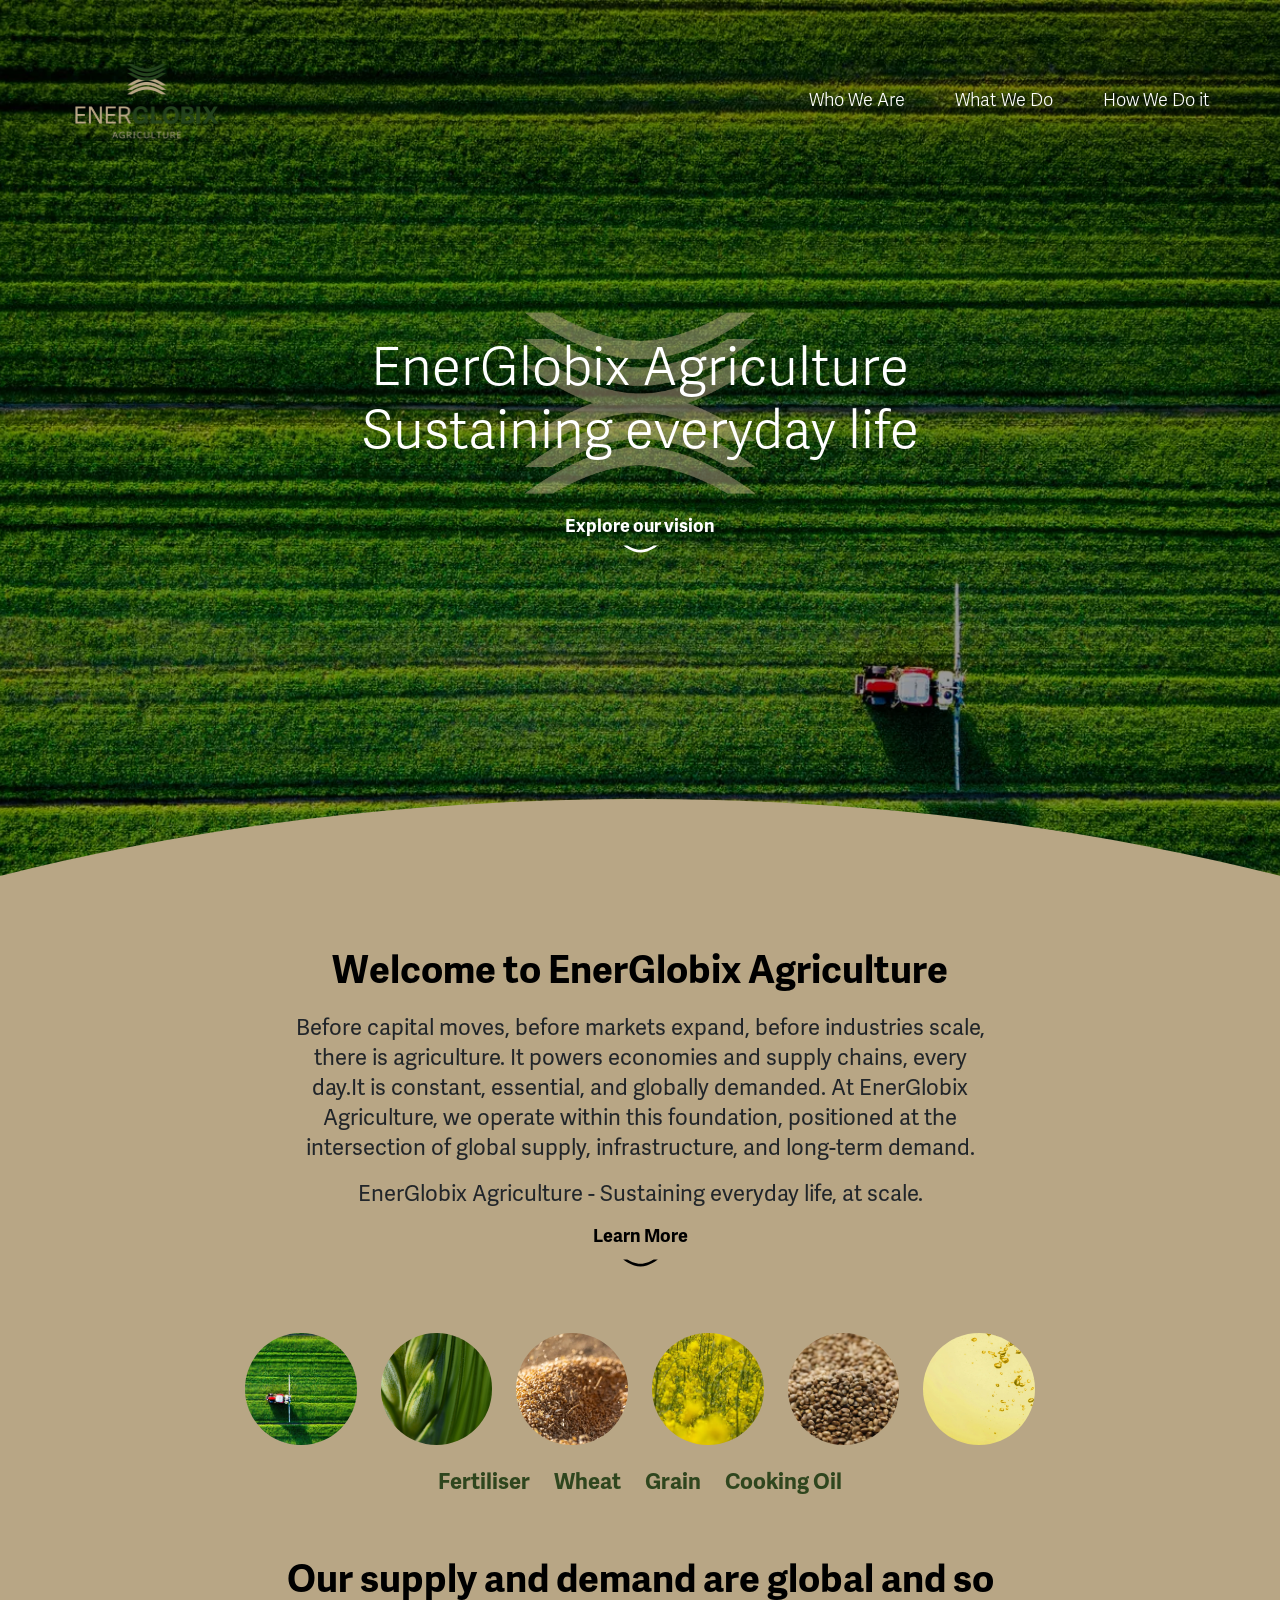
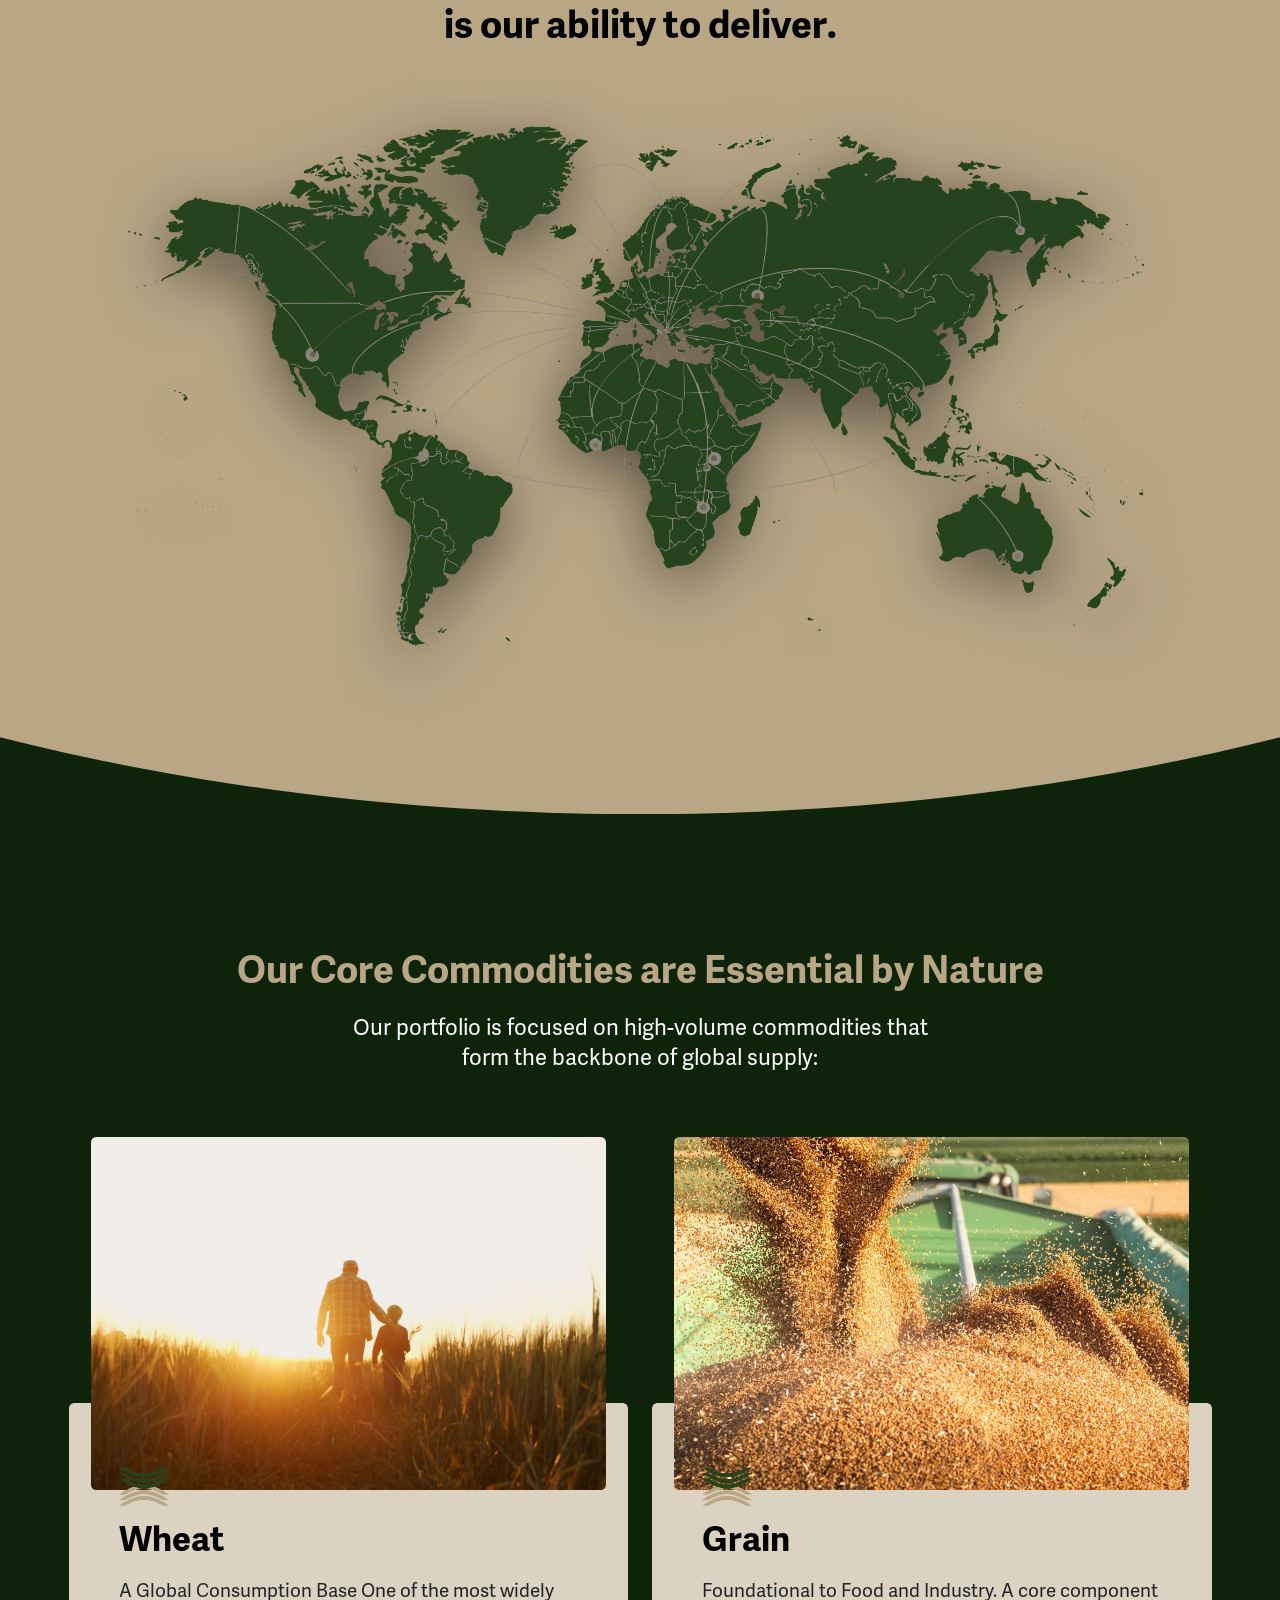
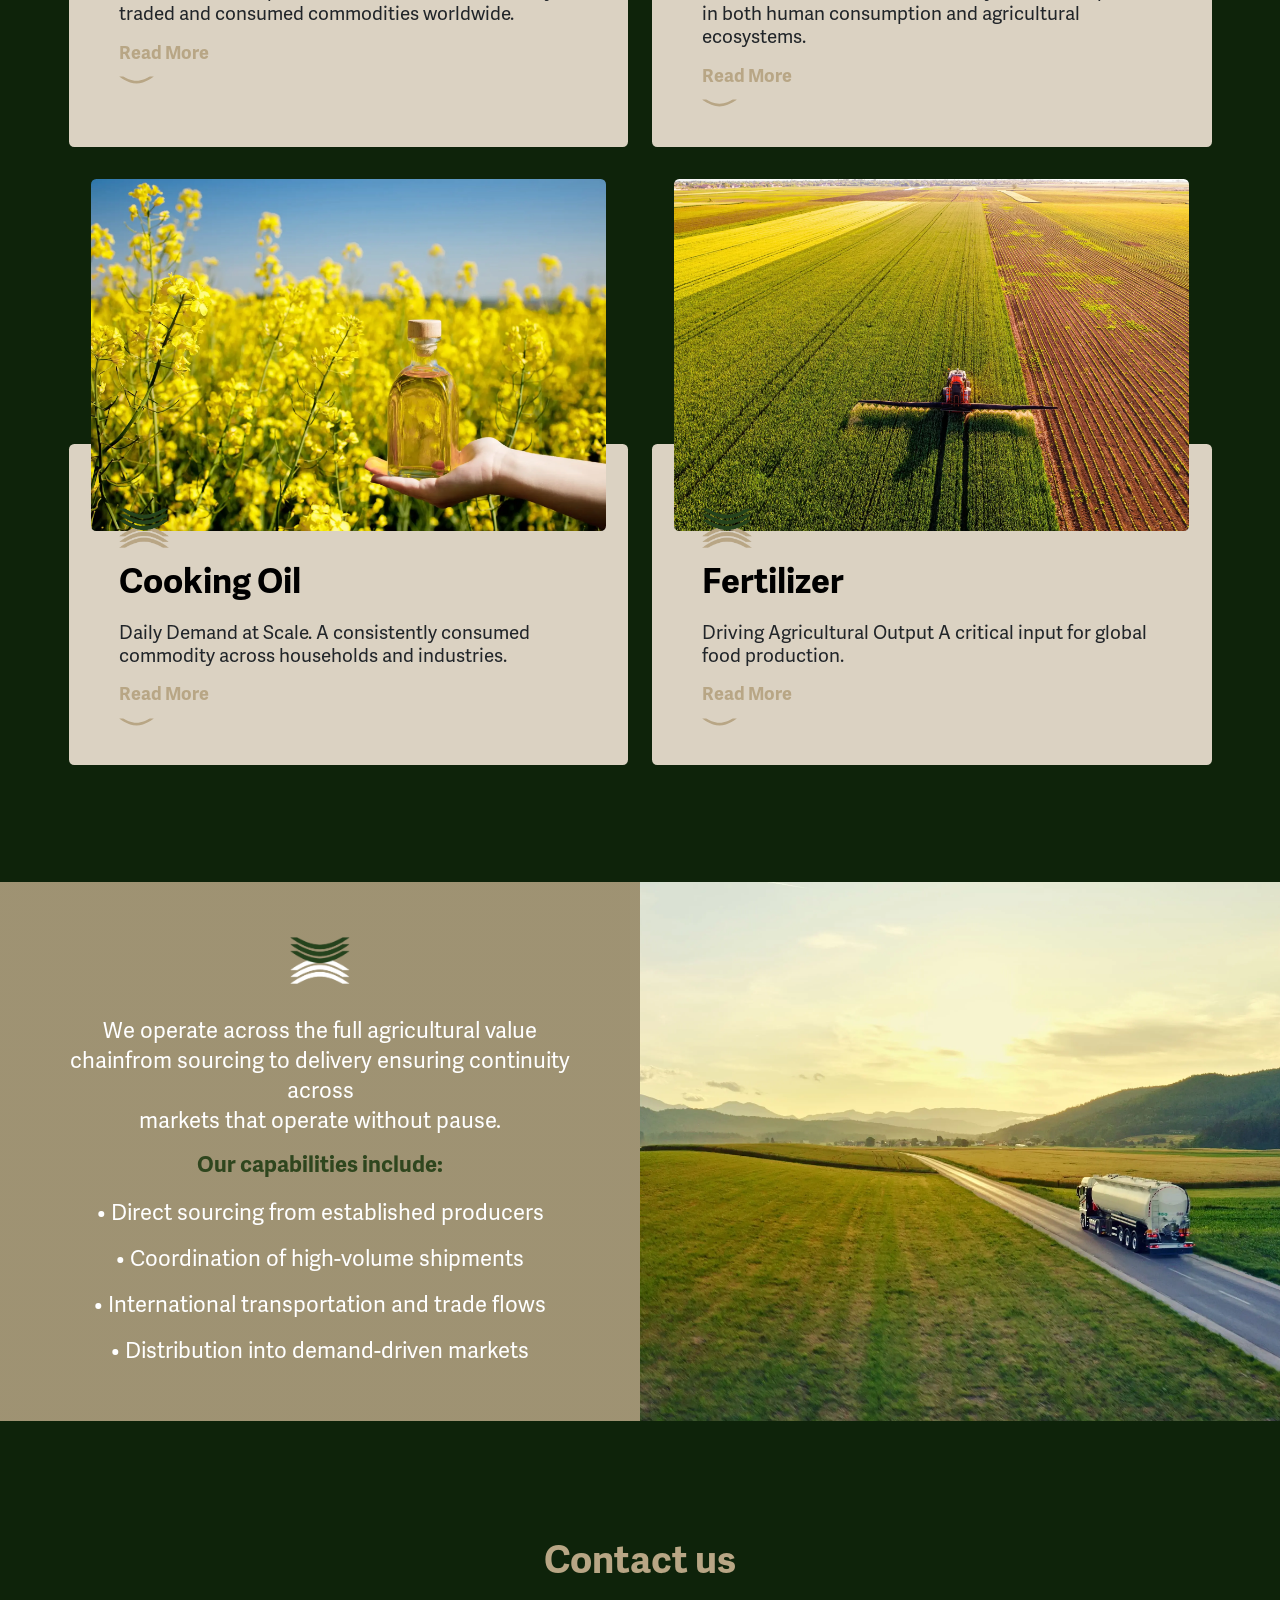
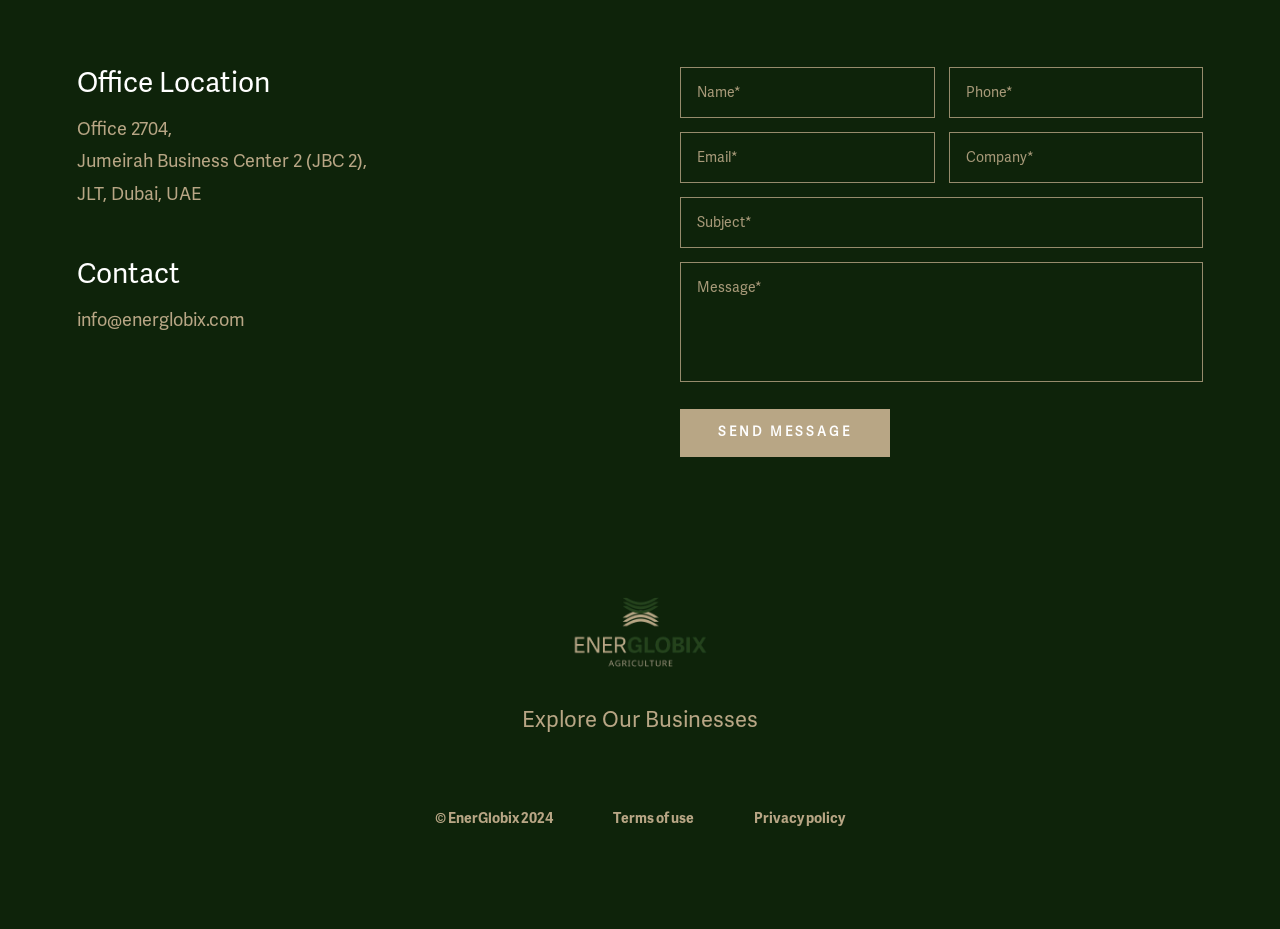
==== index.html @ ef3e8cbc "before adding the svg optimization" ====
<!DOCTYPE html>
<html lang="en">
  <head>
    <meta charset="UTF-8" />
    <meta name="viewport" content="width=device-width, initial-scale=1.0" />
    <title>EnerGlobix :: Home</title>

    <!-- Bootstrap -->
    <link
      href="https://cdn.jsdelivr.net/npm/bootstrap@5.3.3/dist/css/bootstrap.min.css"
      rel="stylesheet"
      integrity="sha384-QWTKZyjpPEjISv5WaRU9OFeRpok6YctnYmDr5pNlyT2bRjXh0JMhjY6hW+ALEwIH"
      crossorigin="anonymous"
    />

    <!-- Fontawesome -->
    <link
      rel="stylesheet"
      href="https://cdnjs.cloudflare.com/ajax/libs/font-awesome/6.0.0-beta3/css/all.min.css"
    />

    <!-- CSS -->
    <link rel="stylesheet" href="style/local.css" />
  </head>

  <body>
    <!-- Loader -->
    <div id="loader" style="height: 100vh;">
      <div class="d-flex justify-content-center align-items-center h-100">
        <div class="spinner-border" role="status">
          <span class="sr-only"></span>
        </div>
      </div>
    </div>

    <div id="main-content" style="display: none;">
      <div class="navbar-container">
        <div class="energlobix__navbar">
          <a href="index.html">
            <img src="assets/Links/logo.png" alt="" class="logo" />
          </a>
          <button
            class="nav-toggle"
            onclick="toggleMobileMenu()"
            aria-label="Toggle navigation"
          >
            &#9776;
          </button>

          <div class="navlinks">
            <ul>
              <a href="who-we-are.html"><li>Who We Are</li></a>
              <a href="what-we-do.html"><li>What We Do</li></a>
              <a href="how-we-do-it.html"><li>How We Do it</li></a>
            </ul>
          </div>

          <div class="navlinks-mobile">
            <ul>
              <li>
                <a href="who-we-are.html" style="text-decoration: none;">
                  <div class="link-header text-white">
                    Who We Are
                  </div>
                </a>
              </li>
              <li>
                <a href="what-we-do.html" style="text-decoration: none;">
                  <div class="link-header text-white">
                    What We Do
                  </div>
                </a>
              </li>
              <li>
                <a href="how-we-do-it.html" style="text-decoration: none;">
                  <div class="link-header text-white">
                    How We Do it
                  </div>
                </a>
              </li>
            </ul>
          </div>
        </div>
      </div>

      <div class="hero-slider-section">
        <div
          class="slide active"
          style="
            background-image: url('assets/Links/compressed-img/agri-hero.webp');
            background-size: cover;
            background-repeat: no-repeat;
            background-position: bottom;
          "
        >
          <div
            style="
              position: absolute;
              top: 0;
              left: 0;
              width: 100%;
              height: 100%;
              background-color: rgba(0, 0, 0, 0.4);
              z-index: 1;
            "
          ></div>
          <div
            class="hero-content-wrapper"
            style="position: relative; z-index: 2;"
          >
            <div class="hero-mid-section">
              <img
                class="single-logo-transparent"
                src="assets/Links/single-logo-transparent.png"
                alt=""
              />
              <div class="hero-mid-section-content">
                <div class="hero-title font-adelle-sans-light">
                  EnerGlobix Agriculture
                </div>
                <div class="hero-title font-adelle-sans-light">
                  Sustaining everyday life
                </div>
              </div>
            </div>

            <div class="hero-lower-section">
              <div class="">
                <a class="energlobix__links" href="#about-us">
                  <div class="energlobix__links">Explore our vision</div>
                  <img src="assets/Links/arrow.svg" alt="" />
                </a>
              </div>
            </div>
          </div>
        </div>
      </div>

      <!-- About Section -->
      <div class="about-section" style="background-position: top;">
        <div id="about-us" class="oval-container">
          <div
            class="energlobix__title font-adelle-sans-bold text-center text-black"
          >
            Welcome to EnerGlobix Agriculture
          </div>

          <div
            class="container energlobix__text font-adelle-sans-regular mt-3 text-center text-[--black-color]"
          >
            Before capital moves, before markets expand, before industries
            scale,

            <br class="hide-on-mobile" />
            there is agriculture. It powers economies and supply chains, every

            <br class="hide-on-mobile" />
            day.It is constant, essential, and globally demanded. At EnerGlobix
            <br class="hide-on-mobile" />
            Agriculture, we operate within this foundation, positioned at the
            <br class="hide-on-mobile" />
            intersection of global supply, infrastructure, and long-term demand.
          </div>

          <div
            class="container energlobix__text font-adelle-sans-regular mt-3 text-center text-[--black-color]"
          >
            EnerGlobix Agriculture - Sustaining everyday life, at scale.
          </div>

          <div class="mt-3">
            <a
              class="energlobix__links font-adelle-sans-bold text-black"
              href="whoweare.html"
              >Learn More</a
            >
          </div>

          <a href="whoweare.html"
            ><img class="mt-1" src="assets/Links/arrow-black.svg" alt=""
          /></a>

          <div class="container mt-5" style="margin-top: 3.8rem !important;">
            <div
              class="d-flex justify-content-center align-items-center flex-wrap gap-2 gap-md-3 gap-lg-4"
            >
              <div class="circle-placeholder circle-1"></div>
              <div class="circle-placeholder circle-2"></div>
              <div class="circle-placeholder circle-3"></div>
              <div class="circle-placeholder circle-4"></div>
              <div class="circle-placeholder circle-5"></div>
              <div class="circle-placeholder circle-6"></div>
            </div>

            <div
              class="container energlobix__text font-adelle-sans-bold text-center text-light-green d-flex justify-content-center flex-wrap gap-3 gap-md-4 mt-4"
            >
              <span>Fertiliser</span>
              <span>Wheat</span>
              <span>Grain</span>
              <span>Cooking Oil</span>
            </div>

            <div
              class="energlobix__title font-adelle-sans-bold text-center text-black my-5"
              style="margin-top: 3.8rem !important; margin-bottom: 3.8rem !important;"
            >
              Our supply and demand are global and so
              <br class="hide-on-mobile" />
              is our ability to deliver.
            </div>

            <div class="map-container-align mx-auto" style="max-width: 1150px !important; width: 92% !important;">
              <img  
                class="w-100 img-fluid"
                src="assets/Links/compressed-img/Agriculture Map.png"
                alt=""
                style="filter: drop-shadow(0px 15px 30px rgba(0, 0, 0, 0.5));"
              />
            </div>
          </div>
        </div>
      </div>

      <!-- How we do it Section -->
      <div class="green-section">
        <div id="commodities" class="commodities-section">
          <div
            class="energlobix__title font-adelle-sans-bold text-center text-gold"
          >
            Our Core Commodities are Essential by Nature
          </div>

          <div
            class="container energlobix__text font-adelle-sans-regular mt-3 text-center text-white"
          >
            Our portfolio is focused on high-volume commodities that
            <br class="hide-on-mobile" />
            form the backbone of global supply:
          </div>

          <div class="row mt-5">
            <div
              id="Purpose-and-Values"
              class="col-lg-6 col-md-6 col-sm-12 mt-3"
            >
              <div class="about-us-card">
                <div class="card-image-container text-center">
                  <img
                    class="card-image-2"
                    src="assets/Links/compressed-img/agri-card-1.webp"
                    alt=""
                  />
                </div>
                <div class="card-content-2 bg-card-gold">
                  <div class="w-100 inner-pad">
                    <div class="divider-logo-container">
                    <img
                      class="divider-logo"
                      src="assets/Links/logo-mini-agri.png"
                      alt=""
                    />
                  </div>
                  <div
                    class="energlobix__card-title font-adelle-sans-bold text-black mt-3"
                  >
                    Wheat
                  </div>
                  <div
                    class="energlobix__card-text font-adelle-sans-regular text-[--black-color] mt-3"
                  >
                    A Global Consumption Base One of the most widely traded and
                    consumed commodities worldwide.
                  </div>
                  <div class="mt-3">
                    <a
                      class="energlobix__links font-adelle-sans-bold text-gold"
                      href="whatwedo.html#TC1-Aviation-Fuel"
                      >Read More</a
                    >
                  </div>
                  <img
                    src="assets/Links/arrow-gold.svg"
                    class="read-more-arrow2 mt-1"
                  />
                  </div>
                </div>
              </div>
            </div>

            <div
              id="Vision-and-Mission"
              class="col-lg-6 col-md-6 col-sm-12 mt-3"
            >
              <div class="about-us-card">
                <div class="card-image-container text-center">
                  <img
                    class="card-image-2"
                    src="assets/Links/compressed-img/agri-card-2.webp"
                    alt=""
                  />
                </div>
                <div class="card-content-2 bg-card-gold">
                  <div class="w-100 inner-pad">
                    <div class="divider-logo-container">
                      <img
                        class="divider-logo"
                        src="assets/Links/logo-mini-agri.png"
                        alt=""
                      />
                    </div>
                    <div
                      class="energlobix__card-title font-adelle-sans-bold text-black mt-3"
                    >
                      Grain
                    </div>
                    <div
                      class="energlobix__card-text font-adelle-sans-regular text-[--black-color] mt-3"
                    >
                      Foundational to Food and Industry. A core component in both
                      human consumption and agricultural ecosystems.
                    </div>
                    <div class="mt-3">
                      <a
                        class="energlobix__links font-adelle-sans-bold text-gold"
                        href="whatwedo.html#TC1-Aviation-Fuel"
                        >Read More</a
                      >
                    </div>
                    <img
                      src="assets/Links/arrow-gold.svg"
                      class="read-more-arrow2 mt-1"
                    />
                  </div>
                </div>
              </div>
            </div>
          </div>

          <div class="row mt-3">
            <div
              id="Purpose-and-Values"
              class="col-lg-6 col-md-6 col-sm-12 mt-3"
            >
              <div class="about-us-card">
                <div class="card-image-container text-center">
                  <img
                    class="card-image-2"
                    src="assets/Links/compressed-img/agri-card-3.webp"
                    alt=""
                  />
                </div>
                <div class="card-content-2 bg-card-gold">
                  <div class="w-100 inner-pad">
                    <div class="divider-logo-container">
                      <img
                        class="divider-logo"
                        src="assets/Links/logo-mini-agri.png"
                        alt=""
                      />
                    </div>
                    <div
                      class="energlobix__card-title font-adelle-sans-bold text-black mt-3"
                    >
                      Cooking Oil
                    </div>
                    <div
                      class="energlobix__card-text font-adelle-sans-regular text-[--black-color] mt-3"
                    >
                      Daily Demand at Scale. A consistently consumed commodity
                      across households and industries.
                    </div>
                    <div class="mt-3">
                      <a
                        class="energlobix__links font-adelle-sans-bold text-gold"
                        href="whatwedo.html#TC1-Aviation-Fuel"
                        >Read More</a
                      >
                    </div>
                    <img
                      src="assets/Links/arrow-gold.svg"
                      class="read-more-arrow2 mt-1"
                    />
                  </div>
                </div>
              </div>
            </div>

            <div
              id="Vision-and-Mission"
              class="col-lg-6 col-md-6 col-sm-12 mt-3"
            >
              <div class="about-us-card">
                <div class="card-image-container text-center">
                  <img
                    class="card-image-2"
                    src="assets/Links/compressed-img/agri-card-4.webp"
                    alt=""
                  />
                </div>
                <div class="card-content-2 bg-card-gold">
                  <div class="w-100 inner-pad">
                    <div class="divider-logo-container">
                      <img
                        class="divider-logo"
                        src="assets/Links/logo-mini-agri.png"
                        alt=""
                      />
                    </div>
                    <div
                      class="energlobix__card-title font-adelle-sans-bold text-black mt-3"
                    >
                      Fertilizer
                    </div>
                    <div
                      class="energlobix__card-text font-adelle-sans-regular text-[--black-color] mt-3"
                    >
                      Driving Agricultural Output A critical input for global food
                      production.
                    </div>
                    <div class="mt-3">
                      <a
                        class="energlobix__links font-adelle-sans-bold text-gold"
                        href="whatwedo.html#TC1-Aviation-Fuel"
                        >Read More</a
                      >
                    </div>
                    <img
                      src="assets/Links/arrow-gold.svg"
                      class="read-more-arrow2 mt-1"
                    />
                  </div>
                </div>
              </div>
            </div>
          </div>
        </div>

        <div class="row mt-5">
          <!-- Row 1 -->

          <div
            id="Employees"
            class="col-lg-6 col-sm-12 insights-box"
            style="
              background: linear-gradient(
                  rgba(184, 166, 133, 0.85),
                  rgba(184, 166, 133, 0.85)
                ),
                url('assets/Links/compressed-img/split-right-cropped.png');
              background-size: cover;
              background-position: top;
              background-repeat: no-repeat;
            "
          >
            <div class="text-center mb-3">
              <img
                src="assets/Links/logo-mini-agri2.png"
                alt=""
                class="default-logo-size"
              />
            </div>

            <div
              class="energlobix__text font-adelle-sans-regular text-white text-center mt-3"
            >
              We operate across the full agricultural value
              <br class="hide-on-mobile" />
              chainfrom sourcing to delivery ensuring continuity across
              <br class="hide-on-mobile" />
              markets that operate without pause.
            </div>

            <div
              class="energlobix__text font-adelle-sans-bold text-light-green text-center mt-3"
            >
              Our capabilities include:
            </div>
            <ul
              class="energlobix__text font-adelle-sans-regular text-white mt-3 list-unstyled"
              style="
                text-align: center;
                padding-left: 0;
                list-style: none !important;
                margin-bottom: 0 !important;
              "
            >
              <li class="mb-3">• Direct sourcing from established producers</li>
              <li class="mb-3">• Coordination of high-volume shipments</li>
              <li class="mb-3">
                • International transportation and trade flows
              </li>

              <li>
                • Distribution into demand-driven markets
              </li>
            </ul>
          </div>

          <div
            class="col-lg-6 col-sm-12 insights-box d-none d-lg-block d-xl-block"
            style="
              background-image: url('assets/Links/compressed-img/agri-right-img\ 1.png');
              background-size: cover;
            "
          ></div>

          <div
            class="col-lg-6 col-sm-12 insights-box d-block d-lg-none"
            style="
              background-image: url('assets/Links/compressed-img/agri-right-img\ 1.png');
              background-size: cover;
            "
          ></div>
        </div>
      </div>

      <section
        id="section-contact"
        class="bg-dark-green"
        style="padding-top: 120px; padding-bottom: 100px; min-height: 100vh;"
      >
        <div class="container contact-container">
          <!-- Heading -->
          <h1
            class="energlobix__title font-adelle-sans-bold text-center text-gold"
            style="font-weight: bold;"
          >
            Contact us
          </h1>

          <!-- Main Row -->
          <div class="contact-layout">
            <!-- LEFT -->
            <div class="contact-info">
              <div class="mb-5">
                <h2 class="contact-side-title">
                  Office Location
                </h2>

                <p class="contact-side-text">
                  Office 2704,<br />
                  Jumeirah Business Center 2 (JBC 2),<br />
                  JLT, Dubai, UAE
                </p>
              </div>

              <div>
                <h2 class="contact-side-title">
                  Contact
                </h2>

                <p class="contact-side-text">
                  info@energlobix.com
                </p>
              </div>
            </div>

            <!-- RIGHT -->
            <div class="contact-form-wrapper">
              <div class="form-grid">
                <input type="text" placeholder="Name*" class="custom-input" />

                <input type="text" placeholder="Phone*" class="custom-input" />

                <input type="email" placeholder="Email*" class="custom-input" />

                <input
                  type="text"
                  placeholder="Company*"
                  class="custom-input"
                />
              </div>

              <input
                type="text"
                placeholder="Subject*"
                class="custom-input subject-input"
              />

              <textarea
                placeholder="Message*"
                class="custom-input custom-textarea"
              ></textarea>

              <button type="submit" class="contact-btn">
                SEND MESSAGE
              </button>
            </div>
          </div>

          <!-- Footer -->
          <div class="contact-footer">
            <img src="./assets/Links/logo.png" class="footer-logo" alt="" />

            <h3 class="footer-subtitle">
              Explore Our Businesses
            </h3>

            <div class="footer-links-wrapper">
              <h4 class="footer-link-text">
                © EnerGlobix 2024
              </h4>

              <h4 class="footer-link-text footer-link-hover">
                Terms of use
              </h4>

              <h4 class="footer-link-text footer-link-hover">
                Privacy policy
              </h4>
            </div>
          </div>
        </div>
      </section>
    </div>

    <button id="backToTopBtn"><i class="fas fa-arrow-up"></i></button>

    <!-- Boostrap JS -->
    <script
      src="https://cdn.jsdelivr.net/npm/bootstrap@5.3.3/dist/js/bootstrap.bundle.min.js"
      integrity="sha384-YvpcrYf0tY3lHB60NNkmXc5s9fDVZLESaAA55NDzOxhy9GkcIdslK1eN7N6jIeHz"
      crossorigin="anonymous"
    ></script>

    <!-- Javascript -->
    <script src="assets/js/script.js"></script>

    <script>
      // Wait until the entire page is loaded
      window.addEventListener("load", function () {
        // Hide the loader
        document.getElementById("loader").style.display = "none";
        // Show the main content
        document.getElementById("main-content").style.display = "block";
        // Show message in console
        console.log("Content is loaded");
      });

      // Accordion Functionality
      function toggleAccordion(item) {
        const content = item.querySelector(".approach-accordion-body");
        const isOpen = item.getAttribute("data-open") === "true";

        // Close other items
        document
          .querySelectorAll(".approach-accordion-item")
          .forEach((other) => {
            if (other !== item) {
              other.setAttribute("data-open", "false");
              const otherBody = other.querySelector(".approach-accordion-body");
              if (otherBody) {
                otherBody.style.maxHeight = "0";
                otherBody.style.opacity = "0";
              }
              const otherIcon = other.querySelector(".approach-accordion-icon");
              if (otherIcon) {
                otherIcon.style.transform = "rotate(0deg)";
              }
            }
          });

        const icon = item.querySelector(".approach-accordion-icon");
        if (isOpen) {
          item.setAttribute("data-open", "false");
          if (content) {
            content.style.maxHeight = "0";
            content.style.opacity = "0";
          }
          if (icon) {
            icon.style.transform = "rotate(0deg)";
          }
        } else {
          item.setAttribute("data-open", "true");
          if (content) {
            content.style.maxHeight = content.scrollHeight + "px";
            content.style.opacity = "1";
          }
          if (icon) {
            icon.style.transform = "rotate(90deg)";
          }
        }
      }

      // Mobile Menu Toggle
      function toggleMobileMenu() {
        const menu = document.querySelector(".navlinks-mobile");
        menu.classList.toggle("active");
      }

      // Dynamic padding logic for accordion div
      document.addEventListener("DOMContentLoaded", () => {
        const approachAccordion = document.getElementById("approach-accordion");
        const sectionApproachInner = document.getElementById(
          "section-approach-inner"
        );
        const sectionSignature = document.getElementById("section-signature");

        if (approachAccordion && sectionApproachInner && sectionSignature) {
          const adjustOverlapPadding = () => {
            const isMobile = window.innerWidth < 1024;
            const gap = 112; // 28 in tailwind unit
            const topOffset = isMobile ? 100 : 140; // matches -mt-[100px] and -mt-[140px]

            // We don't add halfHeight because the accordion is not absolute
            sectionApproachInner.style.paddingBottom = `${gap}px`;
            sectionSignature.style.paddingTop = `${topOffset + gap}px`;
          };

          const resizeObserver = new ResizeObserver(() => {
            adjustOverlapPadding();
          });

          resizeObserver.observe(approachAccordion);
          window.addEventListener("resize", adjustOverlapPadding);

          // Initial calculation
          setTimeout(adjustOverlapPadding, 100);
        }
      });
    </script>
  </body>
</html>
---- style/local.css ----
@font-face {
  font-family: "MinionPro-Regular";
  src: url("../fonts/MinionPro-Regular.otf");
  /* IE9 Compat Modes */
  font-weight: normal;
  font-style: normal;
}

@font-face {
  font-family: "Adelle-Sans-Bold";
  src: url("../assets/fonts/Adelle-Sans-Bold.otf");
  /* IE9 Compat Modes */
  font-weight: normal;
  font-style: normal;
}

@font-face {
  font-family: "Adelle-Sans-Light";
  src: url("../assets/fonts/Adelle-Sans-Light.otf");
  /* IE9 Compat Modes */
  font-weight: normal;
  font-style: normal;
}

@font-face {
  font-family: "Adelle-Sans-Regular";
  src: url("../assets/fonts/fonnts.com-Adelle_Sans_ARA_Regular.otf");
  /* IE9 Compat Modes */
  font-weight: 400;
  font-style: normal;
}

.font-minion-pro {
  font-family: "MinionPro-Regular", serif !important;
}

.font-adelle-sans-bold {
  font-family: "Adelle-Sans-Bold", sans-serif !important;
}

.font-adelle-sans-light {
  font-family: "Adelle-Sans-Light", sans-serif !important;
}

.font-adelle-sans-regular {
  font-family: "Adelle-Sans-Regular", sans-serif !important;
}

:root {
  --color-gold-card: #dbd2c2;
  --gold-color: rgb(184, 166, 133);
  --black-color: rgb(3, 12, 21);
  --dark-blue-color: rgb(25, 45, 80);
  --dark-blue-color-2: rgb(20, 39, 62);
  --light-blue-color: rgb(113, 152, 188);
  --dark-green-color: #0e230a;
  --light-green-color: rgb(47, 70, 30);
  --color-orange: #e38b1a;
}

.bg-card-gold {
  background-color: var(--color-gold-card) !important;
}

.bg-light-green {
  background-color: var(--light-green-color);
}

.bg-dark-green {
  background-color: var(--dark-green-color);
}

.bg-dark-blue {
  background-color: var(--dark-blue-color);
}

.bg-dark-blue-2 {
  background-color: var(--dark-blue-color-2);
}

.bg-light-blue {
  background-color: var(--light-blue-color);
}

.bg-gold-color {
  background-color: var(--gold-color);
}

@media (max-width: 576px) {
  .hide-on-mobile {
    display: none;
  }

  .container {
    padding-left: 35px;
    padding-right: 35px;
  }
}

a:link {
  text-decoration: none;
}

a:visited {
  text-decoration: none;
}

a:hover {
  text-decoration: none;
}

a:active {
  text-decoration: none;
}

.row {
  margin-left: 0 !important;
  margin-right: 0 !important;
}

.hero-and-about {
  height: max-content;
}

/* Type Faces */
/* Base styles */
.energlobix__title {
  font-family: "Adelle-Sans-Bold", sans-serif;
  font-size: 38px;
  line-height: 46px;
}

/* .energlobix__text {
    font-family: 'Adelle-Sans-Light', sans-serif;
    font-size: 28px;
    line-height: 36px;
} */

.energlobix__text {
  /* font-family: 'Adelle-Sans-Light', sans-serif; */
  font-family: "Adelle-Sans-Regular", sans-serif;
  font-size: 22px;
  line-height: 30px;
}

.energlobix__text_2 {
  /* font-family: 'Adelle-Sans-Light', sans-serif; */
  font-family: "Adelle-Sans-Regular", sans-serif;
  font-size: 22px;
  line-height: 32px;
}

.energlobix__text__reduce_by_1 {
  font-family: "Adelle-Sans-Light", sans-serif;
  font-size: 27px !important;
  line-height: 35px !important;
}

.energlobix__text__reduce_by_2 {
  font-family: "Adelle-Sans-Light", sans-serif;
  font-size: 26px !important;
  line-height: 34px !important;
}

.energlobix__text__subtitle {
  /* font-family: 'Adelle-Sans-Light', sans-serif;
    font-size: 22px;
    line-height: 36px; */

  font-family: "Adelle-Sans-Regular", sans-serif;
  font-size: 22px;
  line-height: 30px;
}

@media (max-width: 576px) {
  .energlobix__text__subtitle {
    font-family: "Adelle-Sans-Regular", sans-serif;
    font-size: 22px;
    line-height: 36px;

    /* font-family: 'Adelle-Sans-Regular', sans-serif;
        font-size: 26px;
        line-height: 34px; */
  }
}

.energlobix__point {
  font-family: "Adelle-Sans-Light", sans-serif;
  font-size: 17px;
  line-height: 20.6px;
}

.energlobix__links {
  font-family: "Adelle-Sans-Bold", sans-serif;
  font-size: 18px !important;
  line-height: 21.6px !important;
  text-decoration: none;
}

.read-more-arrow2 {
  width: 35px;
}

.energlobix__card-title {
  font-family: "Adelle-Sans-Bold", sans-serif;
  font-size: 34.575px;
  line-height: 41.89px;
}

.energlobix__card-title-2 {
  font-family: "Adelle-Sans-Bold", sans-serif;
  font-size: 27px;
  line-height: 32.4px;
}

.energlobix__card-text {
  font-family: "Adelle-Sans-Regular", sans-serif;
  font-size: 18.81px;
  line-height: 22.81px;
}

/* Styles for iPads (75% of the original size) */
@media (max-width: 1024px) {
  .energlobix__title {
    font-size: calc(38px * 0.75);
    line-height: calc(46px * 0.75);
  }

  .energlobix__text {
    font-size: calc(28px * 0.75);
    line-height: calc(36px * 0.75);
  }

  .energlobix__text_2 {
    font-size: calc(22px * 1);
    line-height: calc(32px * 1);
  }

  .energlobix__links {
    font-size: calc(18px * 0.75) !important;
    line-height: calc(21.6px * 0.75) !important;
  }

  .energlobix__card-title {
    font-size: calc(34.575px * 0.75);
    line-height: calc(41.89px * 0.75);
  }

  .energlobix__card-text {
    font-size: calc(28px * 0.75);
    line-height: calc(36px * 0.75);
  }
}

/* Styles for mobiles (50% of the original size) */
@media (max-width: 576px) {
  .energlobix__title {
    /* font-size: calc(38px * 0.60);
        line-height: calc(46px * 0.60); */

    font-size: calc(34.575px * 0.75);
    line-height: calc(41.89px * 0.75);
  }

  .energlobix__text {
    font-size: calc(28px * 0.6);
    line-height: calc(36px * 0.6);
  }

  .energlobix__text_2 {
    font-size: calc(22px * 0.75);
    line-height: calc(32px * 0.75);
  }

  .energlobix__links {
    font-size: calc(18px * 0.75);
    line-height: calc(21.6px * 0.75);
  }

  .energlobix__card-title {
    font-size: calc(34.575px * 0.75);
    line-height: calc(41.89px * 0.75);
  }

  .energlobix__card-text {
    font-size: calc(28px * 0.6);
    line-height: calc(36px * 0.6);
  }
}

/* 3 Text colors */
.text-gold {
  color: var(--gold-color);
}

.text-light-green {
  color: var(--light-green-color);
}

.text-dark-green {
  color: var(--dark-green-color);
}

.text-orange {
  color: var(--color-orange);
}

.text-blue {
  color: var(--dark-blue-color);
}

.text-light-blue {
  color: var(--light-blue-color);
}

html {
  scroll-behavior: smooth;
}

body {
  font-family: "MinionPro-Regular", sans-serif;
  margin: 0;
}

.color-test {
  color: var(--gold-color);
}

@media (min-width: 576px) {
  .navbar-container {
    max-width: 540px;
    width: 100%;
    margin: 0 auto;
    padding: 0 15px;
    position: relative;
    display: flex;
    justify-content: center;
  }
}

@media (min-width: 768px) {
  .navbar-container {
    max-width: 720px;
    width: 100%;
    margin: 0 auto;
    position: relative;
    display: flex;
    justify-content: center;
  }

  .curve-overlay {
    width: 250% !important;
  }
}

@media (min-width: 992px) {
  .navbar-container {
    max-width: 960px;
    width: 100%;
    margin: 0 auto;
    position: relative;
    display: flex;
    justify-content: center;
  }
}

@media (min-width: 1200px) {
  .navbar-container {
    max-width: 1140px;
    width: 100%;
    margin: 0 auto;
    position: relative;
    display: flex;
    justify-content: center;
  }
}

@media (min-width: 1400px) {
  .navbar-container {
    background: #000 !important;
    max-width: 1120px;
    width: 100%;
    margin: 0 auto;
    padding: 0 15px;
    position: relative;
    display: flex;
    justify-content: center;
    /* Center the content horizontally */
  }
}

@media (min-width: 1441px) {
  .navbar-container {
    max-width: 1320px;
    width: 100%;
  }
}

/* Base styles for the navbar */
.energlobix__navbar {
  height: 202.937px;
  display: flex;
  justify-content: space-between;
  align-items: center;
  align-items: center;
  padding: 1rem 0;
  width: 100%;
  max-width: 1320px;
  position: absolute;
  top: 0;
  left: 0;
  right: 0;
  z-index: 999;
}

.energlobix__navbar .logo {
  max-height: 76.058px;
  /* Adjust as needed */
}

.navlinks {
  display: flex;
  align-items: center;
}

.energlobix__navbar ul {
  list-style: none;
  display: flex;
  margin: 0;
  padding: 0;
  gap: 50px;
  font-family: "Adelle-Sans-Light", sans-serif;
  font-weight: 400;
  font-size: 18px;
  line-height: 21.8px;
}

.energlobix__navbar ul li {
  cursor: pointer;
  /* color: var(--gold-color); */
  /* color: rgb(184, 166, 133, 0.95); */
  color: white;
  text-decoration: none;
}

.energlobix__navbar .navlinks ul li.active {
  color: white;
  border-bottom: 0.5px solid #fff;
  padding-bottom: 3px;
}

.energlobix__navbar ul li:hover {
  color: #fff;
}

.navlinks-mobile {
  display: flex;
  align-items: center;
}

.navlinks-mobile {
  display: none;
}

.energlobix__navbar .navlinks-mobile ul {
  list-style: none;
  display: flex;
  margin: 0;
  padding: 0;
  gap: 10px;
  font-family: "Adelle-Sans-Light", sans-serif;
  font-weight: 400;
  font-size: 18px;
  line-height: 21.8px;
}

.energlobix__navbar .navlinks-mobile ul li {
  cursor: pointer;
  /* color: var(--gold-color); */
  /* color: rgb(184, 166, 133, 0.95); */
  color: white;
  text-decoration: none;
}

.energlobix__navbar .navlinks-mobile ul li ul {
  max-height: 0;
  overflow: hidden;
  transition: max-height 0.5s ease-out, opacity 0.5s ease-out;
  opacity: 0;
  visibility: hidden;
}

.energlobix__navbar .navlinks-mobile ul li ul.show {
  max-height: 500px; /* Adjust this value based on the height of your submenu */
  opacity: 1;
  visibility: visible;
}

.link-header {
  cursor: pointer;
}

.energlobix__navbar .navlinks-mobile .link-header {
  font-size: 26px;
  font-family: "Adelle-Sans-Regular", sans-serif;
  margin-top: 10px;
  margin-bottom: 10px;
}

.energlobix__navbar .navlinks-mobile .link-header img {
  height: 20px;
  padding-bottom: 5px;
  margin-left: 5px;
}

.energlobix__navbar .navlinks-mobile ul li.active {
  color: white;
  /* border-bottom: 0.5px solid #fff; */
  padding-bottom: 3px;
}

.energlobix__navbar .navlinks-mobile ul li:hover {
  color: #fff;
}

.nav-toggle {
  display: none;
  background: none;
  border: none;
  font-size: 2rem;
  cursor: pointer;
  color: white;
}

/* Responsive styles for smaller screens */
@media (max-width: 768px) {
  .energlobix__navbar {
    height: auto;
    padding: 1rem 2rem;
  }

  .energlobix__navbar .logo {
    max-height: 57.0435px;
    /* Adjust as needed */
  }

  .nav-toggle {
    display: block;
  }

  .navlinks {
    display: none;
    width: 100%;
  }

  .navlinks.active {
    z-index: 999;
    display: flex;
    flex-direction: column;
    align-items: center;
    position: absolute;
    top: 100%;
    left: 0;
    background-color: #2b2e34;
    /* Adjust as needed */
    padding: 1rem 0;
  }

  .energlobix__navbar ul {
    flex-direction: column;
    width: 100%;
    gap: 0;
  }

  .energlobix__navbar ul li {
    width: 100%;
    text-align: center;
    padding: 0.5rem 0;
    margin: 0;
  }

  /*  */
  .navlinks-mobile {
    display: none;
    width: 100%;
  }

  .navlinks-mobile.active {
    z-index: 999;
    display: flex;
    flex-direction: column;
    align-items: center;
    position: absolute;
    top: 100%;
    left: 0;
    /* background-color: #2b2e34; */
    background-color: var(--light-green-color);
    /* Adjust as needed */
    padding: 1rem 0;
    border: none;
  }

  .energlobix__navbar .navlinks-mobile ul {
    flex-direction: column;
    width: 100%;
    gap: 0;
  }

  .energlobix__navbar .navlinks-mobile ul li {
    width: 100%;
    text-align: center;
    padding: 0.5rem 0;
    margin: 0;
  }
}

/* Optional: additional styles for very small screens */
@media (max-width: 576px) {
  .energlobix__navbar {
    padding: 2rem 2rem;
  }

  .curve-overlay {
    width: 400% !important;
  }

  .energlobix__navbar .navlinks-mobile ul li {
    padding: 5px 0;
    color: var(--gold-color);
  }
}

.hero-slider-section {
  position: relative;
  width: 100%;
  min-height: 1134px;
  overflow: hidden;
  z-index: 1;
}

.slide {
  position: absolute;
  /* padding-top: 202.937px; */
  height: 100%;
  top: 0;
  left: 0;
  width: 100%;
  background-size: cover;
  background-position: center;
  opacity: 0;
  transition: opacity 1s ease-in-out;
}

.video-bg {
  position: absolute;
  top: 50%;
  left: 50%;
  min-height: 100%;
  min-width: 100%;
  transform: translate(-50%, -50%);
  z-index: -10;
}

@media (max-width: 576px) {
  .slide {
    background-size: 380% auto;
    background-repeat: no-repeat;
    background-position: top;
  }

  .video-bg {
    width: auto;
    height: 100%;
    z-index: -10;
    position: absolute;
    top: 0;
    top: 50%;
    left: 50%;
    transform: translate(-50%, -50%);
  }
}

.slide.active {
  opacity: 1;
}

.hero-section {
  background-size: cover;
  background-position: 0px -50px;
  background-repeat: no-repeat;
  min-height: 1134px;
  display: flex;
  flex-direction: column;
  background-attachment: fixed;
}

.fade-in {
  animation: fadeIn 2s ease-in-out;
}

@keyframes fadeIn {
  0% {
    opacity: 0.9;
  }

  100% {
    opacity: 1;
  }
}

.hero-content-wrapper {
  /* position: absolute;
  top: 0;
  left: 0; */
  width: 100%;
  height: 100vh;
  display: flex;
  flex-direction: column;
  justify-content: center;
  align-items: center;
}

.green-map-bg {
  background-image: url("../assets/Links/compressed-img/worldmap-empty-light.png");
  background-size: 150%;
  background-position: 50% 50%;
  background-repeat: no-repeat;
}

.gold-map-bg {
  background-image: url("../assets/Links/compressed-img/worldmap-empty-cream.png");
  background-size: 140%;
  background-position: 50% 50%;
  background-repeat: no-repeat;
}

@media (max-width: 992px) {
  .hero-content-wrapper {
    height: 100svh;
  }
}

.hero-mid-section {
  position: relative;
  display: flex;
  flex-direction: column;
  align-items: center;
  justify-content: center;
  text-align: center;
  color: #fff;
  font-family: "Adelle-Sans-Light", sans-serif;
  width: 100%;
}

@media (max-width: 576px) {
  /* margin-top removed to let flexbox do the centering */
}

.single-logo-transparent {
  position: absolute;
  max-width: 230px;
  top: 50%;
  left: 50%;
  transform: translate(-50%, -50%);
  z-index: 1;
  /* Ensures the image is behind the content */
}

.hero-mid-section-content {
  position: relative;
  z-index: 2;
  padding: 0 2rem;
  width: 100%;
  /* Ensures the content is above the image */
}

.hero-title {
  /* font-size: 54.74px; */
  /* line-height: 65.688px; */
  font-size: 52.74px;
  line-height: 63.688px;
}

.hero-subtitle {
  font-size: 36px;
  line-height: 61px;
}

.hero-lower-section {
  margin-top: 50px;
  /* font-size: 23px; */
  /* line-height: 27.8px; */
  font-size: 15px;
  line-height: 17px;
  display: flex;
  justify-content: center;
}

.explore-link-container {
  /* border: 1px solid var(--gold-color); */
  background-color: var(--gold-color);
  border-radius: 5px;
  padding: 10px 40px;
  padding-bottom: 6px;
}

.explore-link-container img {
  width: 35px;
  /* margin-top: -5px; */
}

.default-logo-size {
  width: 60px;
}

.hero-lower-section,
.hero-lower-section a {
  text-decoration: none;
  font-family: "Adelle-Sans-Bold", sans-serif;
  color: #fff;
  text-align: center;
}

@media (max-width: 576px) {
  .hero-section {
    background-position: center;
  }

  .hero-title {
    font-size: 30px;
    line-height: 1.3;
    /* font-size: 25.37px; */

    /* line-height: 32.844px;
        font-size: 27.37px; */
  }

  .hero-subtitle {
    font-size: 27px;
    line-height: 45.75px;

    /* font-size: 20px;
        line-height: 30.5px; */
  }

  .hero-lower-section {
    /* margin-top: 115px; */
    margin-top: 30px;
    /* font-size: 17.25px;
        line-height: 20.85px; */
    font-size: 15px;
    line-height: 17px;
  }

  .single-logo-transparent {
    max-width: 182.5px;
  }
}

.about-section {
  position: relative;
  overflow: hidden;
  margin-top: -335px;
  /* background: red; */
  background-image: url("../assets/Links/compressed-img/bg-images/circle-index.svg");
  background-size: cover;
  background-position: top center;
  z-index: 2;
  background-repeat: no-repeat;
}

.index-bg {
  background-image: url("../../assets/Links/compressed-img/circle-img-1.webp");
  background-size: cover;
  background-position: 50% 50%;
  background-repeat: no-repeat;
}

.font-bold {
  font-weight: bold;
}

.curve-overlay {
  width: 170%;
  height: 100%;
  border-radius: 100%;
  z-index: 1;
}

.who-we-are-about-section {
  position: relative;
  margin-top: -335px;
  background-image: url("../assets/Links/compressed-img/bg-images/circle-who-new.svg");
  background-size: cover;
  background-position: 50% 50%;
  background-repeat: no-repeat;
  z-index: 2;
}

.bg-who-we-are {
  background-image: url("../assets/Links/compressed-img/agriculture-img/agriculture-img6.webp");
  background-size: cover;
  background-position: 50% 85%;
  background-repeat: no-repeat;
  background-attachment: fixed;
}

.what-we-do-about-section {
  position: relative;
  margin-top: -335px;
  background-image: url("../assets/Links/compressed-img/bg-images/map-what.svg"), url("../assets/Links/compressed-img/bg-images/circle-what.svg");
  background-size: cover, cover;
  background-position: 50% 50%, 50% 50%;
  background-repeat: no-repeat, no-repeat;
  z-index: 2;
}

.how-we-do-it-about-section {
  position: relative;
  margin-top: -335px;
  background-image: url("../assets/Links/compressed-img/bg-images/map-how.svg"), url("../assets/Links/compressed-img/bg-images/circle-how.svg");
  background-size: cover, cover;
  background-position: 50% 50%, 50% 50%;
  background-repeat: no-repeat, no-repeat;
  z-index: 2;
}

.insights-about-section {
  position: relative;
  margin-top: -335px;
  background-image: url("/Energlobix/assets/images/insights-about-section-bg.png");
  background-size: cover;
  background-position: 50% 50%;
  background-repeat: no-repeat;
}

.contact-container {
  max-width: 1150px;
}

/* Heading */
.contact-heading {
  color: var(--gold-color);
  font-size: 58px;
  font-weight: 700;
  font-family: "Adelle-Sans-Bold", sans-serif;
}

/* Left Side */
.contact-side-title {
  color: white;
  font-size: 28px;
  margin-bottom: 12px;
  font-family: "Adelle-Sans-Regular", sans-serif !important;
}

.contact-side-text {
  color: var(--gold-color);
  font-size: 18px;
  line-height: 1.8;
  font-family: "Adelle-Sans-Regular", sans-serif;
}

/* Inputs */

.contact-layout {
  display: flex;
  justify-content: space-between;
  align-items: flex-start;

  gap: 80px;

  margin-top: 80px;
}

/* LEFT */
.contact-info {
  width: 48%;
}

/* RIGHT */
.contact-form-wrapper {
  width: 48%;
}

.form-grid {
  display: grid;
  grid-template-columns: 1fr 1fr;
  gap: 14px;
  margin-bottom: 14px;
}

/* INPUTS */
.custom-input {
  width: 100%;

  background: transparent;
  border: 1px solid rgba(184, 166, 133, 0.8);

  color: white;

  padding: 14px 16px;

  font-size: 14px;
  font-family: "Adelle-Sans-Regular", sans-serif;

  outline: none;
  border-radius: 0;

  box-sizing: border-box;
}

.custom-input::placeholder {
  color: var(--gold-color);
  opacity: 0.9;
}

.custom-input:focus {
  border-color: var(--gold-color);
}

/* SUBJECT */
.subject-input {
  margin-bottom: 14px;
}

/* TEXTAREA */
.custom-textarea {
  min-height: 120px;
  resize: none;
  margin-bottom: 20px;
}

/* BUTTON */
.contact-btn {
  background-color: #b8a685;
  font-family: "Adelle-Sans-Regular", sans-serif;
  color: white;

  border: none;

  padding: 14px 38px;

  font-size: 13px;
  letter-spacing: 3px;
  font-weight: 600;

  cursor: pointer;

  transition: all 0.3s ease;
}

.contact-btn:hover {
  background-color: white;
  color: black;
}

/* MOBILE */
@media (max-width: 768px) {
  .form-grid {
    grid-template-columns: 1fr;
  }
}

/* Footer */
.contact-footer {
  margin-top: 140px;

  display: flex;
  flex-direction: column;
  align-items: center;
}

.footer-logo {
  width: 140px;
}

.footer-subtitle {
  margin-top: 40px;
  color: var(--gold-color);
  font-size: 22px;
  font-family: "Adelle-Sans-Regular", sans-serif;
}

.footer-links-wrapper {
  margin-top: 70px;

  display: flex;
  align-items: center;
  gap: 60px;
  flex-wrap: wrap;
  justify-content: center;
}

.footer-link-text {
  color: var(--gold-color);
  font-size: 13px;
  font-weight: 700;
  margin: 0;
}

.footer-link-hover {
  cursor: pointer;
}

.footer-link-hover:hover {
  text-decoration: underline;
}

/* Mobile */
@media (max-width: 768px) {
  #section-contact {
    padding-top: 80px !important;
    padding-bottom: 80px !important;
  }

  .contact-heading {
    font-size: 42px;
  }

  .contact-side-title {
    font-size: 24px;
  }

  .contact-side-text {
    font-size: 16px;
  }

  .footer-links-wrapper {
    gap: 20px;
  }

  .contact-footer {
    margin-top: 100px;
  }
}

@media (max-width: 576px) {
  .about-section {
    background-image: url("../assets/Links/compressed-img/bg-images/circle-index-mob.svg");
  }

  .who-we-are-about-section {
    background-image: url("../assets/Links/compressed-img/bg-images/circle-who-new-mob.svg");
  }

  .what-we-do-about-section {
    background-image: url("../assets/Links/compressed-img/bg-images/map-what-who.svg"), url("../assets/Links/compressed-img/bg-images/circle-what-who.svg");
  }

  .how-we-do-it-about-section {
    background-image: url("../assets/Links/compressed-img/bg-images/map-how-mob.svg"), url("../assets/Links/compressed-img/bg-images/circle-how-mob.svg");
  }

  .insights-about-section {
    background-image: url("/Energlobix/assets/images/insights-about-section-bg-mobile.png");
  }
}

.oval-container {
  width: 100%;
  /* height: 1871.5px; */

  display: flex;
  flex-direction: column;
  align-items: center;
  padding-top: 151.597px;
  padding-bottom: 151.597px;
  position: relative;
  z-index: 10;
}

.oval-container-2 {
  width: 100%;
  /* height: 1871.5px; */
  display: flex;
  flex-direction: column;
  align-items: center;
  padding-top: 183.38px;
  padding-bottom: 151.597px;
  position: relative;
  z-index: 10;
}

.oval-container-3 {
  width: 100%;
  /* height: 1871.5px; */
  display: flex;
  flex-direction: column;
  align-items: center;
  padding-top: 183.38px;
  padding-bottom: 300px;
}

.circle-placeholder {
  width: 10%;
  max-width: 150px;
  aspect-ratio: 1;
  background: red;
  border-radius: 50%;
  position: relative;
  z-index: 10;
}

@media (max-width: 992px) {
  .circle-placeholder {
    width: 15%;
  }
}

@media (max-width: 768px) {
  .circle-placeholder {
    width: 25%;
    margin-bottom: 20px;
  }
}

@media (max-width: 576px) {
  .circle-placeholder {
    width: 40%;
    margin-bottom: 20px;
  }
}

@media (max-width: 576px) {
  .about-section,
  .who-we-are-about-section,
  .what-we-do-about-section,
  .how-we-do-it-about-section {
    margin-top: -535px;
    /* border-top-left-radius: 100% 140px; */
    /* border-top-right-radius: 100% 140px;      */
    /* background-image: none; */
    /* background-color: var(--gold-color); */
  }

  .oval-container {
    padding-top: 80px;
    padding-bottom: 80px;
    padding-left: 16px;
    padding-right: 16px;
  }

  .oval-container-2 {
    padding-top: 80px;
    padding-bottom: 80px;
    padding-left: 16px;
    padding-right: 16px;
  }

  .oval-container-3 {
    padding-top: 80px;
    padding-bottom: 80px;
    padding-left: 16px;
    padding-right: 16px;
  }
}

.energlobix__title a {
  text-decoration: none;
}

.energlobix__text-dark {
  color: var(--dark-blue-color);
}

.learn-more {
  font-family: "Adelle-Sans-Bold", sans-serif;
  font-size: 18px;
  line-height: 21.6px;
}

.learn-more a,
.learn-more a:visited {
  color: #000;
  text-decoration: none;
}

.about-us {
  margin-top: 60px;
}

.about-us-card {
  display: flex;
  height: 100%;
  flex-direction: column;
  justify-content: center;
}

.card-image-container {
  z-index: 1;
}

.card-image {
  border-radius: 5.225px;
  max-width: 406.505px;
  width: 100%;
  aspect-ratio: 1.46;
  object-fit: cover;
  z-index: 1;
}

.card-image-2 {
  border-radius: 5.225px;
  max-width: 515px;
  width: 100%;
  aspect-ratio: 1.46;
  object-fit: cover;
  z-index: 1;
}

.video-ratio-image {
  aspect-ratio: 16 / 9 !important;
}

@media (max-width: 1199px) {
  .card-image {
    width: 90%;
    margin: 0 auto;
  }

  .card-image-2 {
    width: 90%;
    margin: 0 auto;
  }

  .about-us-card {
    margin-bottom: 20px;
    align-items: center;
  }

  .card-content,
  .card-content-2 {
    width: 100%;
  }
}

.divider-logo-container {
  position: relative;
  z-index: 9 !important;
}

.divider-logo {
  width: 50px;
  height: auto;
}

.card-content {
  position: relative;
  max-width: 423.748px;
  border-radius: 5.225px;
  height: 100%;
  /* border: 0.523px solid var(--gold-color); */
  background: #f8f6f3;
  padding: 34px 50px;
  margin-top: -57px;
}

@media (max-width: 576px) {
  .card-content {
    padding-bottom: 10px;
  }
}

.card-content-2 {
  position: relative;
  max-width: 559.5px;
  height: 100%;
  border-radius: 5.225px;
  /* border: 0.523px solid var(--gold-color); */
  background: #f8f6f3;
  padding: 34px 30px;
  padding-top: 64px;
  margin-top: -87px;

  display: flex;
  flex-direction: column;
}

.inner-pad{
  padding: 0px 20px;
}

@media (max-width:576px){
  .inner-pad{
    padding: 0px 15px;
  }
}

.divider-container {
  margin-top: auto;
  /* Pushes the divider-container to the bottom */
}

.black-section {
  z-index: -1;
  margin-top: -280px;
  padding-top: 300px;
  background-color: #000;
}

.green-section {
  z-index: -1;
  margin-top: -280px;
  padding-top: 300px;
  background-color: var(--dark-green-color);
}

.how-we-do-it-section {
  display: flex;
  flex-direction: column;
  align-items: center;
  padding-bottom: 100px;
  padding-top: 100px;
}

.how-box-bg1 {
  background-image: url("/Energlobix/assets/images/shutterstock_1936256839.jpg");
  background-size: cover;
  background-position: center;
  min-width: 100%;
  min-height: 100%;
}

.how-box-bg2 {
  background-image: url("/Energlobix/assets/images/shutterstock_1945399948.jpg");
  background-size: cover;
  background-position: center;
  min-width: 100%;
  min-height: 100%;
}

.how-box-bg3 {
  background-image: url("/Energlobix/assets/images/shutterstock_2346258639.jpg");
  background-size: cover;
  background-position: center;
  min-width: 100%;
  min-height: 100%;
}

@media (max-width: 576px) {
  .how-box-bg1,
  .how-box-bg2,
  .how-box-bg3 {
    min-height: 100vw !important;
  }
}

.how-section-links {
  cursor: pointer;
  width: 265px;
  padding: 10px;
  display: block;
}

.how-section-links:hover {
  background-color: var(--gold-color);
  border: none !important;
}

.commodities-section {
  padding: 0px 10px;
  margin-top: 117px;
  margin-bottom: 117px;
  display: flex;
  flex-direction: column;
  align-items: center;
}

@media (max-width: 576px) {
  .commodities-section {
    padding-left: 16px;
    padding-right: 16px;
  }
}

.latest-news-section {
  padding: 50px;
  display: flex;
  justify-content: center;
  gap: 73px;
  border: 2px solid var(--dark-green-color);
}

.latest-news {
  padding: 25px 0px;
  flex: 1;
  width: 100%;
  display: flex;
  flex-direction: column;
  align-items: center;
}

.news-title {
  display: flex;
  align-items: center;
  justify-content: center;
  gap: 20px;
}

.feed-image {
  width: 26.25px;
}

.vertical-divider {
  width: 1px;
  background-color: var(--dark-green-color);
}

.description-link {
  background-color: var(--gold-color);
  transition: all 0.3s ease;
  font-family: "Adelle-Sans-Regular", sans-serif;
  font-weight: 400;
}

.description-link:hover {
  background-color: #fff;
  color: #000 !important;
}

@media (max-width: 576px) {
  .latest-news-section {
    display: flex;
    flex-direction: column;
    justify-content: center;
    gap: 73px;
    padding: 30px;
  }

  .latest-news {
    padding: 15px 0px;
  }

  .vertical-divider {
    width: 100%;
    height: 1px;
    background-color: var(--gold-color);
  }
}

.price-advisory {
  margin-top: 60px;
}

.insights,
.career {
  padding-top: 97.303px;
  padding-bottom: 126.573px;
}

.achievements,
.commitment {
  padding-top: 97.303px;
  padding-bottom: 126.573px;
  display: flex;
  flex-direction: column;
  justify-content: center;
  align-items: center;
}

@media (max-width: 576px) {
  .insights,
  .career {
    padding-top: 48.6515px;
    padding-bottom: 63.2865px;
  }
}

.insights {
  background-image: url("/Energlobix/assets/images/insights-bg.png");
  background-repeat: no-repeat;
  background-size: cover;
}

.career {
  background-image: url("/Energlobix/assets/images/careers-bg.png");
  background-repeat: no-repeat;
  background-size: cover;
}

.contact-us-section {
  padding-top: 124.4px;
  padding-bottom: 124.4px;
}

.contact-details {
  margin-top: 79.4px;
}

@media (max-width: 992px) {
  .contact-layout {
    flex-direction: column;
    gap: 50px;

    padding-left: 24px;
    padding-right: 24px;
  }

  .contact-info {
    width: 100%;
  }

  .contact-form-wrapper {
    width: 100%;
  }

  .form-grid {
    grid-template-columns: 1fr;
    gap: 12px;
  }

  .contact-heading {
    font-size: 42px;
    text-align: center;
  }

  .contact-side-title {
    font-size: 20px;
  }

  .contact-side-text {
    font-size: 15px;
  }

  .custom-input {
    font-size: 14px;
    padding: 12px 14px;
  }

  .custom-textarea {
    min-height: 120px;
  }

  .contact-btn {
    width: 100%;
    text-align: center;
  }
}

@media (max-width: 576px) {
  .contact-information {
    margin-bottom: 50px;
  }

  .contact-details {
    margin-top: 40.4px;
  }
}

.contact-form input,
.contact-form textarea {
  width: 100%;
  border: 0px;
  border-bottom: 1px solid var(--gold-color);
  /* border-radius: 2px; */
  color: var(--gold-color);
  font-family: "Adelle-Sans-Regular", sans-serif;
  font-weight: 400;
  padding: 10px;
  background: none;
  margin-bottom: 20px;
}

.contact-form input:focus,
.contact-form textarea:focus {
  outline: none;
}

.contact-form input::placeholder,
.contact-form textarea::placeholder {
  color: var(--gold-color);
}

.contact-form button {
  background-color: var(--dark-blue-color);
  color: var(--gold-color);
  margin-top: 0;
  font-family: "Adelle-Sans-Regular", sans-serif;
  font-weight: 400;
  border-radius: 2px;
  padding: 10px 30px;
}

.contact-form button:hover {
  background-color: var(--gold-color);
}

.footer-logo img {
  width: 212.805px;
}

@media (max-width: 576px) {
  .footer-logo img {
    width: 106.4025px;
  }
}

.footer-links {
  display: flex;
  flex-direction: row;
  justify-content: center;
  gap: 40px;
  padding-bottom: 130px;
}

.footer-links a,
.footer-links a:visited {
  color: var(--gold-color);
  text-decoration: none;
}

.footer-link-text {
  font-family: "Adelle-Sans-Bold", sans-serif;
  font-size: 14px;
  line-height: 17.6px;
}

@media (max-width: 576px) {
  .footer-links {
    display: flex;
    flex-direction: column;
    justify-content: center;
    gap: 5px;
    padding-bottom: 65px;
  }

  .footer-link-text {
    font-size: calc(14 * 0.75) px;
    line-height: calc(17.6 * 0.75) px;
    text-align: center;
  }
}

.how-we-do-it-box {
  padding-top: 109px;
  padding-bottom: 109px;
  padding-left: 157.073px;
  padding-right: 157.073px;
  display: flex;
  flex-direction: column;
  align-items: center;
  justify-content: center;
}

@media (max-width: 1550px) {
  .how-we-do-it-box {
    padding-left: 80px;
    padding-right: 80px;
    display: flex;
    flex-direction: column;
    align-items: center;
    justify-content: center;
  }
}

@media (max-width: 1440px) {
  .how-we-do-it-box {
    padding-left: 80px;
    padding-right: 80px;
    display: flex;
    flex-direction: column;
    align-items: center;
    justify-content: center;
  }
}

.title-gold-border {
  border: 1px solid var(--gold-color);
  border-radius: 5px;
  padding: 10px 40px;
  padding-bottom: 8px;
}

.title-blue-border {
  border: 1px solid var(--dark-blue-color);
  border-radius: 5px;
  padding: 10px 40px;
  padding-bottom: 8px;
}

.insights-box {
  padding-top: 55px;
  padding-bottom: 55px;
  padding-left: 60px;
  padding-right: 60px;
  display: flex;
  flex-direction: column;
  align-items: center;
  justify-content: center;
  min-height: 450px;
}

.contact-us-maps {
  width: 667.084px;
  height: 381.192px;
  margin-top: 128.735px;
}

.circle-1 {
  background-image: url("../assets/Links/compressed-img/agri-circle-1.png");
  background-size: cover;
  background-position: 75% 50%;
  background-repeat: no-repeat;
}

.circle-2 {
  background-image: url("../assets/Links/compressed-img/agri-circle-2.webp");
  background-size: 170%;
  background-position: 30% 50%;
  background-repeat: no-repeat;
}

.circle-3 {
  background-image: url("../assets/Links/compressed-img/agri-circle-3.webp");
  background-size: 260%;
  background-position: 30% top;
  background-repeat: no-repeat;
}

.circle-4 {
  background-image: url("../assets/Links/compressed-img/agri-circle-4.webp");
  background-size: 350%;
  background-position: 75% bottom;
  background-repeat: no-repeat;
}

.circle-5 {
  background-image: url("../assets/Links/compressed-img/agri-circle-5.webp");
  background-size: 200%;
  background-position: center;
  background-repeat: no-repeat;
}

.circle-6 {
  background-image: url("../assets/Links/compressed-img/agri-circle-6.webp");
  background-size: 350%;
  background-position: 20% bottom;
  background-repeat: no-repeat;
}

@media (max-width: 576px) {
  .how-we-do-it-box {
    width: 100%;
    height: 100vw;
    padding: 34px 72px;
  }

  .insights-box {
    width: 100%;
    min-height: 100vw;
    padding: 34px 72px;
  }

  .contact-us-maps {
    width: 100%;
  }
}

.top-oval {
  background-color: #192d50;
  height: 200px;
  border-radius: 100%;
}

.bottom-oval {
  background-color: #192d50;
  height: 200px;
  border-radius: 100%;
  margin-top: -100px;
}

@media (max-width: 557px) {
  .top-oval {
    background-color: #192d50;
    height: 200px;
    border-radius: 35%;
  }

  .bottom-oval {
    background-color: #192d50;
    height: 200px;
    border-radius: 50%;
    margin-top: -100px;
  }
}

#backToTopBtn {
  position: fixed;
  bottom: 20px;
  right: 20px;
  background-color: var(--gold-color);
  color: white;
  border: none;
  outline: none;
  width: 40px;
  height: 40px;
  padding-top: 5px;
  display: flex;
  justify-content: center;
  align-items: center;
  border-radius: 50%;
  cursor: pointer;
  z-index: 1000;
  font-size: 16px;
  opacity: 0;
  pointer-events: none;
  transition: opacity 0.3s ease-in-out;
}

#backToTopBtn.show-btn {
  opacity: 1;
  pointer-events: auto;
}

#backToTopBtn:hover {
  background-color: var(--gold-color); /* Darker background on hover */
}

.grid-container {
  display: grid;
  grid-template-columns: repeat(auto-fit, minmax(100px, 1fr));
  width: 100%;
}

.grid-item {
  position: relative;
  padding-bottom: 100%; /* This ensures the height equals the width */
  overflow: hidden;
}

.grid-item .content {
  position: absolute;
  top: 0;
  left: 0;
  width: 100%;
  height: 100%;
  display: flex;
  align-items: center;
  justify-content: center;
  text-align: center;
}

@media (max-width: 557px) {
  .grid-container {
    display: none;
  }
}

/* Custom Accordion CSS */
.approach-accordion-card {
  background-color: #000000;
  border-radius: 5.225px;
  padding: 24px;
  width: 100%;
  margin: 0 auto;
  margin-top: 56px;
  display: flex;
  flex-direction: column;
  align-items: center;
}

@media (min-width: 992px) {
  .approach-accordion-card {
    padding: 40px;
    max-width: 1143px; /* Exactly matches and aligns with the combined width of the cards above */
  }
}

/* For who-we-are.html, the accordion card has a border and is absolute-positioned */
.approach-accordion-card.has-border {
  border: 1px solid rgba(194, 177, 143, 0.3) !important;
}

.approach-accordion-card .energlobix__title {
  color: var(--gold-color) !important;
  font-weight: 700;
  text-align: center;
  width: 100%;
}

.approach-accordion-list {
  width: 100%;
  margin-top: 24px;
}

@media (min-width: 992px) {
  .approach-accordion-list {
    max-width: 70%;
    margin-top: 8px;
  }
}

.approach-accordion-item {
  padding-top: 16px;
  padding-bottom: 16px;
  cursor: pointer;
  width: 100%;
}

.approach-accordion-item.has-border-top {
  border-top: 1px solid rgba(194, 177, 143, 0.3); /* border-[--gold-color]/30 */
}

.approach-accordion-header {
  display: flex;
  align-items: center;
  gap: 24px;
  padding-left: 8px;
}

@media (min-width: 992px) {
  .approach-accordion-header {
    gap: 80px;
    padding-left: 24px;
  }
}

.approach-accordion-icon {
  color: var(--gold-color);
  display: inline-block;
  transition: transform 0.3s ease-in-out;
}

.approach-accordion-item-title {
  color: #ffffff;
  margin: 0;
  font-family: inherit;
}

.approach-accordion-body {
  overflow: hidden;
  max-height: 0;
  opacity: 0;
  transition: max-height 0.5s ease-in-out, opacity 0.5s ease-in-out;
}

.approach-accordion-text {
  color: #9ca3af; /* text-gray-400 */
  margin-top: 16px;
  margin-bottom: 0;
  margin-left: 40px;
  line-height: 1.6;
}

@media (min-width: 992px) {
  .approach-accordion-text {
    margin-left: 56px;
  }
}

.map-container-align {
  width: 100%;
}
@media (min-width: 992px) {
  .map-container-align {
    width: calc(72% + 7.5rem);
    max-width: 1020px;
  }
}

.vision-mission-card {
  position: relative;
  display: flex;
  flex-direction: column;
  height: 100%;
  margin-bottom: 20px;
  align-items: center;
}

.vision-image-container {
  position: relative;
  z-index: 2;
  text-align: center;
  width: 100%;
}

.vision-card-image {
  width: 92%;
  max-width: 515px;
  margin: 0 auto;
  aspect-ratio: 16 / 9;
  object-fit: cover;
  border-radius: 4px;
  box-shadow: 0 10px 20px rgba(0, 0, 0, 0.3);
}

.vision-card-content {
  position: relative;
  z-index: 1;
  padding: 2rem;
  margin-top: -100px;
  padding-top: 125px;
  flex-grow: 1;
  width: 100%;
  max-width: 559.5px;
  border-radius: 5.225px;
}

.empty-green-map-section {
  z-index: -1;
  margin-top: -280px;
  padding-top: 300px;
  background-color: var(--dark-green-color);
  background-image: url("../assets/Links/compressed-img/worldmap-empty-light.png");
  background-size: min(1300px, 115%);
  background-position: center calc(50% + 140px);
  background-repeat: no-repeat;
  min-height: calc(100vh + 280px);
  display: flex;
  flex-direction: column;
  justify-content: center;
  align-items: center;
}

.empty-green-map-section .approach-accordion-card {
  background-color: rgba(255, 255, 255, 0.05);
  box-shadow: none;
  margin-top: 0;
}

.ship-agri-slide {
  background-size: cover !important;
  background-position: center bottom !important;
}

@media (max-width: 768px) {
  .empty-green-map-section {
    min-height: fit-content;
    padding-bottom: 80px;
    padding-top: 360px;
  }
}
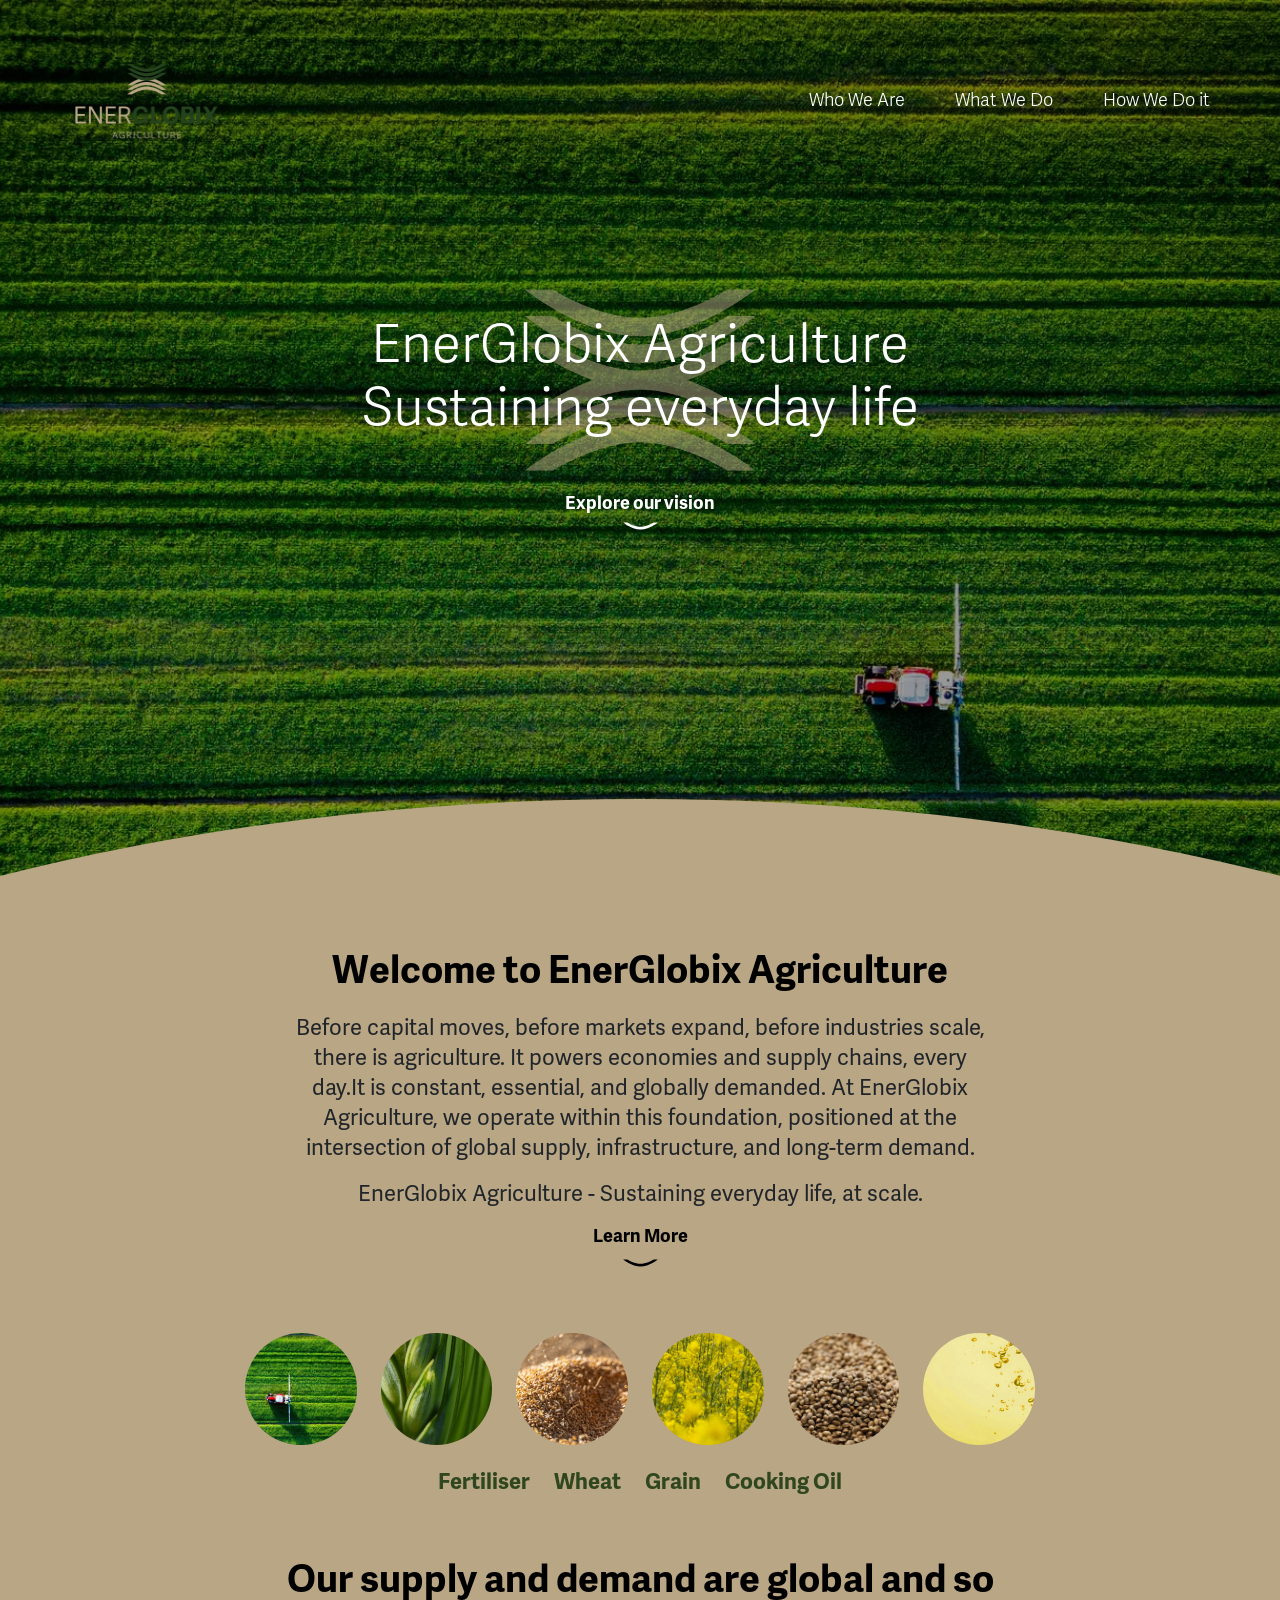
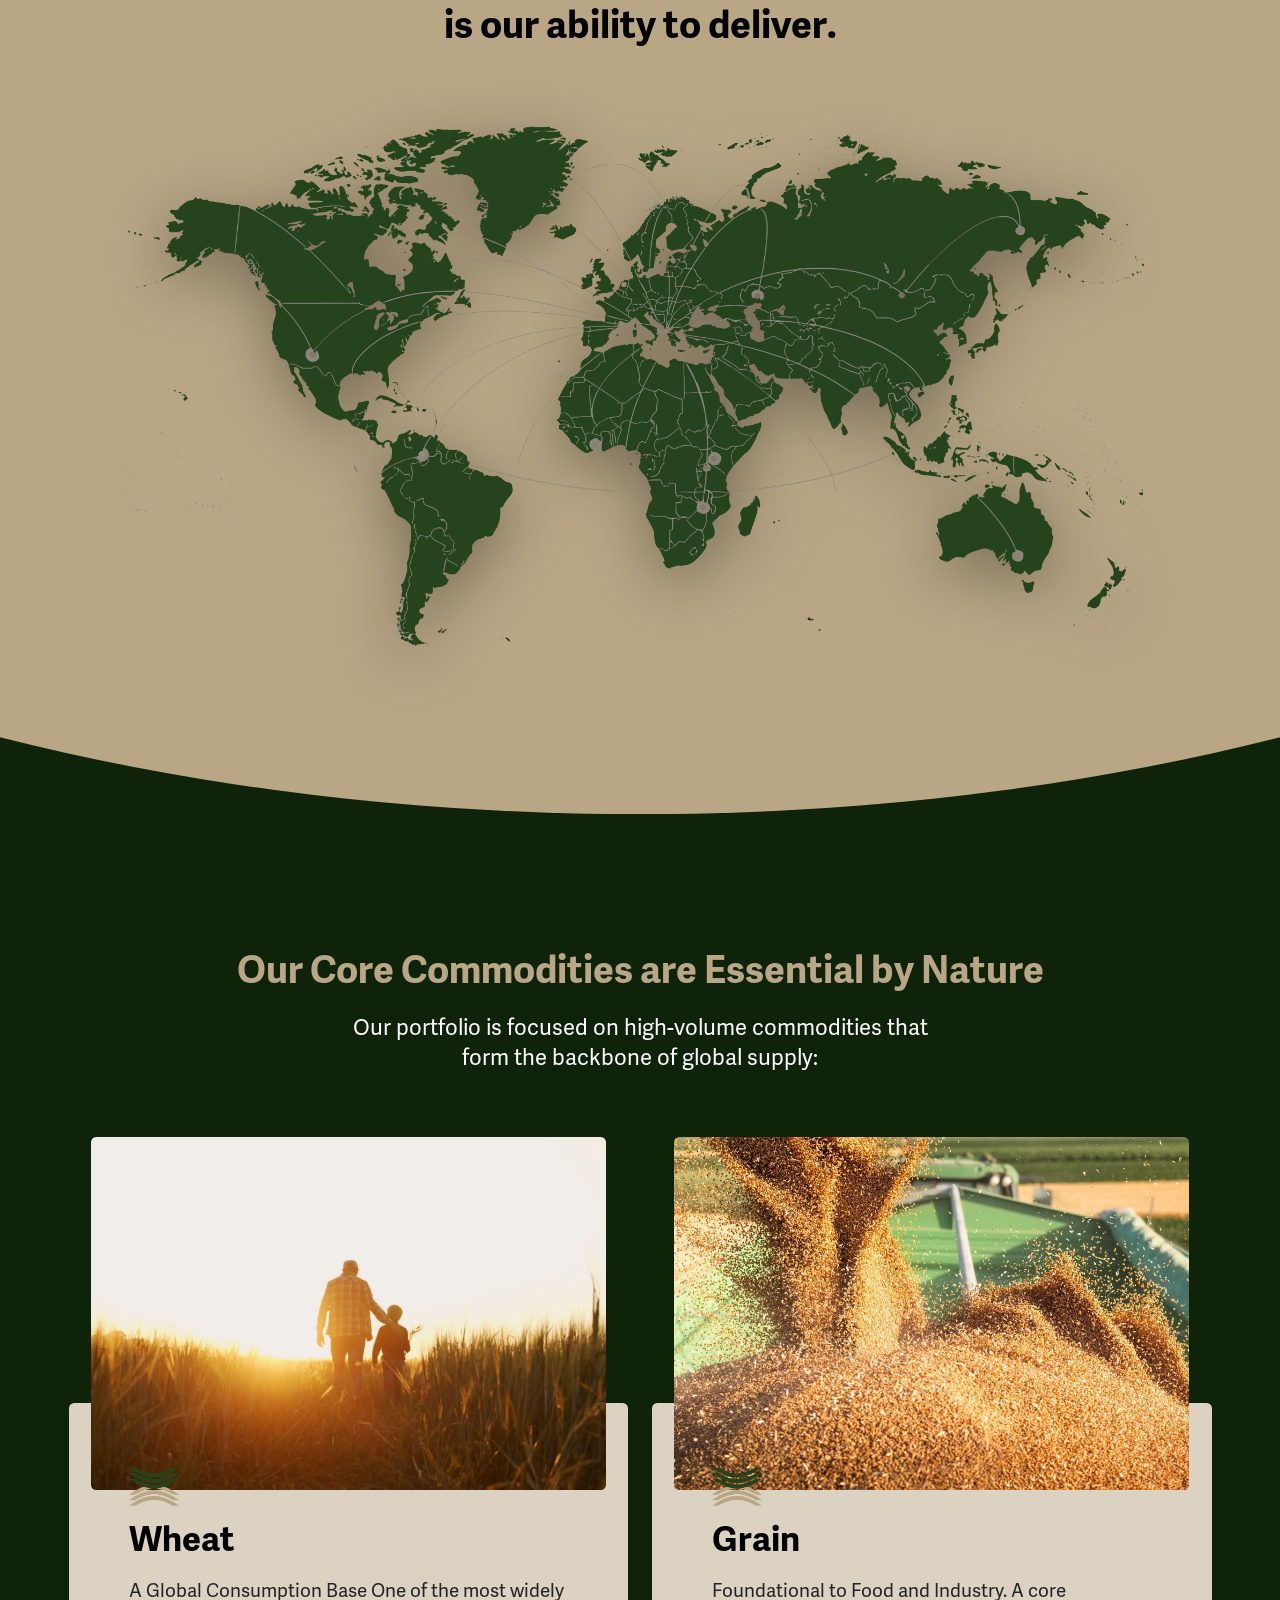
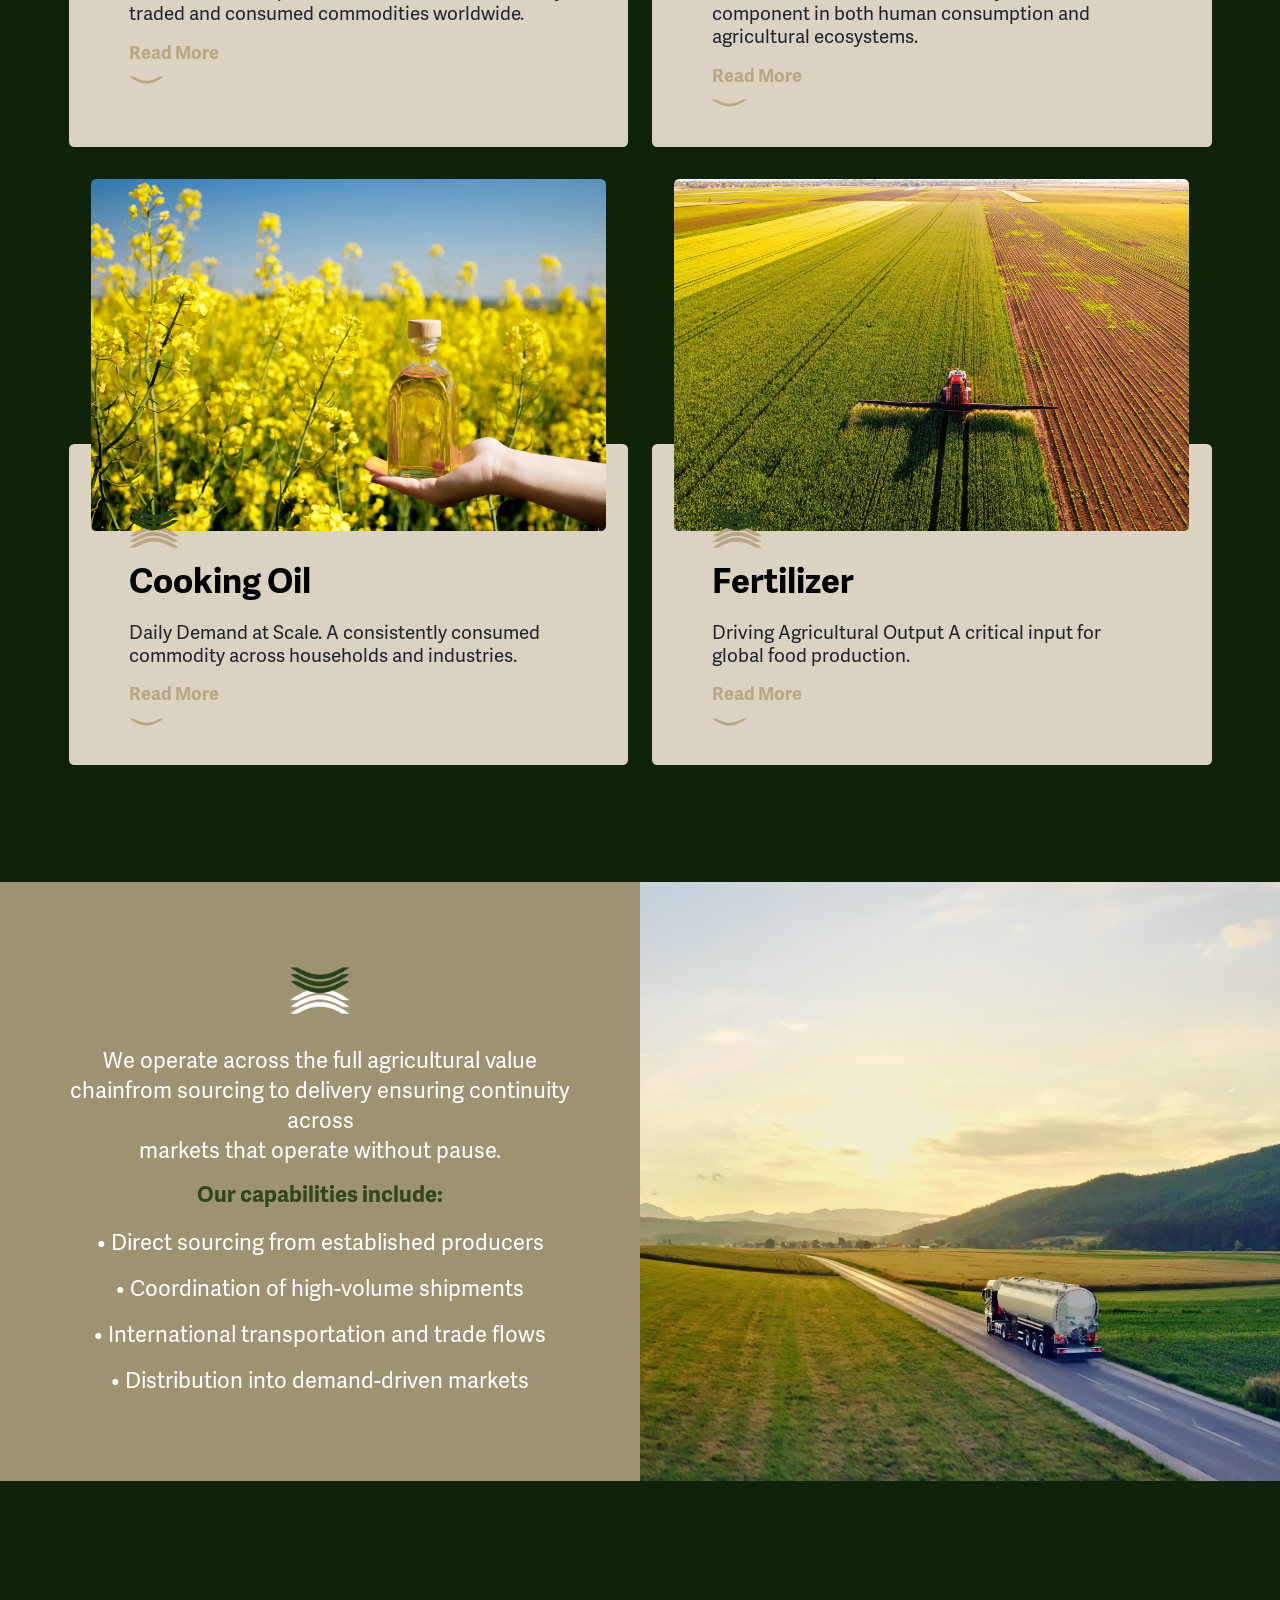
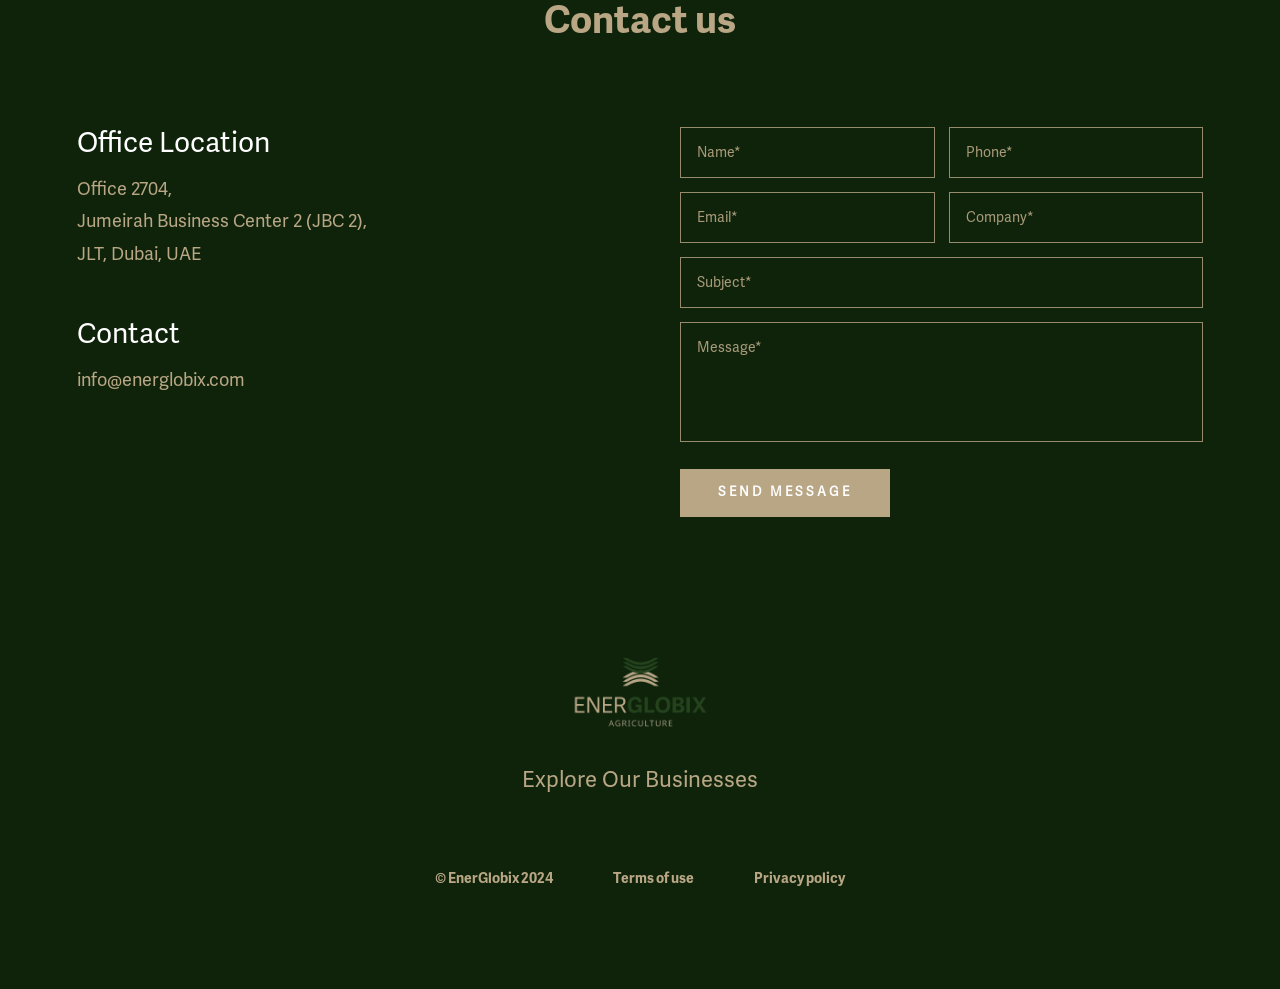
==== commit ca2a6d0e: "before menu" ====
--- a/index.html
+++ b/index.html
@@ -171,12 +171,12 @@
           <div class="mt-3">
             <a
               class="energlobix__links font-adelle-sans-bold text-black"
-              href="whoweare.html"
+              href="who-we-are.html"
               >Learn More</a
             >
           </div>
 
-          <a href="whoweare.html"
+          <a href="who-we-are.html"
             ><img class="mt-1" src="assets/Links/arrow-black.svg" alt=""
           /></a>
 
@@ -215,7 +215,7 @@
                 class="w-100 img-fluid"
                 src="assets/Links/compressed-img/Agriculture Map.png"
                 alt=""
-                style="filter: drop-shadow(0px 15px 30px rgba(0, 0, 0, 0.5));"
+                style="filter: drop-shadow(0px 15px 30px rgba(0, 0, 0, 0.35));"
               />
             </div>
           </div>
@@ -502,6 +502,8 @@
             style="
               background-image: url('assets/Links/compressed-img/agri-right-img\ 1.png');
               background-size: cover;
+              background-repeat: no-repeat;
+              background-position: bottom right;
             "
           ></div>
 
@@ -510,6 +512,8 @@
             style="
               background-image: url('assets/Links/compressed-img/agri-right-img\ 1.png');
               background-size: cover;
+              background-repeat: no-repeat;
+              background-position: bottom right;
             "
           ></div>
         </div>
--- a/style/local.css
+++ b/style/local.css
@@ -713,11 +713,12 @@
   top: 0;
   left: 0; */
   width: 100%;
-  height: 100vh;
+  height: calc(100% - 280px);
   display: flex;
   flex-direction: column;
   justify-content: center;
   align-items: center;
+  /* background-color: red; */
 }
 
 .green-map-bg {
@@ -736,7 +737,7 @@
 
 @media (max-width: 992px) {
   .hero-content-wrapper {
-    height: 100svh;
+    height: calc(100% - 335px);
   }
 }
 
@@ -826,6 +827,10 @@
     background-position: center;
   }
 
+  .hero-content-wrapper {
+    height: calc(100% - 535px);
+  }
+
   .hero-title {
     font-size: 30px;
     line-height: 1.3;
@@ -862,7 +867,7 @@
   overflow: hidden;
   margin-top: -335px;
   /* background: red; */
-  background-image: url("../assets/Links/compressed-img/bg-images/circle-index.svg");
+  background-image: url("data:image/svg+xml;charset=utf-8,%3Csvg%20width%3D%221920%22%20height%3D%221874%22%20viewBox%3D%220%200%201920%201874%22%20fill%3D%22none%22%20xmlns%3D%22http%3A//www.w3.org/2000/svg%22%3E%20%3Cg%20clip-path%3D%22url%28%23clip0_1320_17%29%22%3E%20%3Cellipse%20cx%3D%22960%22%20cy%3D%22937%22%20rx%3D%221744%22%20ry%3D%22937%22%20fill%3D%22%23B8A685%22/%3E%20%3C/g%3E%20%3Cdefs%3E%20%3CclipPath%20id%3D%22clip0_1320_17%22%3E%20%3Crect%20width%3D%221920%22%20height%3D%221874%22%20fill%3D%22white%22/%3E%20%3C/clipPath%3E%20%3C/defs%3E%20%3C/svg%3E");
   background-size: cover;
   background-position: top center;
   z-index: 2;
@@ -908,7 +913,7 @@
 .what-we-do-about-section {
   position: relative;
   margin-top: -335px;
-  background-image: url("../assets/Links/compressed-img/bg-images/map-what.svg"), url("../assets/Links/compressed-img/bg-images/circle-what.svg");
+  background-image: url("../assets/Links/compressed-img/bg-images/map-what.svg"), url("data:image/svg+xml;charset=utf-8,%3Csvg%20width%3D%221920%22%20height%3D%221874%22%20viewBox%3D%220%200%201920%201874%22%20fill%3D%22none%22%20xmlns%3D%22http%3A//www.w3.org/2000/svg%22%20xmlns%3Axlink%3D%22http%3A//www.w3.org/1999/xlink%22%3E%20%3Cg%20clip-path%3D%22url%28%23clip0_1331_14%29%22%3E%20%3Cellipse%20cx%3D%22960%22%20cy%3D%22937%22%20rx%3D%221744%22%20ry%3D%22937%22%20fill%3D%22%232F461E%22/%3E%20%3C/g%3E%20%3Cdefs%3E%20%3CclipPath%20id%3D%22clip0_1331_14%22%3E%20%3Crect%20width%3D%221920%22%20height%3D%221874%22%20fill%3D%22white%22/%3E%20%3C/clipPath%3E%20%3C/defs%3E%20%3C/svg%3E");
   background-size: cover, cover;
   background-position: 50% 50%, 50% 50%;
   background-repeat: no-repeat, no-repeat;
@@ -918,7 +923,7 @@
 .how-we-do-it-about-section {
   position: relative;
   margin-top: -335px;
-  background-image: url("../assets/Links/compressed-img/bg-images/map-how.svg"), url("../assets/Links/compressed-img/bg-images/circle-how.svg");
+  background-image: url("../assets/Links/compressed-img/bg-images/map-how.svg"), url("data:image/svg+xml;charset=utf-8,%3Csvg%20width%3D%221920%22%20height%3D%221874%22%20viewBox%3D%220%200%201920%201874%22%20fill%3D%22none%22%20xmlns%3D%22http%3A//www.w3.org/2000/svg%22%3E%20%3Cellipse%20cx%3D%22960%22%20cy%3D%22937%22%20rx%3D%221744%22%20ry%3D%22937%22%20fill%3D%22%23DBC49D%22/%3E%20%3C/svg%3E");
   background-size: cover, cover;
   background-position: 50% 50%, 50% 50%;
   background-repeat: no-repeat, no-repeat;
@@ -1137,7 +1142,7 @@
 
 @media (max-width: 576px) {
   .about-section {
-    background-image: url("../assets/Links/compressed-img/bg-images/circle-index-mob.svg");
+    background-image: url("data:image/svg+xml;charset=utf-8,%3Csvg%20width%3D%22610%22%20height%3D%221918%22%20viewBox%3D%220%200%20610%201918%22%20fill%3D%22none%22%20xmlns%3D%22http%3A//www.w3.org/2000/svg%22%3E%20%3Cg%20clip-path%3D%22url%28%23clip0_1331_12%29%22%3E%20%3Cellipse%20cx%3D%22305.5%22%20cy%3D%22959%22%20rx%3D%22850.5%22%20ry%3D%22959%22%20fill%3D%22%23B8A685%22/%3E%20%3C/g%3E%20%3Cdefs%3E%20%3CclipPath%20id%3D%22clip0_1331_12%22%3E%20%3Crect%20width%3D%22610%22%20height%3D%221918%22%20fill%3D%22white%22/%3E%20%3C/clipPath%3E%20%3C/defs%3E%20%3C/svg%3E");
   }
 
   .who-we-are-about-section {
@@ -1145,11 +1150,11 @@
   }
 
   .what-we-do-about-section {
-    background-image: url("../assets/Links/compressed-img/bg-images/map-what-who.svg"), url("../assets/Links/compressed-img/bg-images/circle-what-who.svg");
+    background-image: url("../assets/Links/compressed-img/bg-images/map-what-who.svg"), url("data:image/svg+xml;charset=utf-8,%3Csvg%20width%3D%22430%22%20height%3D%221630%22%20viewBox%3D%220%200%20430%201630%22%20fill%3D%22none%22%20xmlns%3D%22http%3A//www.w3.org/2000/svg%22%20xmlns%3Axlink%3D%22http%3A//www.w3.org/1999/xlink%22%3E%20%3Cg%20clip-path%3D%22url%28%23clip0_1331_17%29%22%3E%20%3Cellipse%20cx%3D%22215.5%22%20cy%3D%22815%22%20rx%3D%22850.5%22%20ry%3D%22815%22%20fill%3D%22%232F461E%22/%3E%20%3C/g%3E%20%3Cdefs%3E%20%3CclipPath%20id%3D%22clip0_1331_17%22%3E%20%3Crect%20width%3D%22430%22%20height%3D%221630%22%20fill%3D%22white%22/%3E%20%3C/clipPath%3E%20%3C/defs%3E%20%3C/svg%3E");
   }
 
   .how-we-do-it-about-section {
-    background-image: url("../assets/Links/compressed-img/bg-images/map-how-mob.svg"), url("../assets/Links/compressed-img/bg-images/circle-how-mob.svg");
+    background-image: url("../assets/Links/compressed-img/bg-images/map-how-mob.svg"), url("data:image/svg+xml;charset=utf-8,%3Csvg%20width%3D%22430%22%20height%3D%221630%22%20viewBox%3D%220%200%20430%201630%22%20fill%3D%22none%22%20xmlns%3D%22http%3A//www.w3.org/2000/svg%22%20xmlns%3Axlink%3D%22http%3A//www.w3.org/1999/xlink%22%3E%20%3Cg%20clip-path%3D%22url%28%23clip0_1331_17%29%22%3E%20%3Cellipse%20cx%3D%22215.5%22%20cy%3D%22815%22%20rx%3D%22850.5%22%20ry%3D%22815%22%20fill%3D%22%23B8A685%22/%3E%20%3C/g%3E%20%3Cdefs%3E%20%3CclipPath%20id%3D%22clip0_1331_17%22%3E%20%3Crect%20width%3D%22430%22%20height%3D%221630%22%20fill%3D%22white%22/%3E%20%3C/clipPath%3E%20%3C/defs%3E%20%3C/svg%3E");
   }
 
   .insights-about-section {
@@ -1196,7 +1201,6 @@
   width: 10%;
   max-width: 150px;
   aspect-ratio: 1;
-  background: red;
   border-radius: 50%;
   position: relative;
   z-index: 10;
@@ -1378,7 +1382,7 @@
 }
 
 .inner-pad{
-  padding: 0px 20px;
+  padding: 0px 30px;
 }
 
 @media (max-width:576px){
@@ -1469,6 +1473,9 @@
 
 @media (max-width: 576px) {
   .commodities-section {
+    margin-top: 80px;
+  margin-bottom: 80px;
+
     padding-left: 16px;
     padding-right: 16px;
   }
@@ -1789,6 +1796,20 @@
   align-items: center;
   justify-content: center;
   min-height: 450px;
+}
+
+@media (min-width: 1200px) {
+  .insights-box {
+    padding-top: 85px;
+    padding-bottom: 85px;
+  }
+}
+
+@media (min-width: 1600px) {
+  .insights-box {
+    padding-top: 110px;
+    padding-bottom: 110px;
+  }
 }
 
 .contact-us-maps {
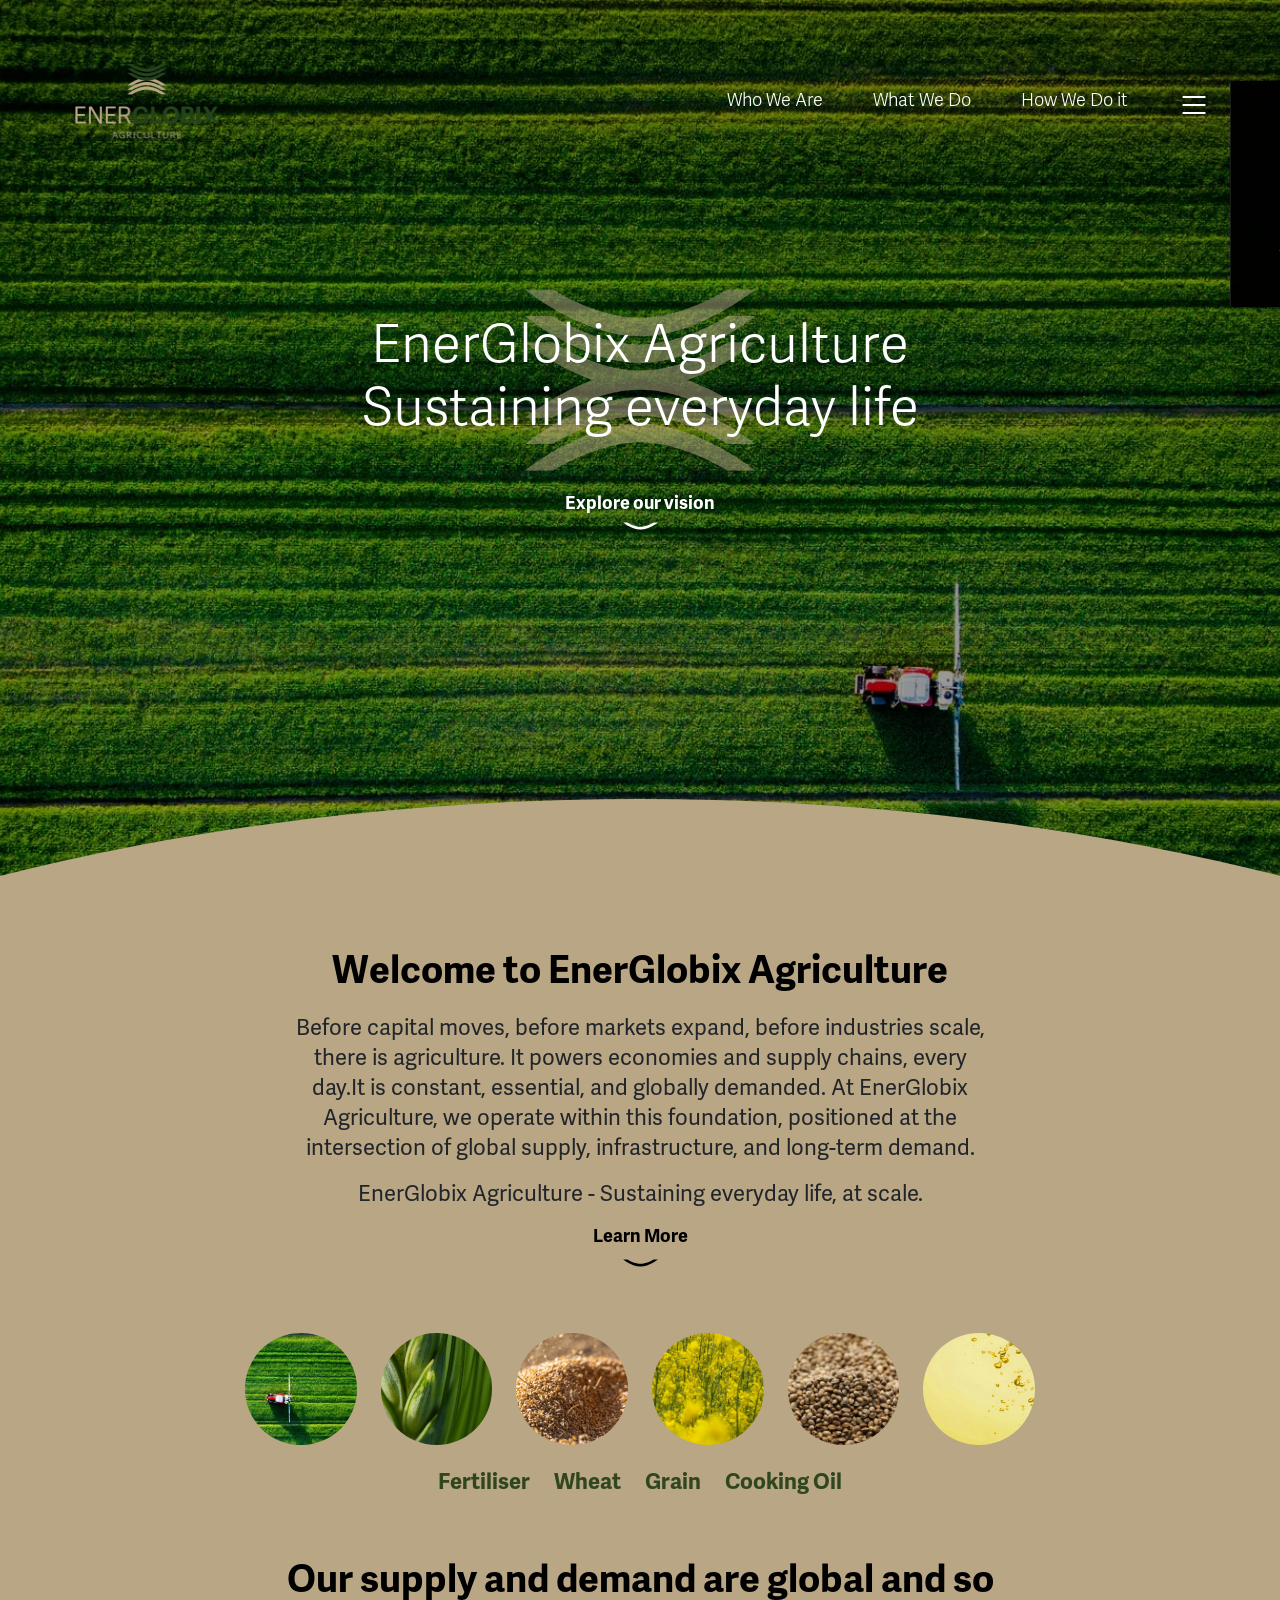
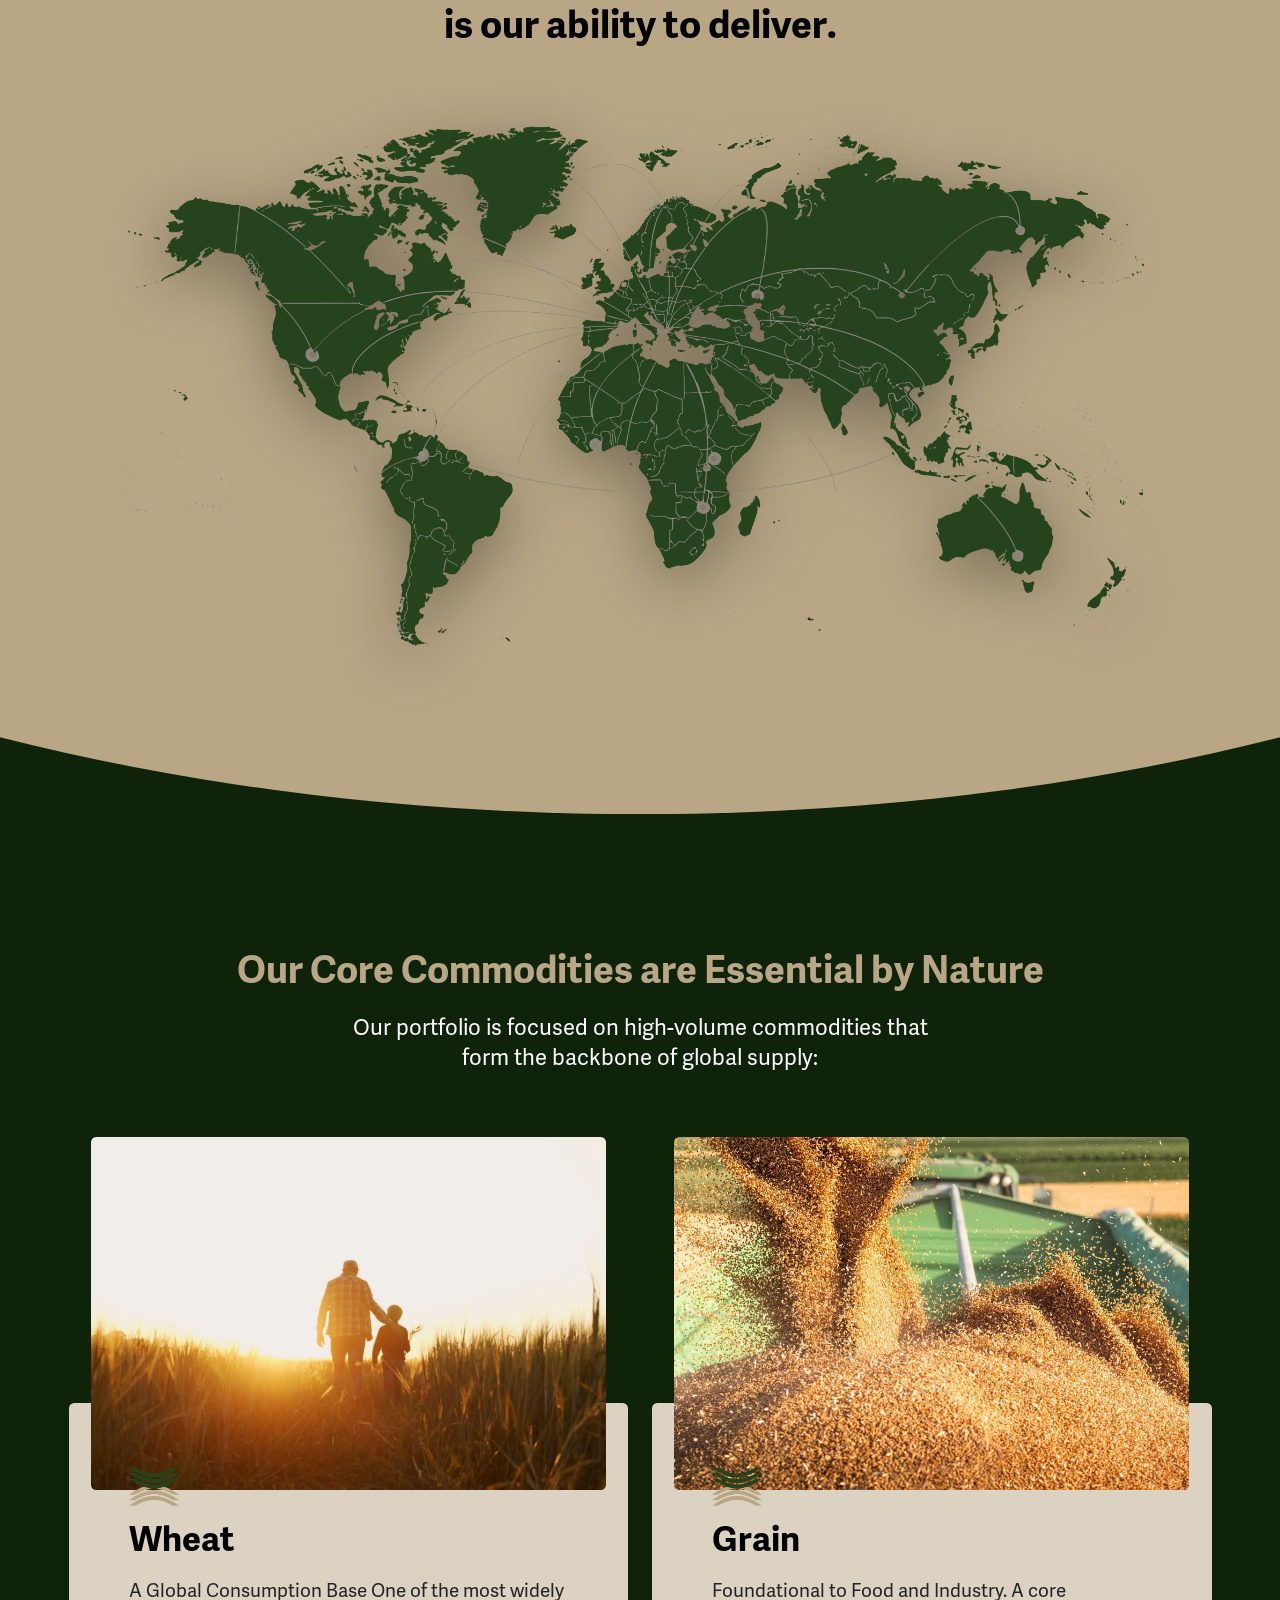
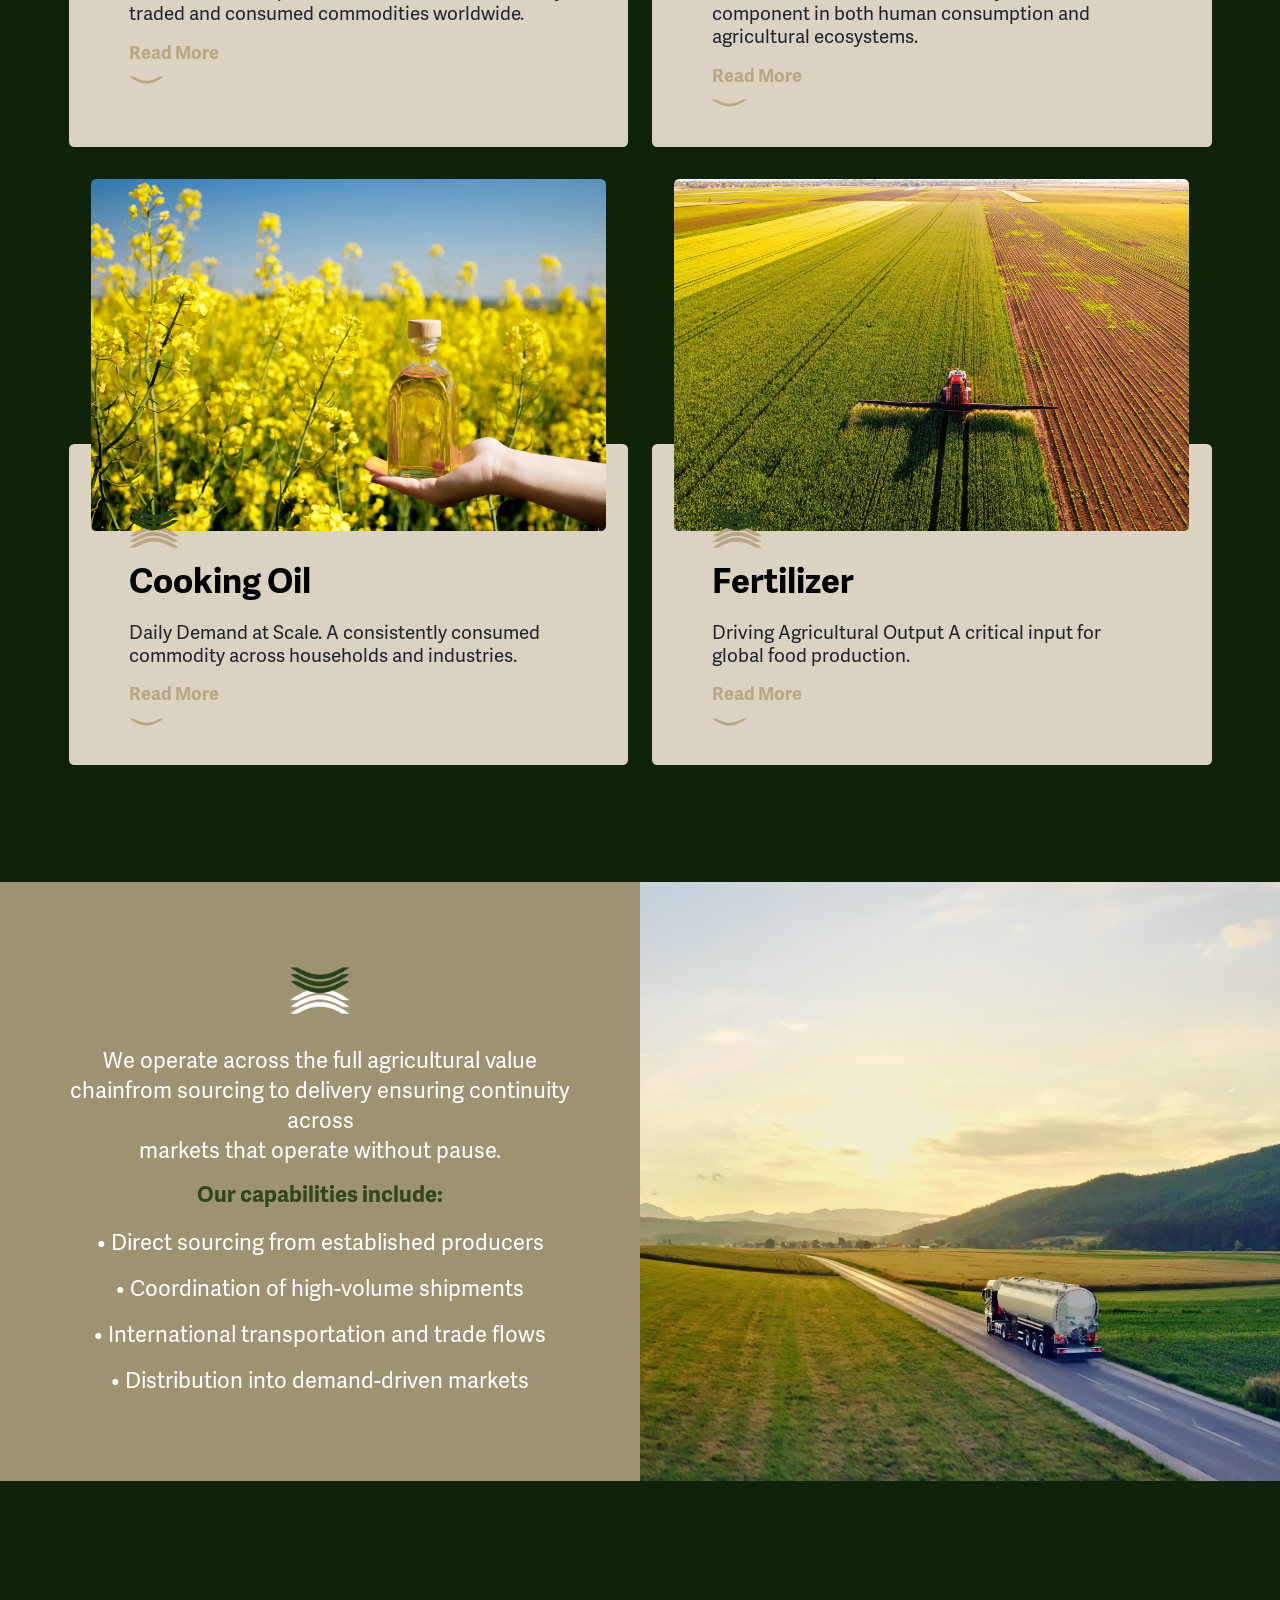
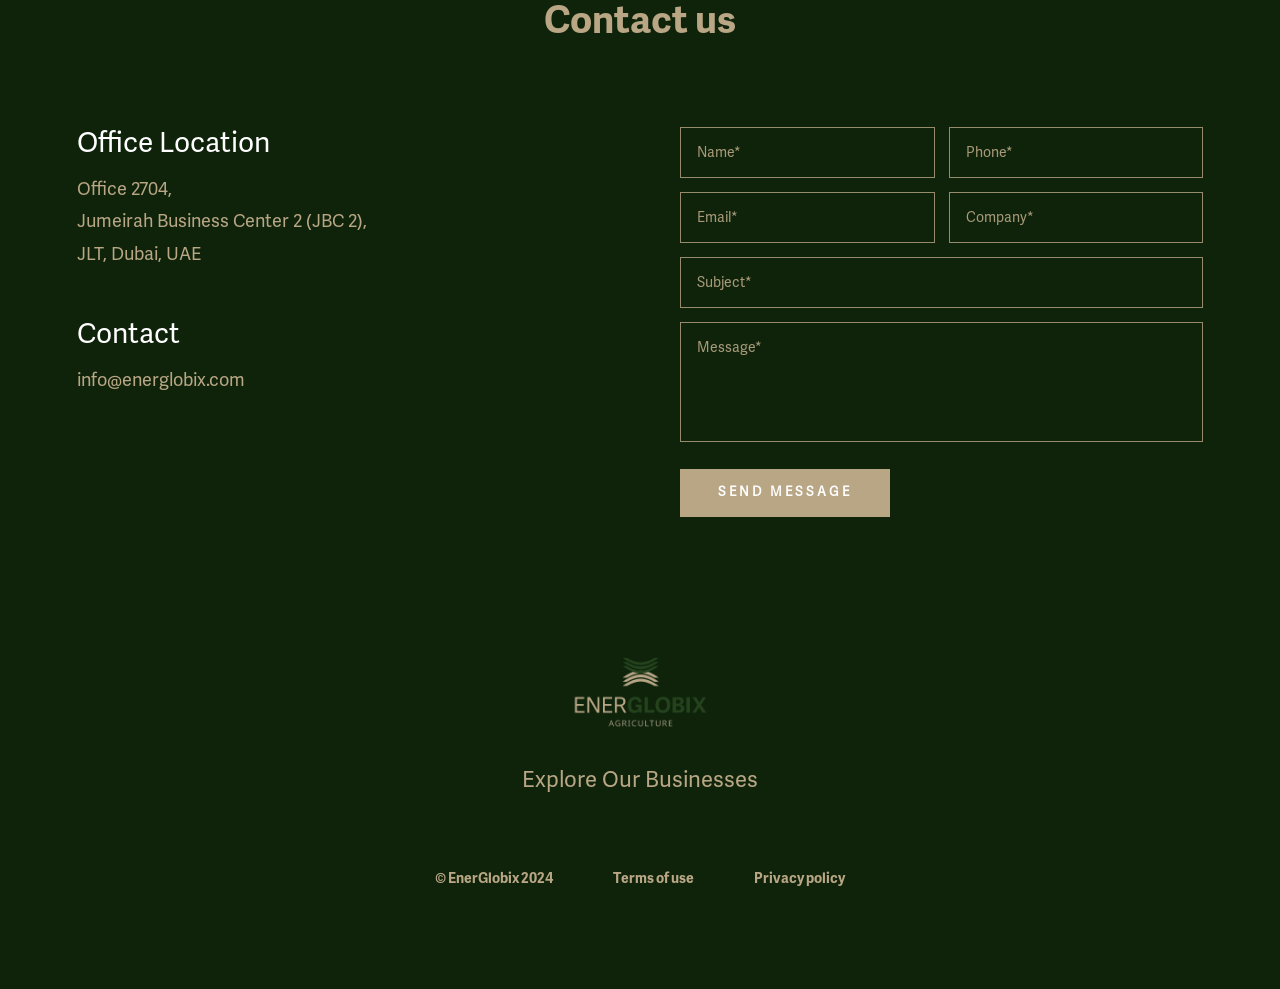
==== commit 889008c5: "adding all the chanegs" ====
--- a/index.html
+++ b/index.html
@@ -39,46 +39,82 @@
           <a href="index.html">
             <img src="assets/Links/logo.png" alt="" class="logo" />
           </a>
-          <button
-            class="nav-toggle"
-            onclick="toggleMobileMenu()"
-            aria-label="Toggle navigation"
-          >
-            &#9776;
-          </button>
-
-          <div class="navlinks">
-            <ul>
-              <a href="who-we-are.html"><li>Who We Are</li></a>
-              <a href="what-we-do.html"><li>What We Do</li></a>
-              <a href="how-we-do-it.html"><li>How We Do it</li></a>
-            </ul>
-          </div>
-
-          <div class="navlinks-mobile">
-            <ul>
-              <li>
-                <a href="who-we-are.html" style="text-decoration: none;">
-                  <div class="link-header text-white">
-                    Who We Are
-                  </div>
-                </a>
-              </li>
-              <li>
-                <a href="what-we-do.html" style="text-decoration: none;">
-                  <div class="link-header text-white">
-                    What We Do
-                  </div>
-                </a>
-              </li>
-              <li>
-                <a href="how-we-do-it.html" style="text-decoration: none;">
-                  <div class="link-header text-white">
-                    How We Do it
-                  </div>
-                </a>
-              </li>
-            </ul>
+          <div class="navbar-right-side">
+            <div class="navlinks">
+              <ul>
+                <a href="who-we-are.html"><li>Who We Are</li></a>
+                <a href="what-we-do.html"><li>What We Do</li></a>
+                <a href="how-we-do-it.html"><li>How We Do it</li></a>
+              </ul>
+            </div>
+
+            <!-- Hamburger Icon & Menu Dropdown Wrapper -->
+            <div class="menu-wrapper">
+              <button
+                class="hamburger-btn"
+                id="open-menu-btn"
+                aria-label="Toggle navigation"
+              >
+                <svg fill="none" stroke="currentColor" viewBox="0 0 24 24">
+                  <path
+                    stroke-linecap="round"
+                    stroke-linejoin="round"
+                    stroke-width="1.5"
+                    d="M4 6h16M4 12h16M4 18h16"
+                  ></path>
+                </svg>
+              </button>
+
+              <!-- Dropdown Menu / Sidebar -->
+              <div class="nav-menu-container" id="nav-menu">
+                <!-- Sidebar Close Button (only visible on mobile/tablet) -->
+                <button class="close-menu-btn" id="close-menu-btn" aria-label="Close navigation">
+                  <svg fill="none" stroke="currentColor" viewBox="0 0 24 24" width="24" height="24">
+                    <path stroke-linecap="round" stroke-linejoin="round" stroke-width="1.5" d="M6 18L18 6M6 6l12 12"></path>
+                  </svg>
+                </button>
+
+                <ul class="nav-menu-list">
+                  <li class="nav-menu-item">
+                    <a
+                      href="https://energlobixholding.kasehub.com/"
+                      class="nav-menu-link"
+                      >Holding</a
+                    >
+                  </li>
+                  <li class="nav-menu-item has-submenu">
+                    <a href="#" class="nav-menu-link toggle-submenu">
+                      Energy
+                      <svg class="submenu-arrow" fill="none" stroke="currentColor" viewBox="0 0 24 24" width="12" height="12">
+                        <path stroke-linecap="round" stroke-linejoin="round" stroke-width="2" d="M19 9l-7 7-7-7"></path>
+                      </svg>
+                    </a>
+                    <ul class="nav-submenu">
+                      <li><a href="https://energlobix.com/" class="submenu-link">Home</a></li>
+                      <li><a href="https://energlobix.com/whoweare/" class="submenu-link">Who We Are</a></li>
+                      <li><a href="https://energlobix.com/whatwedo/" class="submenu-link">What We Do</a></li>
+                      <li><a href="https://energlobix.com/howwedoit/" class="submenu-link">How We Do It</a></li>
+                      <li><a href="https://energlobix.com/insights/" class="submenu-link">Insights</a></li>
+                      <li><a href="https://energlobix.com/contact" class="submenu-link">Contact</a></li>
+                    </ul>
+                  </li>
+                  <li class="nav-menu-item has-submenu">
+                    <a href="#" class="nav-menu-link toggle-submenu">
+                      Agriculture
+                      <svg class="submenu-arrow" fill="none" stroke="currentColor" viewBox="0 0 24 24" width="12" height="12">
+                        <path stroke-linecap="round" stroke-linejoin="round" stroke-width="2" d="M19 9l-7 7-7-7"></path>
+                      </svg>
+                    </a>
+                    <ul class="nav-submenu">
+                      <li><a href="https://energlobixagriculture.kasehub.com/" class="submenu-link">Home</a></li>
+                      <li><a href="https://energlobixagriculture.kasehub.com/who-we-are.html" class="submenu-link">Who We Are</a></li>
+                      <li><a href="https://energlobixagriculture.kasehub.com/what-we-do.html" class="submenu-link">What We Do</a></li>
+                      <li><a href="https://energlobixagriculture.kasehub.com/how-we-do-it.html" class="submenu-link">How We Do It</a></li>
+                    </ul>
+                  </li>
+                </ul>
+              </div>
+            </div>
           </div>
         </div>
       </div>
@@ -687,11 +723,84 @@
         }
       }
 
-      // Mobile Menu Toggle
-      function toggleMobileMenu() {
-        const menu = document.querySelector(".navlinks-mobile");
-        menu.classList.toggle("active");
+      // Robust Menu Toggle and Accordion Logic
+      function initNavigationMenu() {
+        const openBtn = document.getElementById("open-menu-btn");
+        const navMenu = document.getElementById("nav-menu");
+        const closeBtn = document.getElementById("close-menu-btn");
+
+        if (!openBtn || !navMenu) return;
+
+        // Prevent duplicate listener binding
+        if (openBtn.dataset.bound) return;
+        openBtn.dataset.bound = "true";
+
+        openBtn.addEventListener("click", (e) => {
+          e.preventDefault();
+          e.stopPropagation();
+          navMenu.classList.toggle("active");
+        });
+
+        if (closeBtn) {
+          closeBtn.addEventListener("click", (e) => {
+            e.preventDefault();
+            e.stopPropagation();
+            navMenu.classList.remove("active");
+          });
+        }
+
+        // Close menu when clicking outside
+        document.addEventListener("click", (e) => {
+          if (navMenu.classList.contains("active") && !navMenu.contains(e.target) && !openBtn.contains(e.target)) {
+            navMenu.classList.remove("active");
+          }
+        });
       }
+
+      function initSubmenuAccordion() {
+        const submenuToggles = document.querySelectorAll(".toggle-submenu");
+        submenuToggles.forEach(toggle => {
+          if (toggle.dataset.bound) return;
+          toggle.dataset.bound = "true";
+
+          toggle.addEventListener("click", (e) => {
+            // Only execute on mobile/tablet (below 992px)
+            if (window.innerWidth < 992) {
+              e.preventDefault();
+              e.stopPropagation();
+              const parentLi = toggle.closest(".has-submenu");
+              const submenu = parentLi.querySelector(".nav-submenu");
+              
+              // Close other submenus first (accordion behavior)
+              document.querySelectorAll(".nav-submenu").forEach(sub => {
+                if (sub !== submenu) sub.classList.remove("open");
+              });
+              document.querySelectorAll(".has-submenu").forEach(li => {
+                if (li !== parentLi) li.classList.remove("active");
+              });
+              
+              submenu.classList.toggle("open");
+              parentLi.classList.toggle("active");
+            }
+          });
+        });
+      }
+
+      // Initialize instantly
+      initNavigationMenu();
+      initSubmenuAccordion();
+
+      // Initialize on DOMContentLoaded
+      document.addEventListener("DOMContentLoaded", () => {
+        initNavigationMenu();
+        initSubmenuAccordion();
+      });
+
+      // Initialize on Window Load
+      window.addEventListener("load", () => {
+        initNavigationMenu();
+        initSubmenuAccordion();
+      });
 
       // Dynamic padding logic for accordion div
       document.addEventListener("DOMContentLoaded", () => {
--- a/style/local.css
+++ b/style/local.css
@@ -2152,3 +2152,248 @@
     padding-top: 360px;
   }
 }
+
+/* Hamburger Icon & Premium Dropdown Navigation Menu & Mobile Sidebar */
+.hamburger-btn {
+  background: none;
+  border: none;
+  color: #fff;
+  padding: 0;
+  cursor: pointer;
+  pointer-events: auto;
+  margin-top: 0.5rem;
+  transition: color 0.15s ease-in-out;
+}
+
+.hamburger-btn:hover {
+  color: #d1d5db;
+}
+
+.hamburger-btn svg {
+  width: 2rem;
+  height: 2rem;
+}
+
+.menu-wrapper {
+  position: relative;
+  pointer-events: auto;
+}
+
+.nav-menu-container {
+  position: fixed;
+  top: 0;
+  right: -320px; /* hidden off-screen by default on mobile */
+  width: 300px;
+  height: 100vh;
+  background-color: rgba(0, 0, 0, 0.96);
+  backdrop-filter: blur(12px);
+  border-left: 1px solid rgba(255, 255, 255, 0.1);
+  z-index: 1000;
+  display: flex;
+  flex-direction: column;
+  padding: 2rem 1.5rem;
+  transition: right 0.4s cubic-bezier(0.4, 0, 0.2, 1);
+  pointer-events: none;
+  overflow-y: auto;
+  box-sizing: border-box;
+}
+
+.nav-menu-container.active {
+  right: 0; /* slide in on mobile */
+  pointer-events: auto;
+}
+
+.close-menu-btn {
+  align-self: flex-end;
+  background: none;
+  border: none;
+  color: #fff;
+  cursor: pointer;
+  padding: 0.5rem;
+  margin-bottom: 1.5rem;
+  transition: color 0.15s ease-in-out;
+}
+
+.close-menu-btn:hover {
+  color: #c2b18f;
+}
+
+/* Desktop dropdown styling */
+@media (min-width: 992px) {
+  .nav-menu-container {
+    position: absolute !important;
+    top: 100% !important;
+    right: 0 !important;
+    left: auto !important;
+    width: 250px !important;
+    height: auto !important;
+    background-color: rgba(0, 0, 0, 0.95) !important;
+    backdrop-filter: blur(8px) !important;
+    border: 1px solid rgba(255, 255, 255, 0.1) !important;
+    border-radius: 0.5rem !important;
+    z-index: 1000 !important;
+    padding: 0.5rem 0 !important;
+    opacity: 0 !important;
+    visibility: hidden !important;
+    transform: translateY(-10px) !important;
+    transition: all 0.3s cubic-bezier(0.4, 0, 0.2, 1) !important;
+    overflow-y: visible !important; /* to allow submenus to fly out */
+  }
+
+  .nav-menu-container.active {
+    opacity: 1 !important;
+    visibility: visible !important;
+    transform: translateY(0) !important;
+    pointer-events: auto !important;
+  }
+
+  .close-menu-btn {
+    display: none !important;
+  }
+}
+
+.nav-menu-list {
+  list-style: none !important;
+  padding: 0 !important;
+  margin: 0 !important;
+  display: flex !important;
+  flex-direction: column !important;
+  gap: 0 !important;
+  width: 100% !important;
+}
+
+.nav-menu-item {
+  margin: 0 !important;
+  width: 100% !important;
+  text-align: left !important;
+  padding: 0 !important;
+}
+
+.nav-menu-link {
+  color: #fff !important;
+  font-size: 0.9rem !important;
+  font-weight: 400 !important;
+  letter-spacing: 0.1em !important;
+  text-decoration: none !important;
+  text-transform: uppercase !important;
+  display: flex !important;
+  justify-content: space-between !important;
+  align-items: center !important;
+  padding: 1rem 1.5rem !important;
+  transition: background-color 0.2s ease, color 0.2s ease !important;
+  width: 100% !important;
+  box-sizing: border-box !important;
+}
+
+.nav-menu-link:hover {
+  color: #c2b18f !important;
+  background-color: rgba(255, 255, 255, 0.05) !important;
+}
+
+/* Submenu styles */
+.nav-submenu {
+  list-style: none !important;
+  padding: 0 !important;
+  margin: 0 !important;
+  display: flex !important;
+  flex-direction: column !important;
+  gap: 0 !important;
+  width: 100% !important;
+}
+
+.submenu-link {
+  color: #fff !important;
+  text-decoration: none !important;
+  transition: color 0.2s ease, background-color 0.2s ease !important;
+  display: block !important;
+  width: 100% !important;
+  box-sizing: border-box !important;
+}
+
+.submenu-arrow {
+  transition: transform 0.2s ease-in-out !important;
+  margin-left: 0.5rem !important;
+  vertical-align: middle !important;
+}
+
+/* Mobile/Tablet Submenu Accordion styles */
+@media (max-width: 991.98px) {
+  .nav-submenu {
+    display: none !important;
+    padding-left: 1.5rem !important;
+    margin: 0.5rem 0 1rem 0 !important;
+  }
+
+  .nav-submenu.open {
+    display: flex !important;
+    flex-direction: column !important;
+  }
+
+  .submenu-link {
+    color: #ccc !important;
+    font-size: 0.9rem !important;
+    display: block !important;
+    padding: 0.6rem 0 !important;
+  }
+
+  .submenu-link:hover {
+    color: #c2b18f !important;
+  }
+
+  .has-submenu.active > .nav-menu-link .submenu-arrow {
+    transform: rotate(180deg) !important;
+  }
+}
+
+/* Desktop flyout submenus */
+@media (min-width: 992px) {
+  .nav-menu-item {
+    position: relative !important;
+  }
+
+  .nav-submenu {
+    position: absolute !important;
+    top: 0 !important;
+    right: 100% !important;
+    left: auto !important;
+    margin-right: 0.5rem !important;
+    width: 220px !important;
+    background-color: rgba(0, 0, 0, 0.95) !important;
+    backdrop-filter: blur(10px) !important;
+    border: 1px solid rgba(255, 255, 255, 0.1) !important;
+    border-radius: 0.5rem !important;
+    padding: 0.5rem 0 !important;
+    opacity: 0 !important;
+    visibility: hidden !important;
+    transform: translateX(10px) !important;
+    transition: all 0.3s cubic-bezier(0.4, 0, 0.2, 1) !important;
+  }
+
+  .nav-menu-item.has-submenu:hover > .nav-submenu {
+    opacity: 1 !important;
+    visibility: visible !important;
+    transform: translateX(0) !important;
+  }
+
+  .submenu-link {
+    font-size: 0.9rem !important;
+    text-transform: uppercase !important;
+    display: block !important;
+    padding: 0.75rem 1.5rem !important;
+  }
+
+  .submenu-link:hover {
+    color: #c2b18f !important;
+    background-color: rgba(255, 255, 255, 0.05) !important;
+  }
+
+  .submenu-arrow {
+    transform: rotate(270deg) !important; /* point right on desktop dropdown */
+  }
+}
+
+.navbar-right-side {
+  display: flex;
+  align-items: center;
+  gap: 50px;
+}
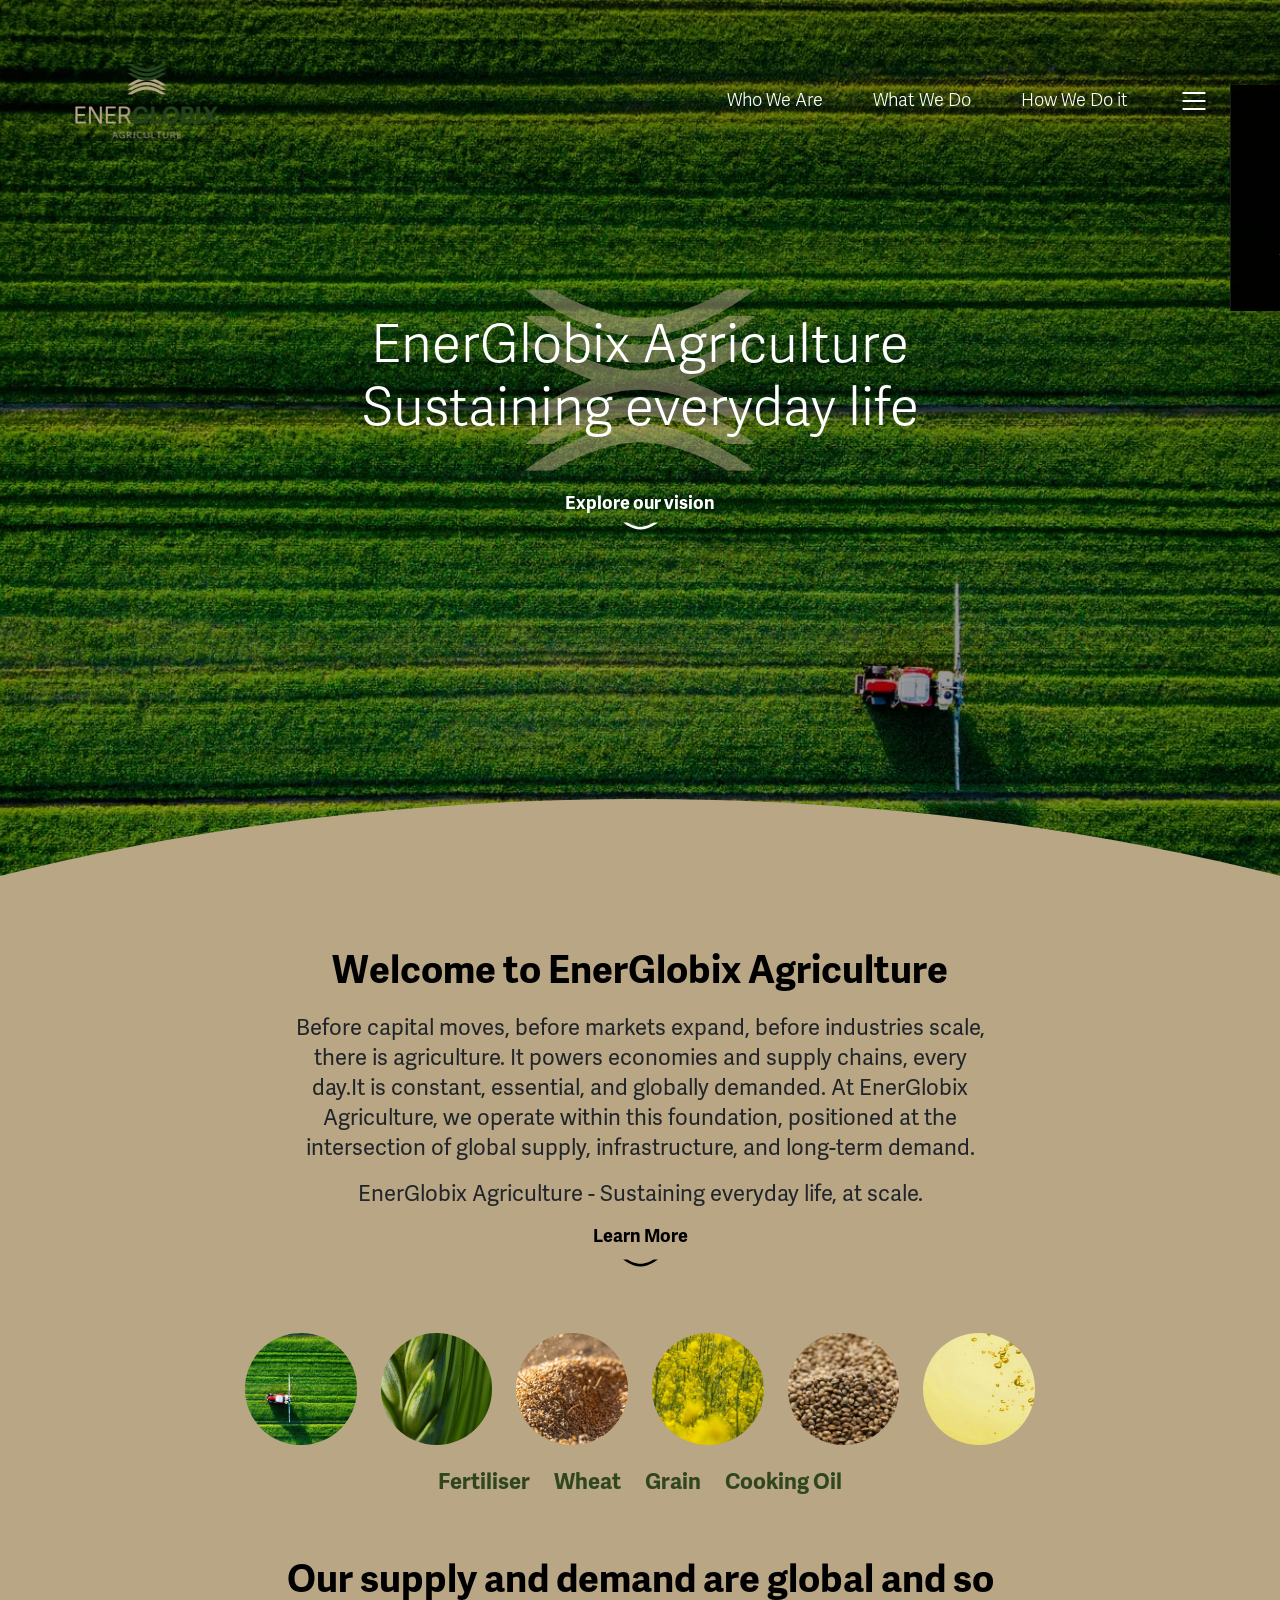
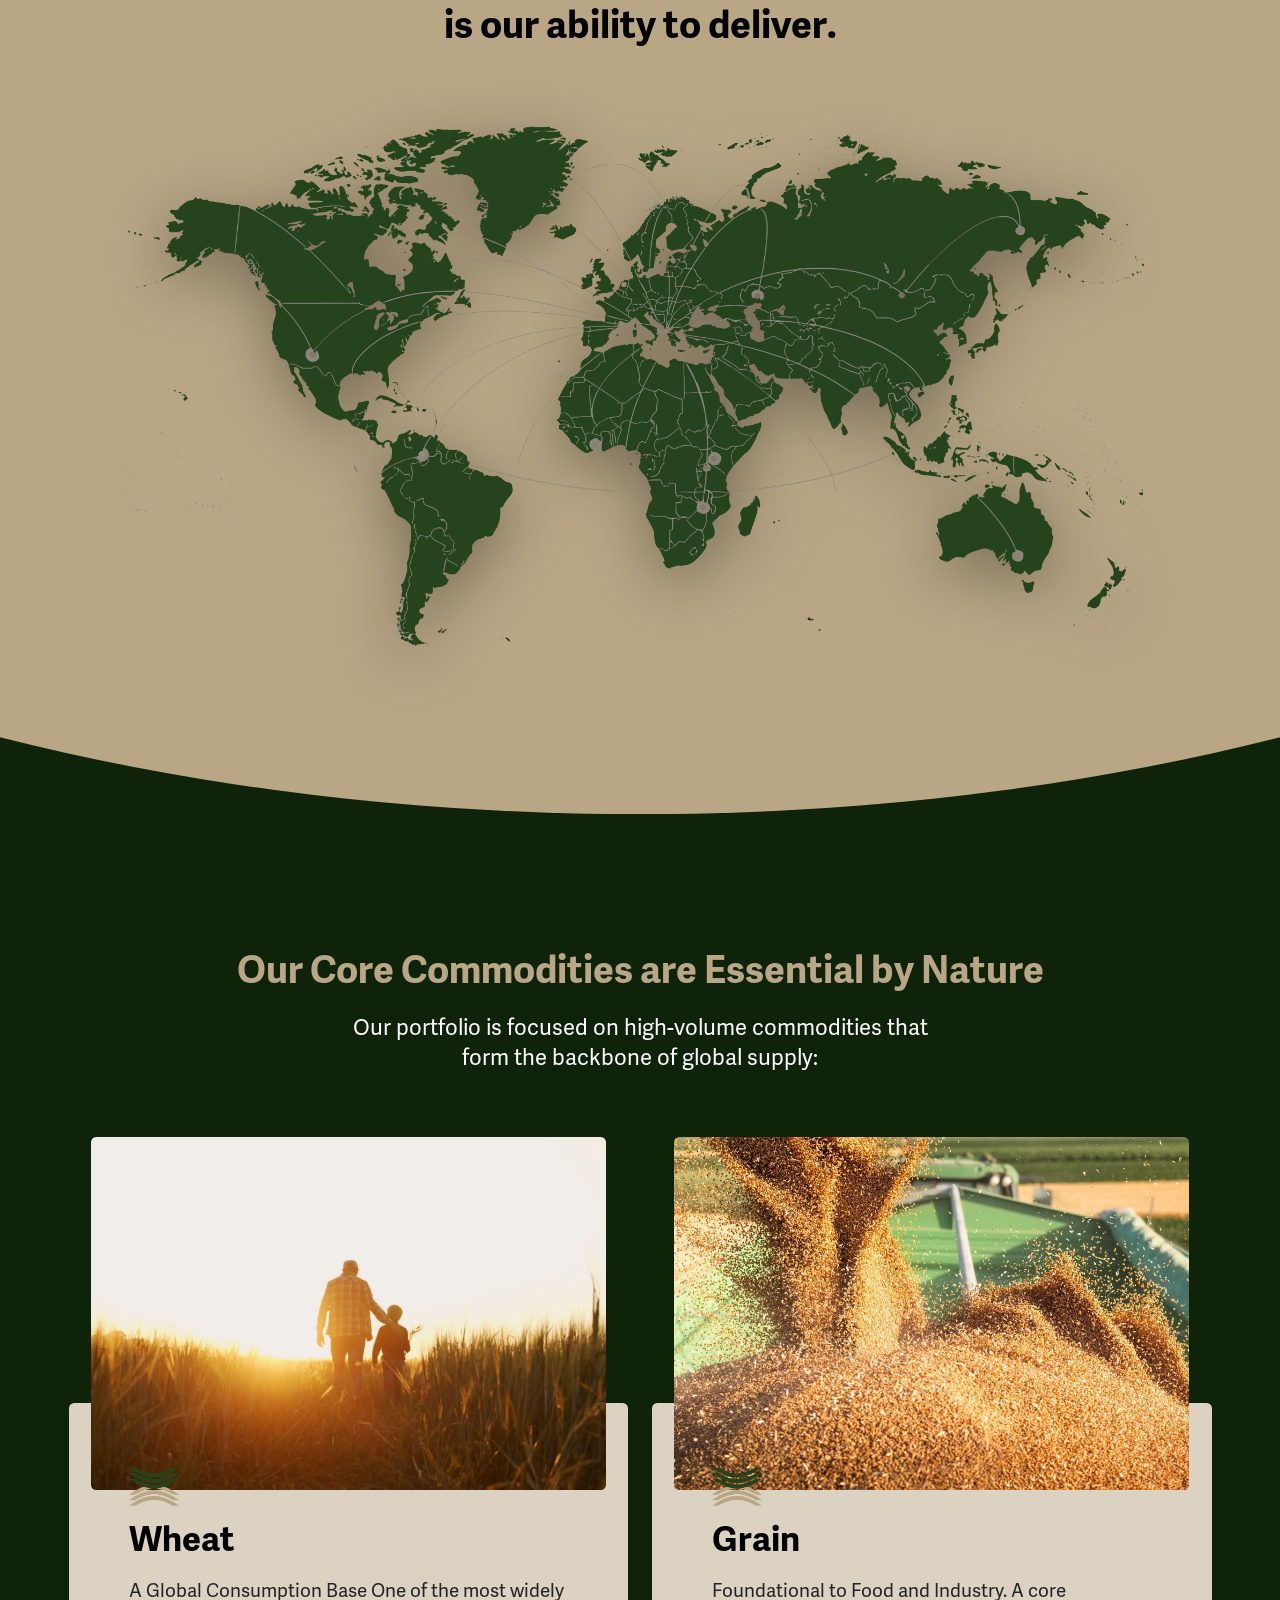
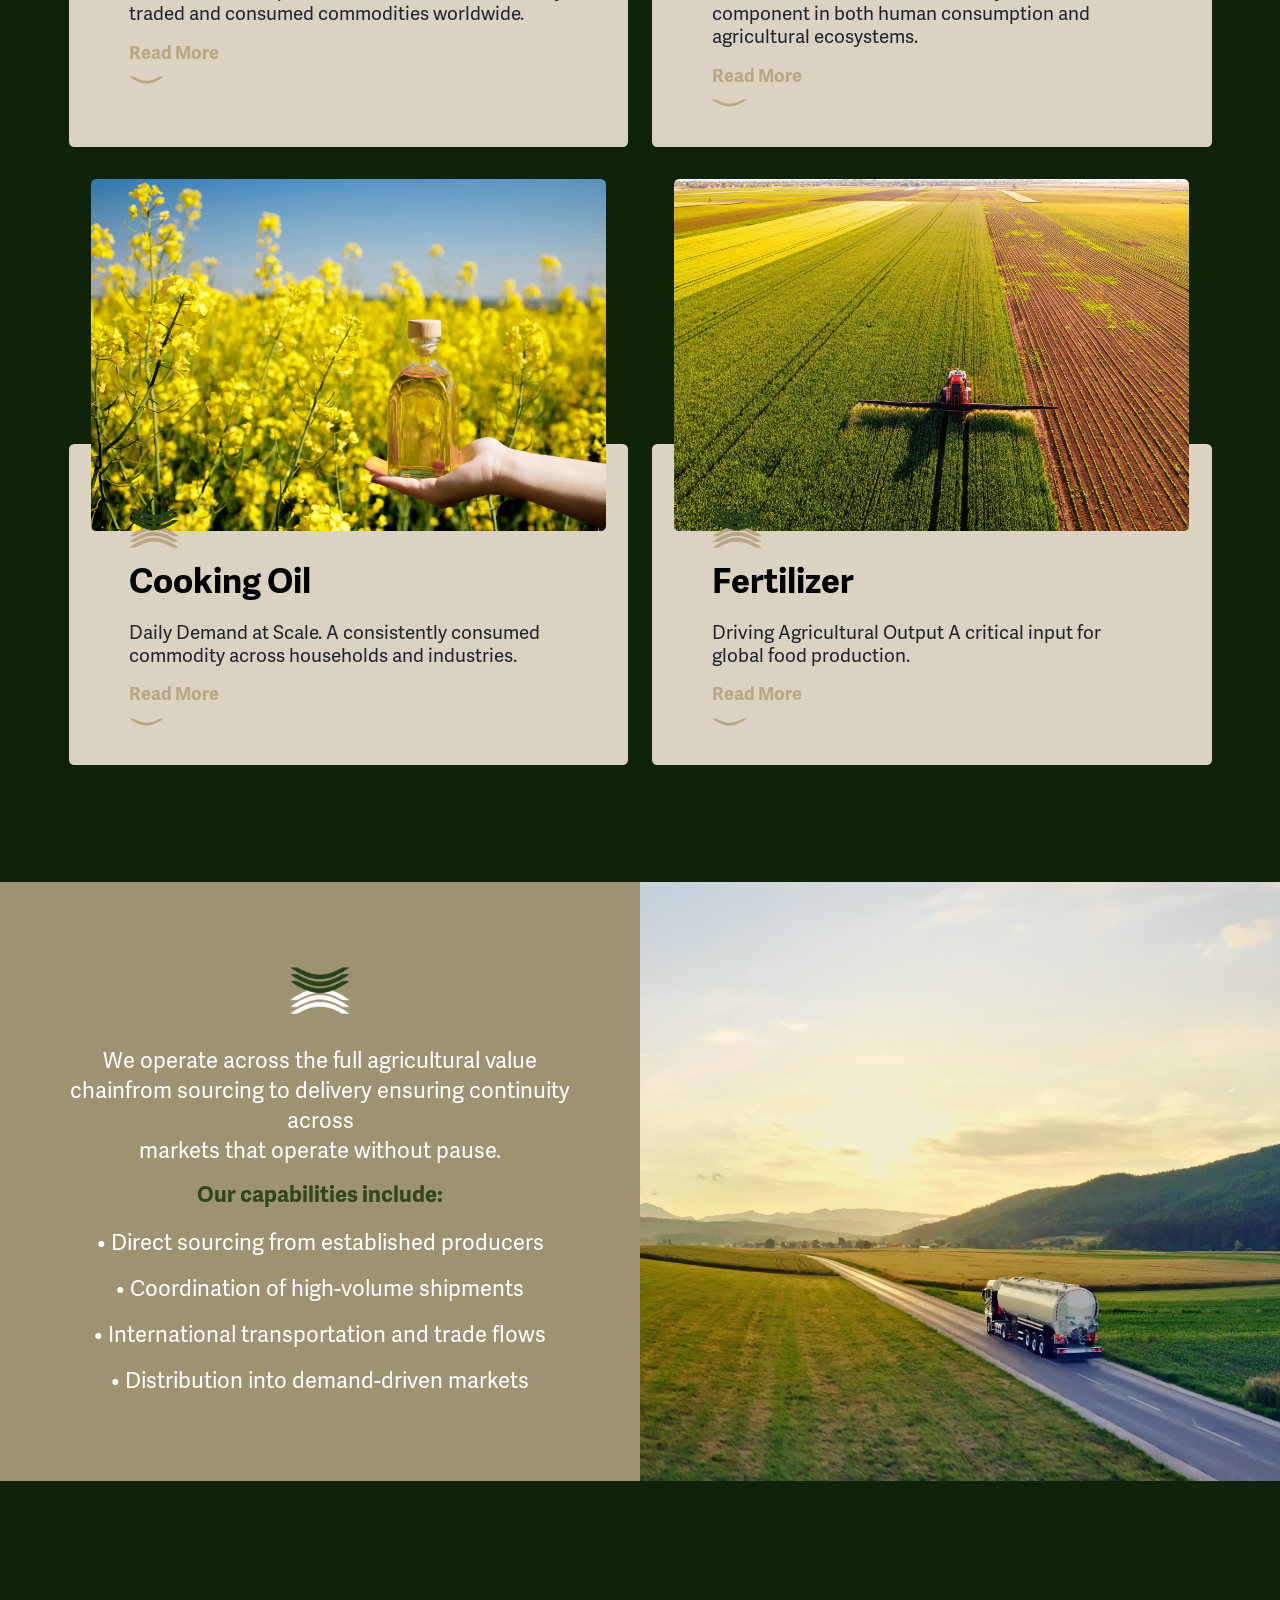
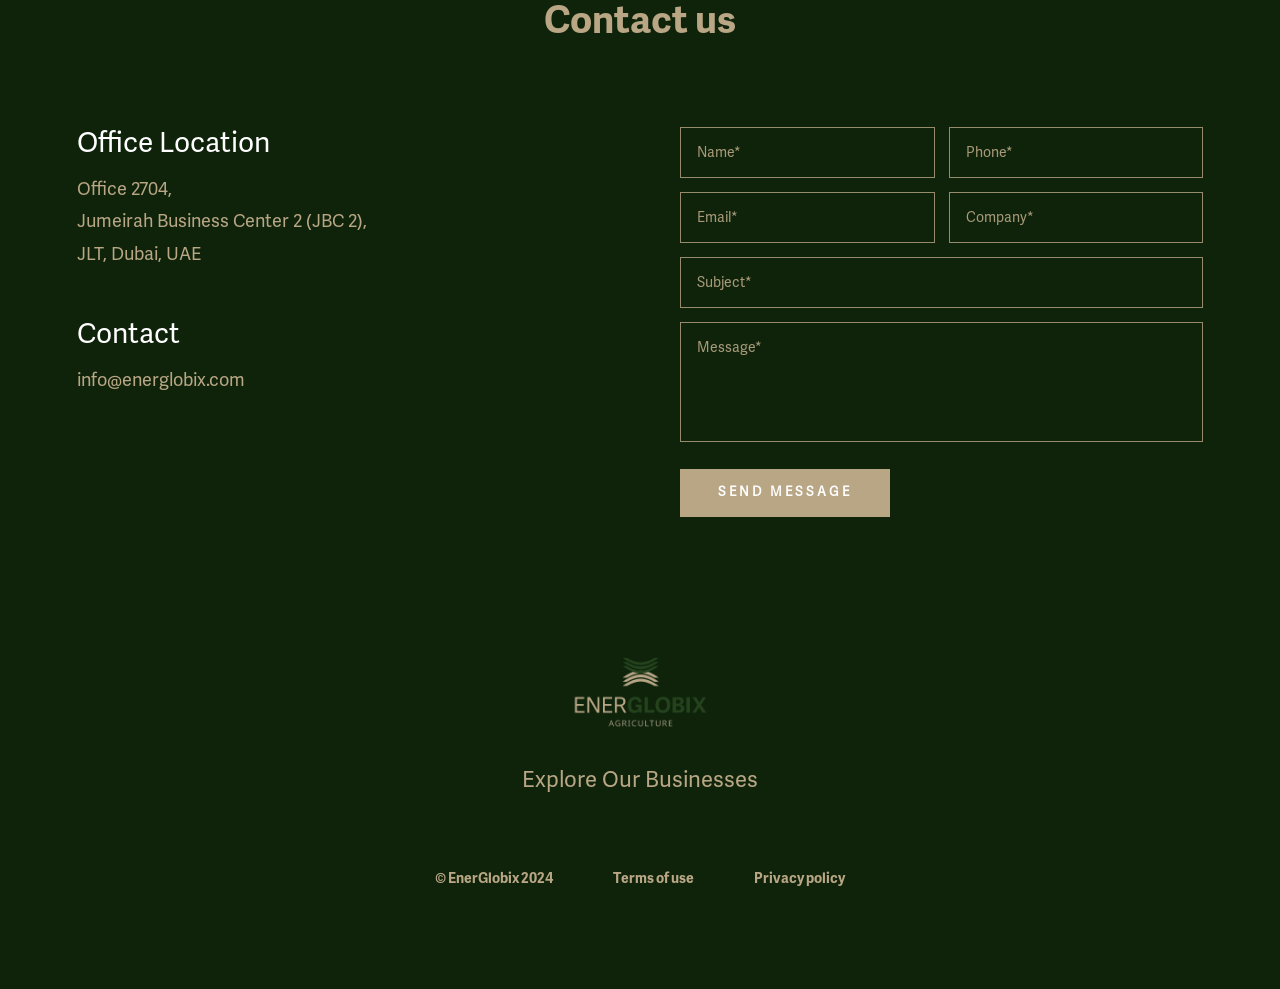
==== commit 2f2b071a: "adding all the changes" ====
--- a/index.html
+++ b/index.html
@@ -311,7 +311,7 @@
                   <div class="mt-3">
                     <a
                       class="energlobix__links font-adelle-sans-bold text-gold"
-                      href="whatwedo.html#TC1-Aviation-Fuel"
+                      href="what-we-do.html"
                       >Read More</a
                     >
                   </div>
@@ -359,7 +359,7 @@
                     <div class="mt-3">
                       <a
                         class="energlobix__links font-adelle-sans-bold text-gold"
-                        href="whatwedo.html#TC1-Aviation-Fuel"
+                        href="what-we-do.html"
                         >Read More</a
                       >
                     </div>
@@ -409,7 +409,7 @@
                     <div class="mt-3">
                       <a
                         class="energlobix__links font-adelle-sans-bold text-gold"
-                        href="whatwedo.html#TC1-Aviation-Fuel"
+                        href="what-we-do.html"
                         >Read More</a
                       >
                     </div>
@@ -457,7 +457,7 @@
                     <div class="mt-3">
                       <a
                         class="energlobix__links font-adelle-sans-bold text-gold"
-                        href="whatwedo.html#TC1-Aviation-Fuel"
+                        href="what-we-do.html"
                         >Read More</a
                       >
                     </div>
--- a/style/local.css
+++ b/style/local.css
@@ -2161,7 +2161,7 @@
   padding: 0;
   cursor: pointer;
   pointer-events: auto;
-  margin-top: 0.5rem;
+  /* margin-top: 0.5rem; */
   transition: color 0.15s ease-in-out;
 }
 
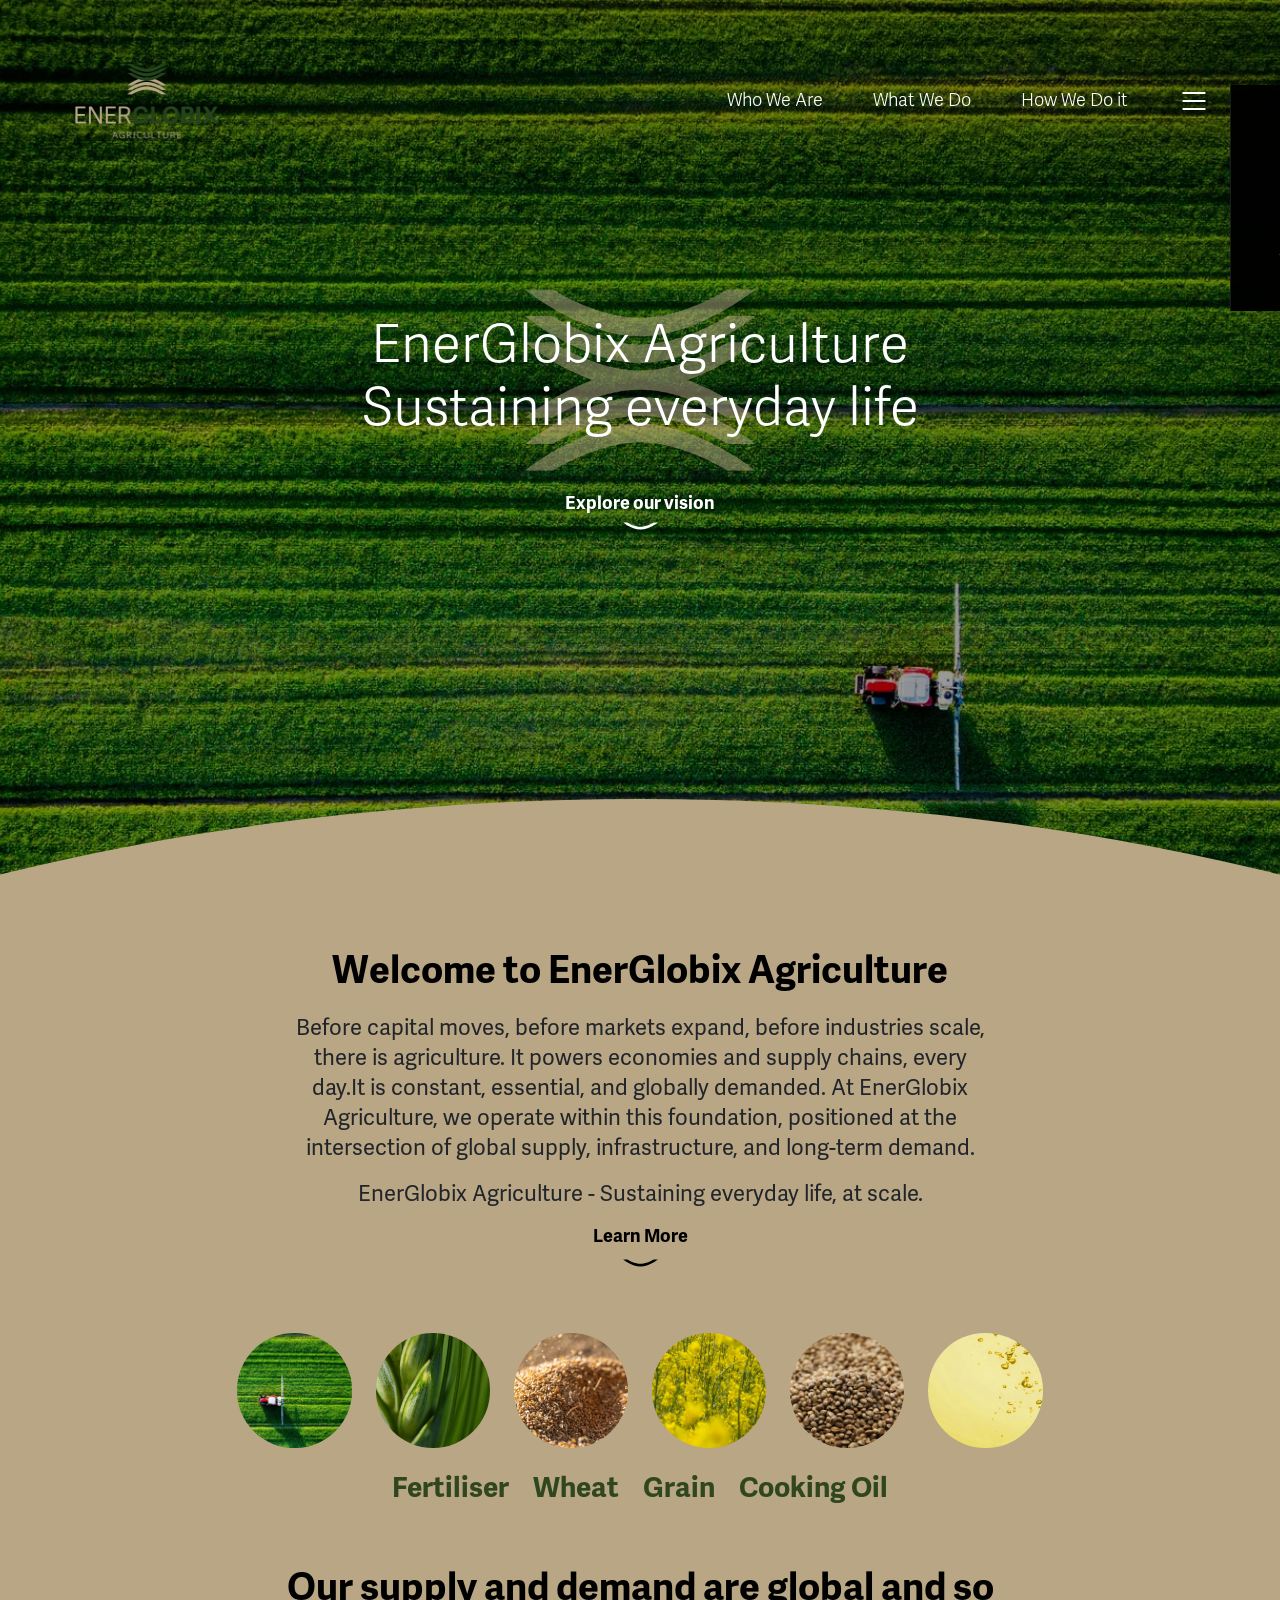
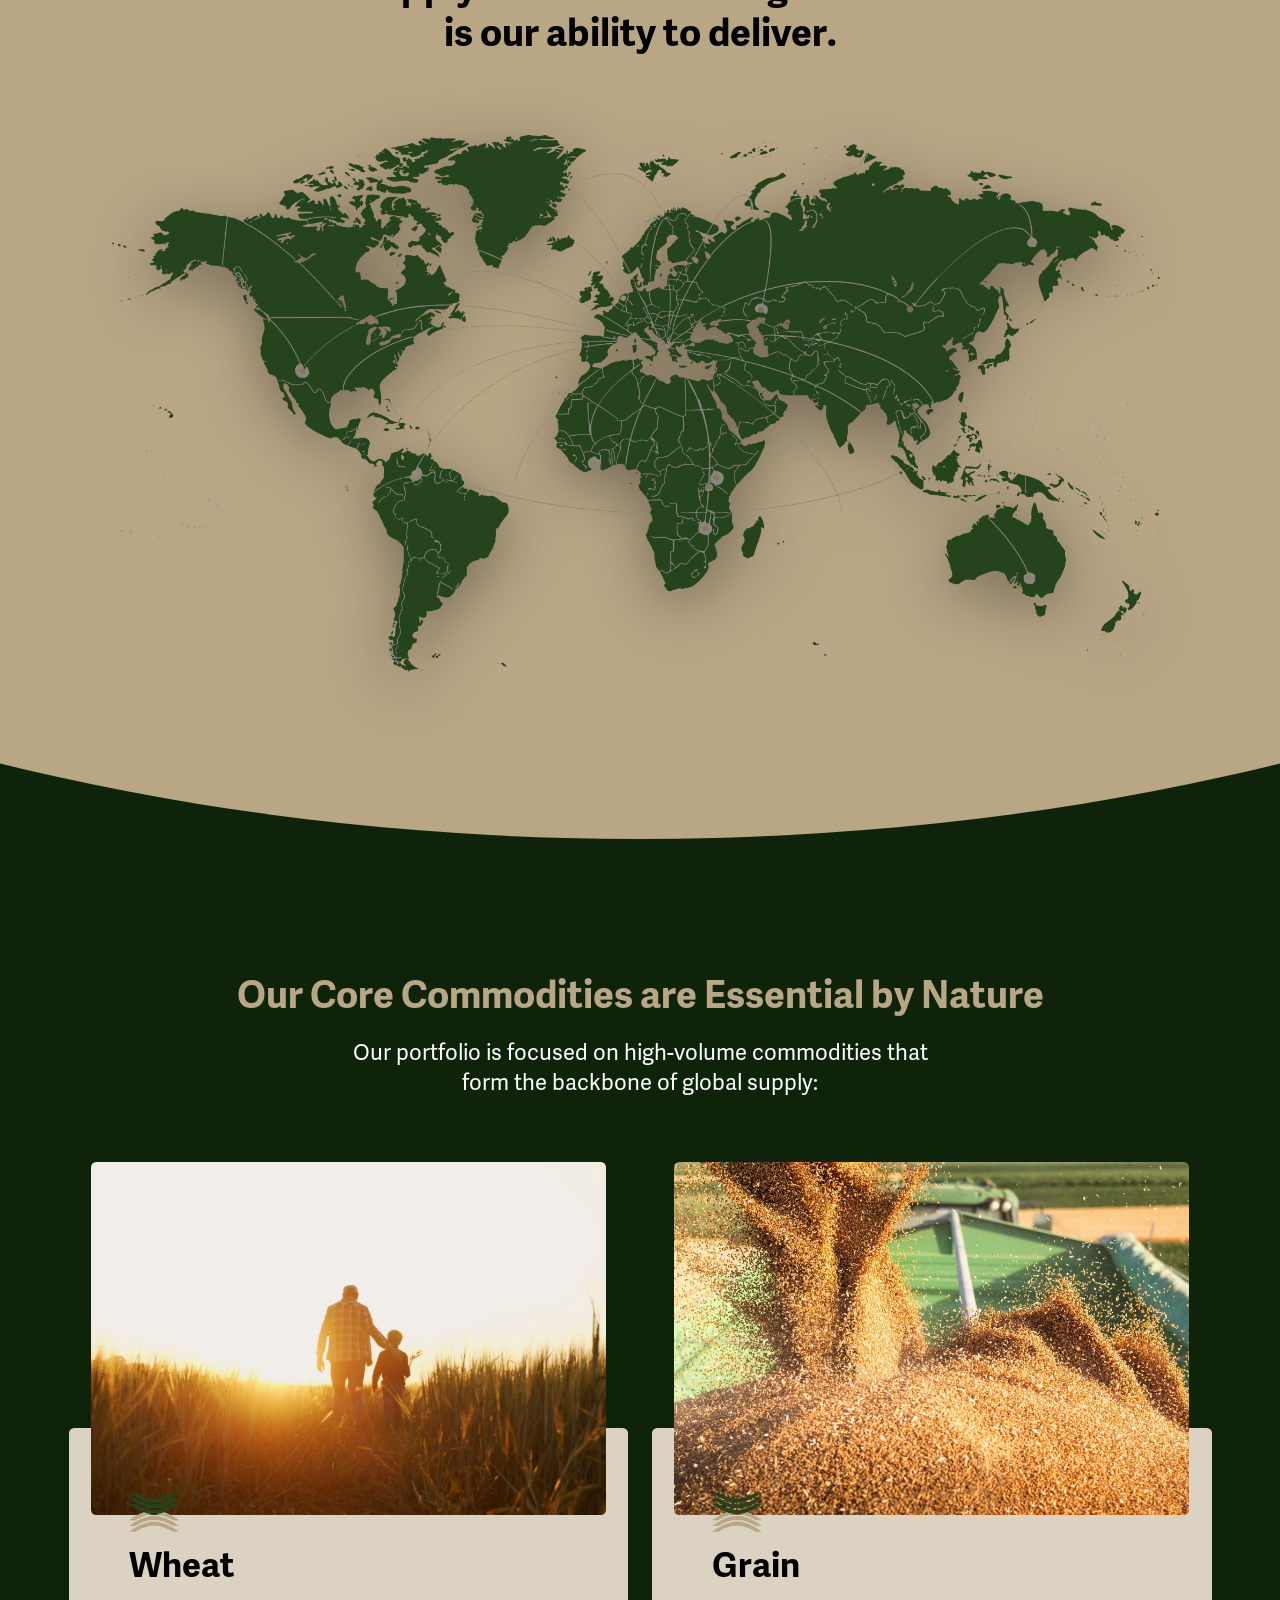
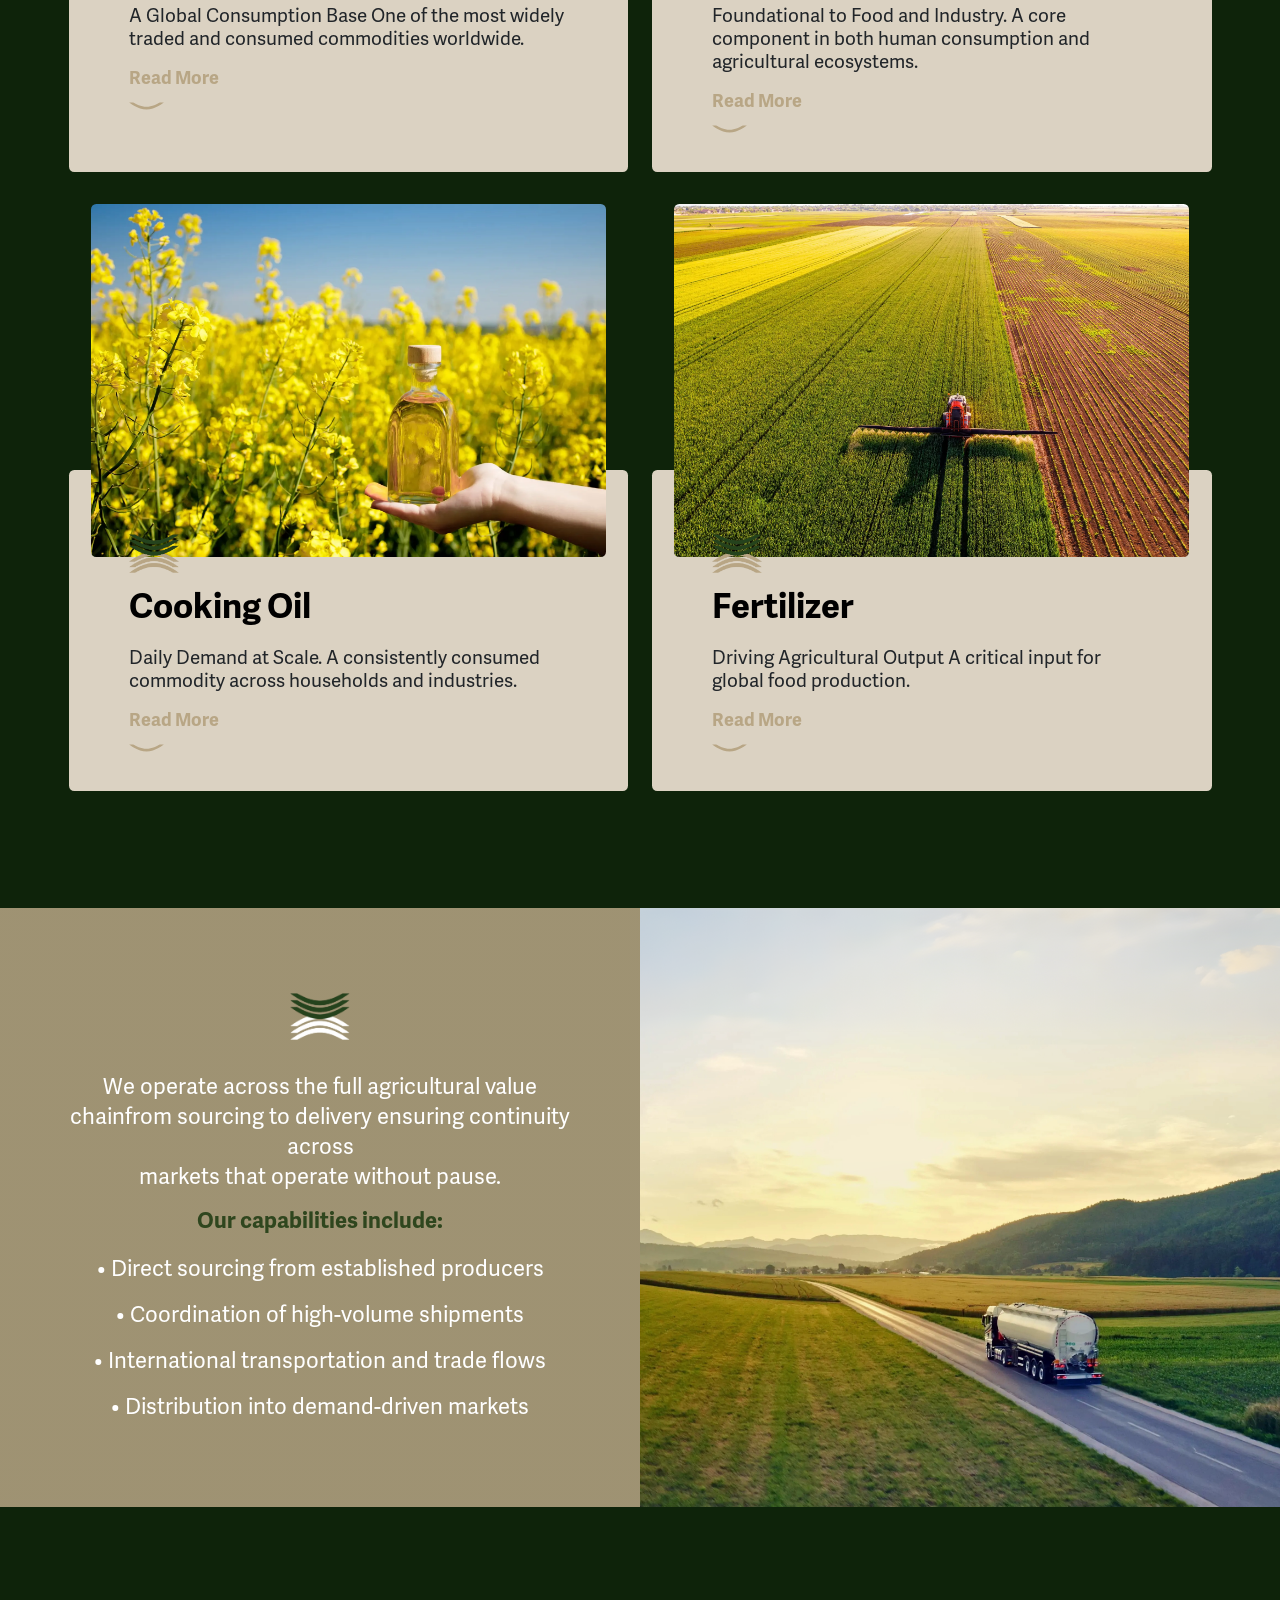
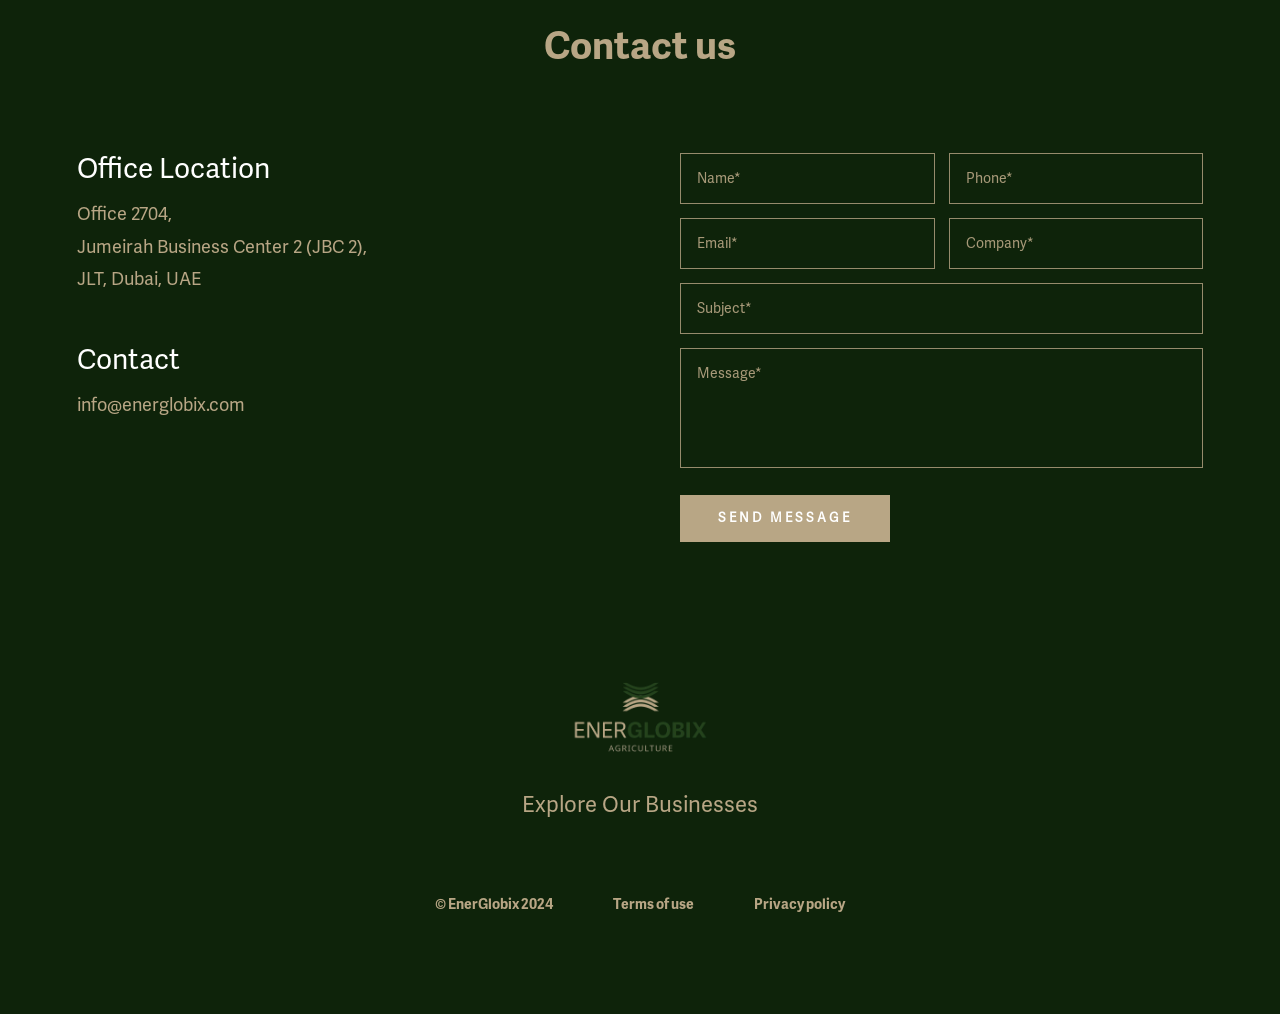
==== commit cd68b67e: "added the spacing properly" ====
--- a/index.html
+++ b/index.html
@@ -182,7 +182,7 @@
           </div>
 
           <div
-            class="container energlobix__text font-adelle-sans-regular mt-3 text-center text-[--black-color]"
+            class="container energlobix__text font-adelle-sans-regular mt-3 text-center text-[--black-color] px-0"
           >
             Before capital moves, before markets expand, before industries
             scale,
@@ -199,7 +199,7 @@
           </div>
 
           <div
-            class="container energlobix__text font-adelle-sans-regular mt-3 text-center text-[--black-color]"
+            class="container energlobix__text font-adelle-sans-regular mt-3 px-0 text-center text-[--black-color]"
           >
             EnerGlobix Agriculture - Sustaining everyday life, at scale.
           </div>
@@ -216,9 +216,9 @@
             ><img class="mt-1" src="assets/Links/arrow-black.svg" alt=""
           /></a>
 
-          <div class="container mt-5" style="margin-top: 3.8rem !important;">
+          <div class=" mt-5" style="margin-top: 3.8rem !important;">
             <div
-              class="d-flex justify-content-center align-items-center flex-wrap gap-2 gap-md-3 gap-lg-4"
+              class="circle-grid-container d-flex justify-content-center align-items-center flex-wrap gap-0 gap-md-3 gap-lg-4 px-1"
             >
               <div class="circle-placeholder circle-1"></div>
               <div class="circle-placeholder circle-2"></div>
@@ -229,7 +229,7 @@
             </div>
 
             <div
-              class="container energlobix__text font-adelle-sans-bold text-center text-light-green d-flex justify-content-center flex-wrap gap-3 gap-md-4 mt-4"
+              class="container commodity-text-tags font-adelle-sans-bold text-center text-light-green d-flex justify-content-center flex-wrap gap-3 gap-md-4 mt-4"
             >
               <span>Fertiliser</span>
               <span>Wheat</span>
@@ -268,7 +268,7 @@
           </div>
 
           <div
-            class="container energlobix__text font-adelle-sans-regular mt-3 text-center text-white"
+            class="container energlobix__text px-0 font-adelle-sans-regular mt-3 text-center text-white"
           >
             Our portfolio is focused on high-volume commodities that
             <br class="hide-on-mobile" />
@@ -570,7 +570,7 @@
           </h1>
 
           <!-- Main Row -->
-          <div class="contact-layout">
+          <div class="contact-layout px-0">
             <!-- LEFT -->
             <div class="contact-info">
               <div class="mb-5">
--- a/style/local.css
+++ b/style/local.css
@@ -895,7 +895,7 @@
 .who-we-are-about-section {
   position: relative;
   margin-top: -335px;
-  background-image: url("../assets/Links/compressed-img/bg-images/circle-who-new.svg");
+  background-image: url("[data-uri]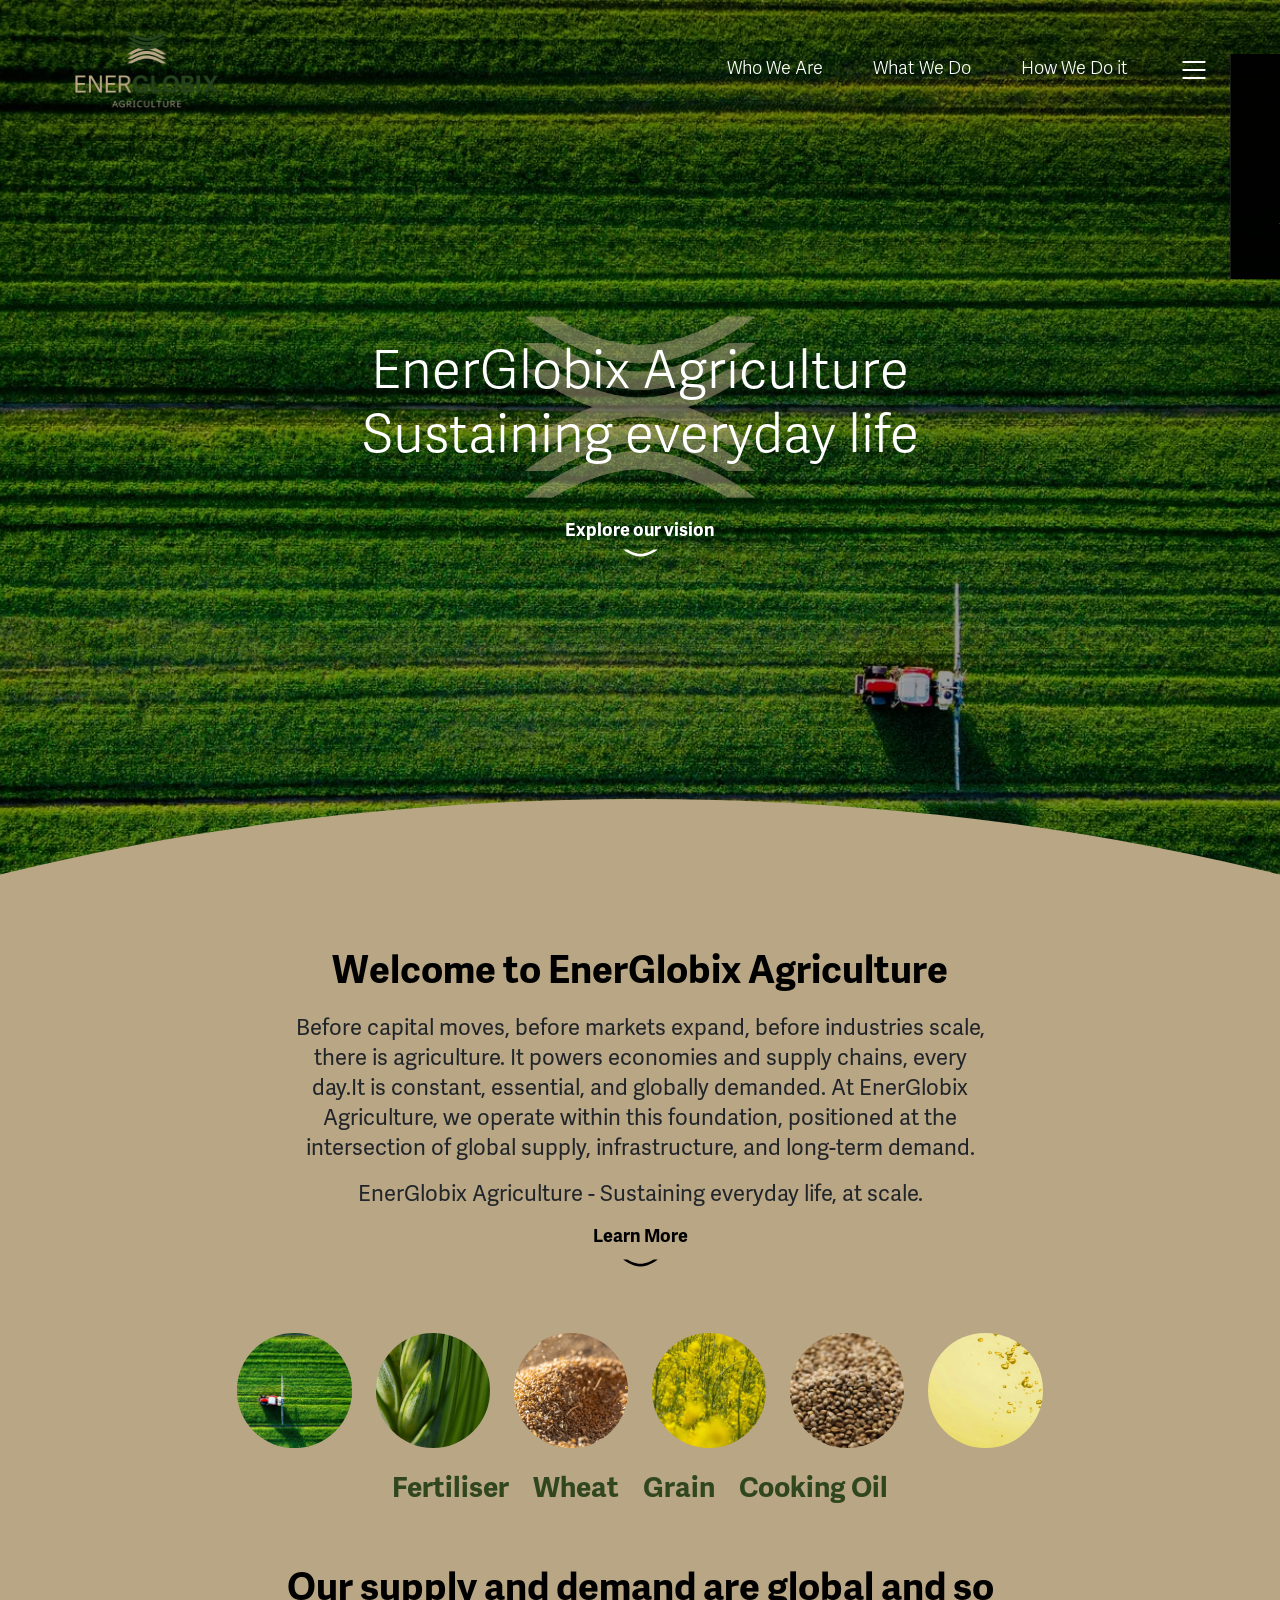
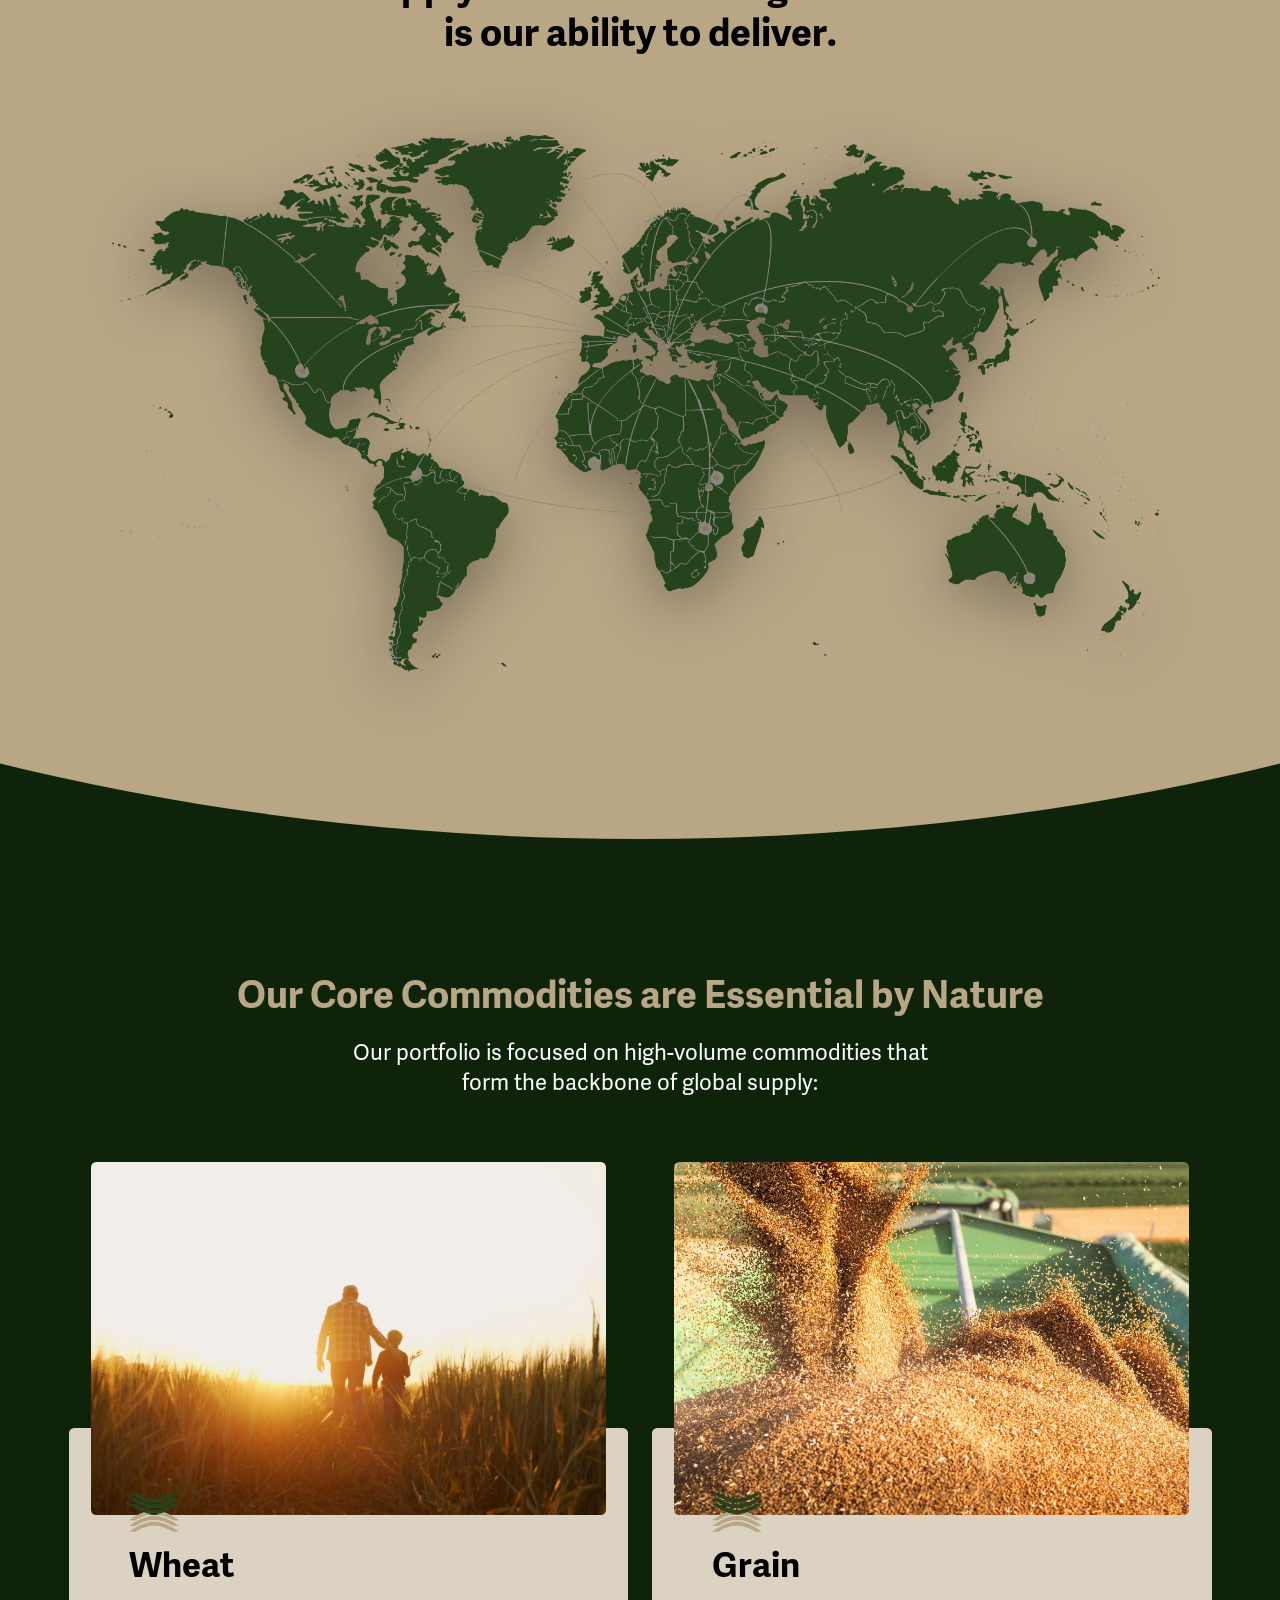
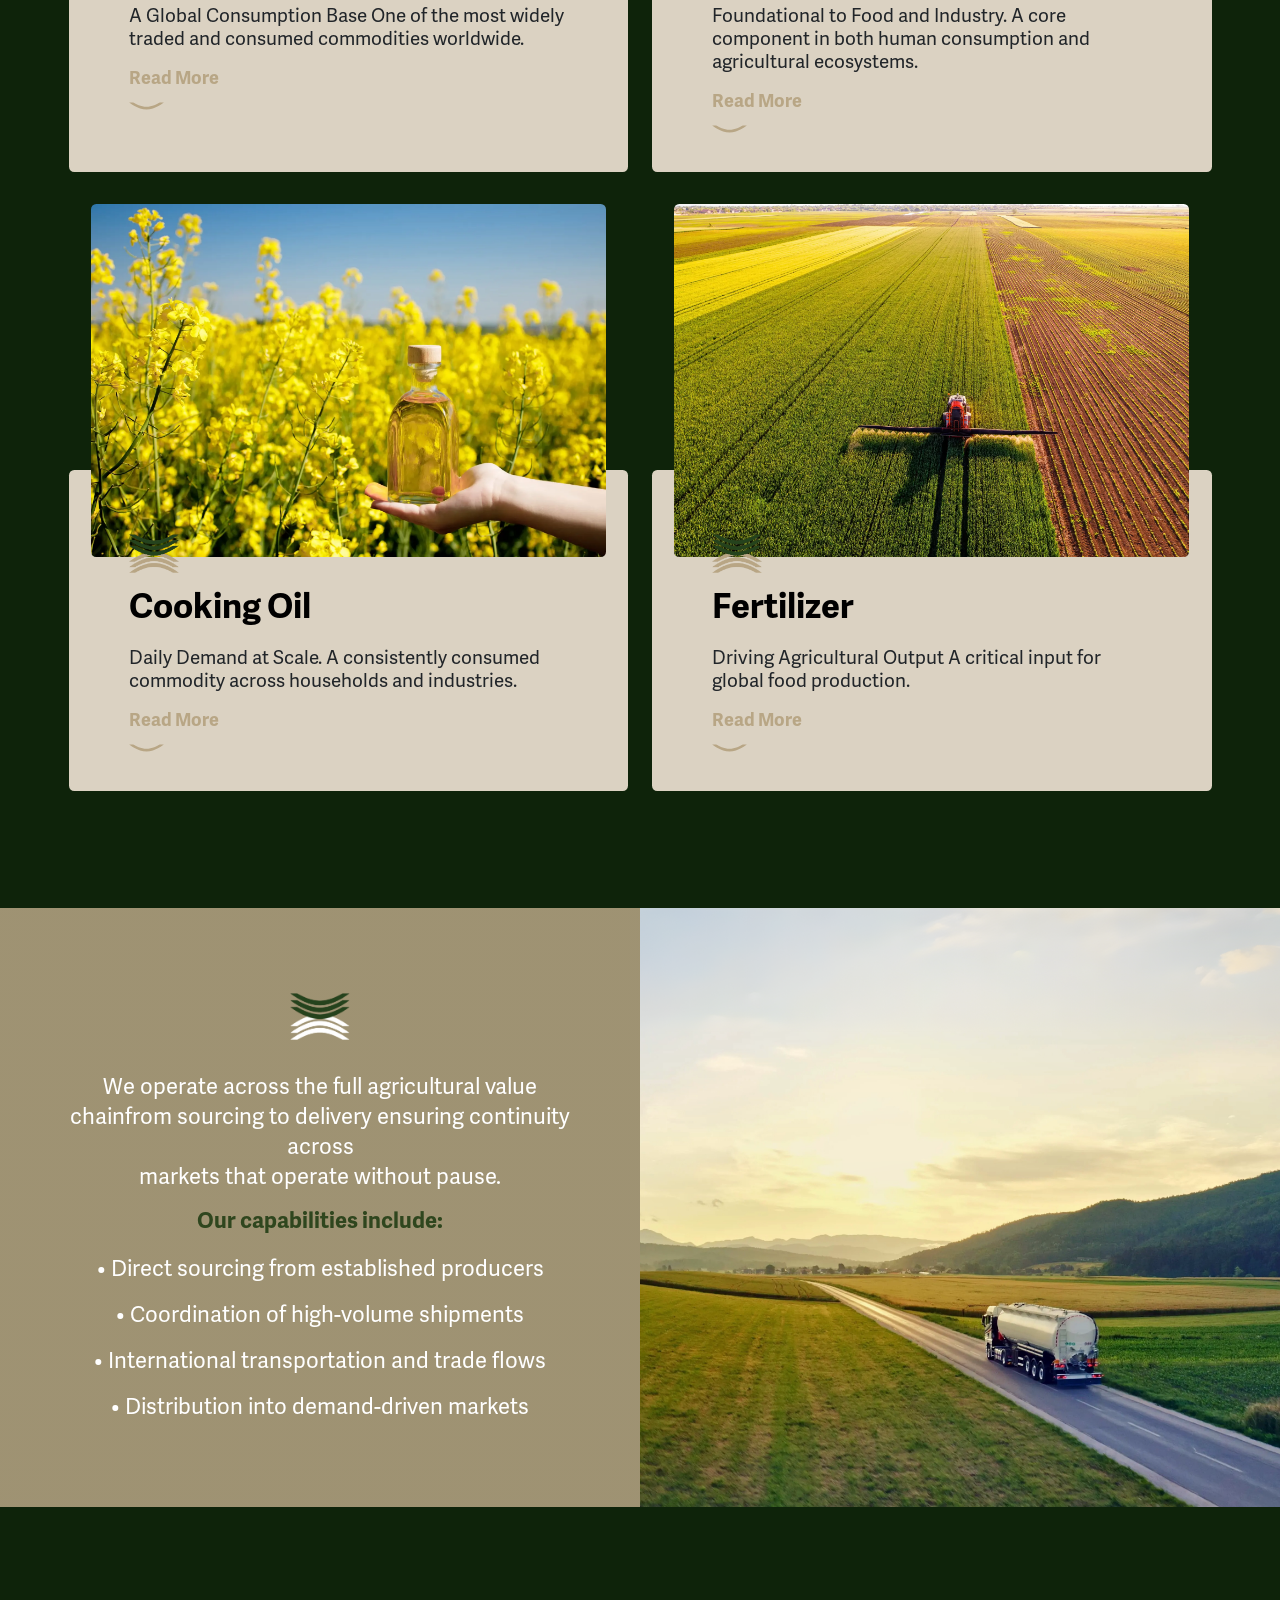
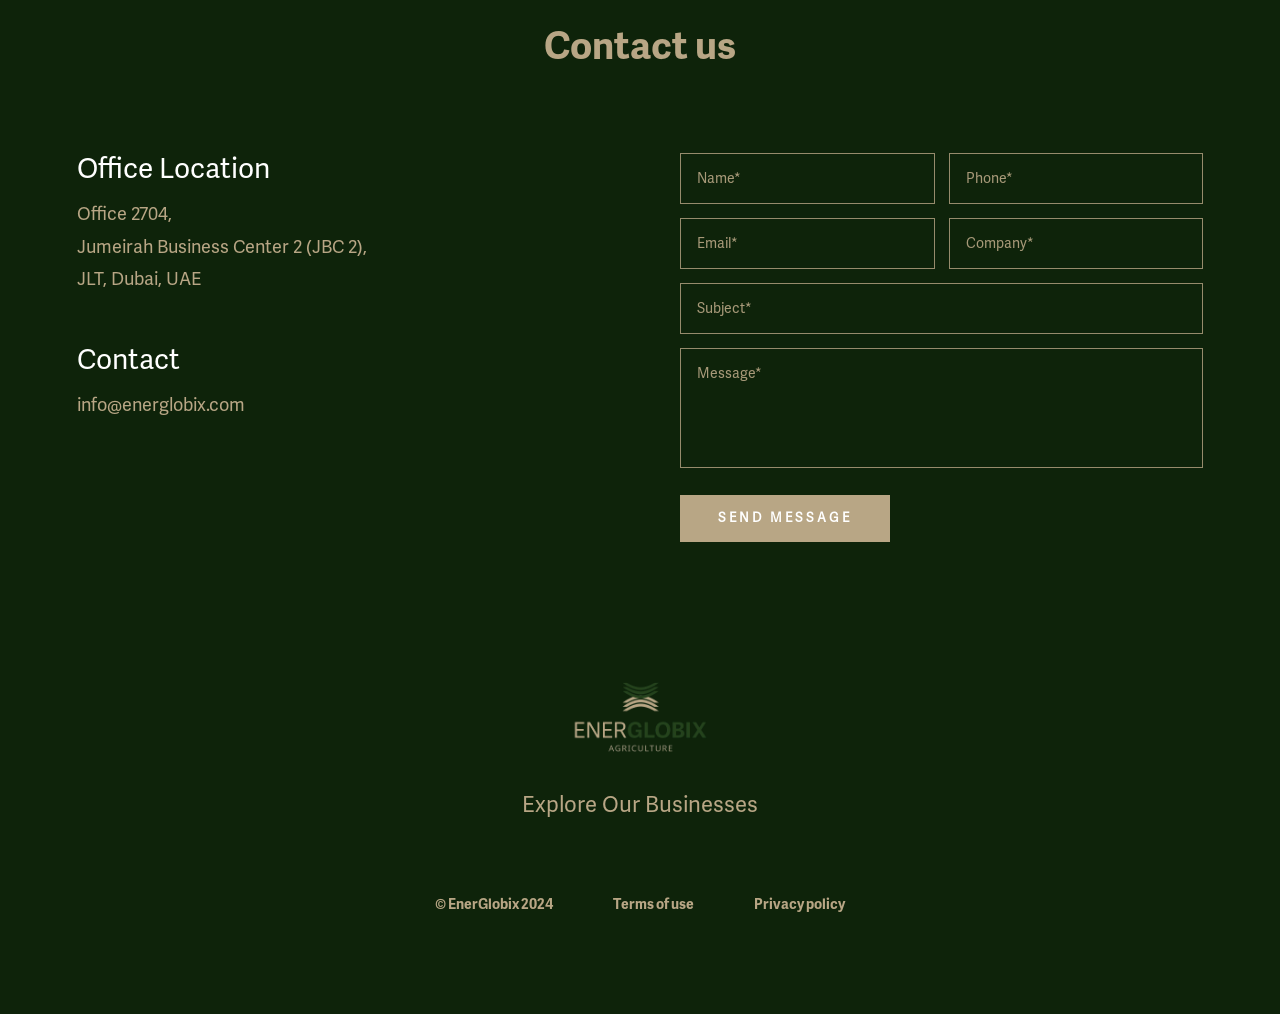
==== commit 8eccdc89: "adding all the changes" ====
--- a/index.html
+++ b/index.html
@@ -832,6 +832,22 @@
           setTimeout(adjustOverlapPadding, 100);
         }
       });
+
+      // Dynamic padding-top on hero-content-wrapper based on navbar height
+      document.addEventListener("DOMContentLoaded", () => {
+        const navbar = document.querySelector(".energlobix__navbar");
+        const heroWrapper = document.querySelector(".hero-content-wrapper");
+        if (navbar && heroWrapper) {
+          function syncNavbarPadding() {
+            const navHeight = navbar.getBoundingClientRect().height;
+            heroWrapper.style.paddingTop = navHeight + "px";
+          }
+          syncNavbarPadding();
+          window.addEventListener("resize", syncNavbarPadding);
+          const navResizeObserver = new ResizeObserver(syncNavbarPadding);
+          navResizeObserver.observe(navbar);
+        }
+      });
     </script>
   </body>
 </html>
--- a/style/local.css
+++ b/style/local.css
@@ -398,12 +398,12 @@
 
 /* Base styles for the navbar */
 .energlobix__navbar {
-  height: 202.937px;
+  /* height: auto — measured dynamically by JS */
   display: flex;
   justify-content: space-between;
   align-items: center;
-  align-items: center;
-  padding: 1rem 0;
+  padding: 2rem 0;
+  padding-bottom: 0 !important;
   width: 100%;
   max-width: 1320px;
   position: absolute;
@@ -709,16 +709,15 @@
 }
 
 .hero-content-wrapper {
-  /* position: absolute;
-  top: 0;
-  left: 0; */
+  position: relative;
+  z-index: 2;
   width: 100%;
-  height: calc(100% - 280px);
+  height: calc(100% - 335px); /* = abs(.about-section margin-top) on desktop */
   display: flex;
   flex-direction: column;
   justify-content: center;
   align-items: center;
-  /* background-color: red; */
+  /* padding-top set dynamically by JS based on navbar height */
 }
 
 .green-map-bg {
@@ -735,11 +734,7 @@
   background-repeat: no-repeat;
 }
 
-@media (max-width: 992px) {
-  .hero-content-wrapper {
-    height: calc(100% - 335px);
-  }
-}
+/* hero-content-wrapper 992px override removed — desktop uses 335px, mobile uses 535px */
 
 .hero-mid-section {
   position: relative;
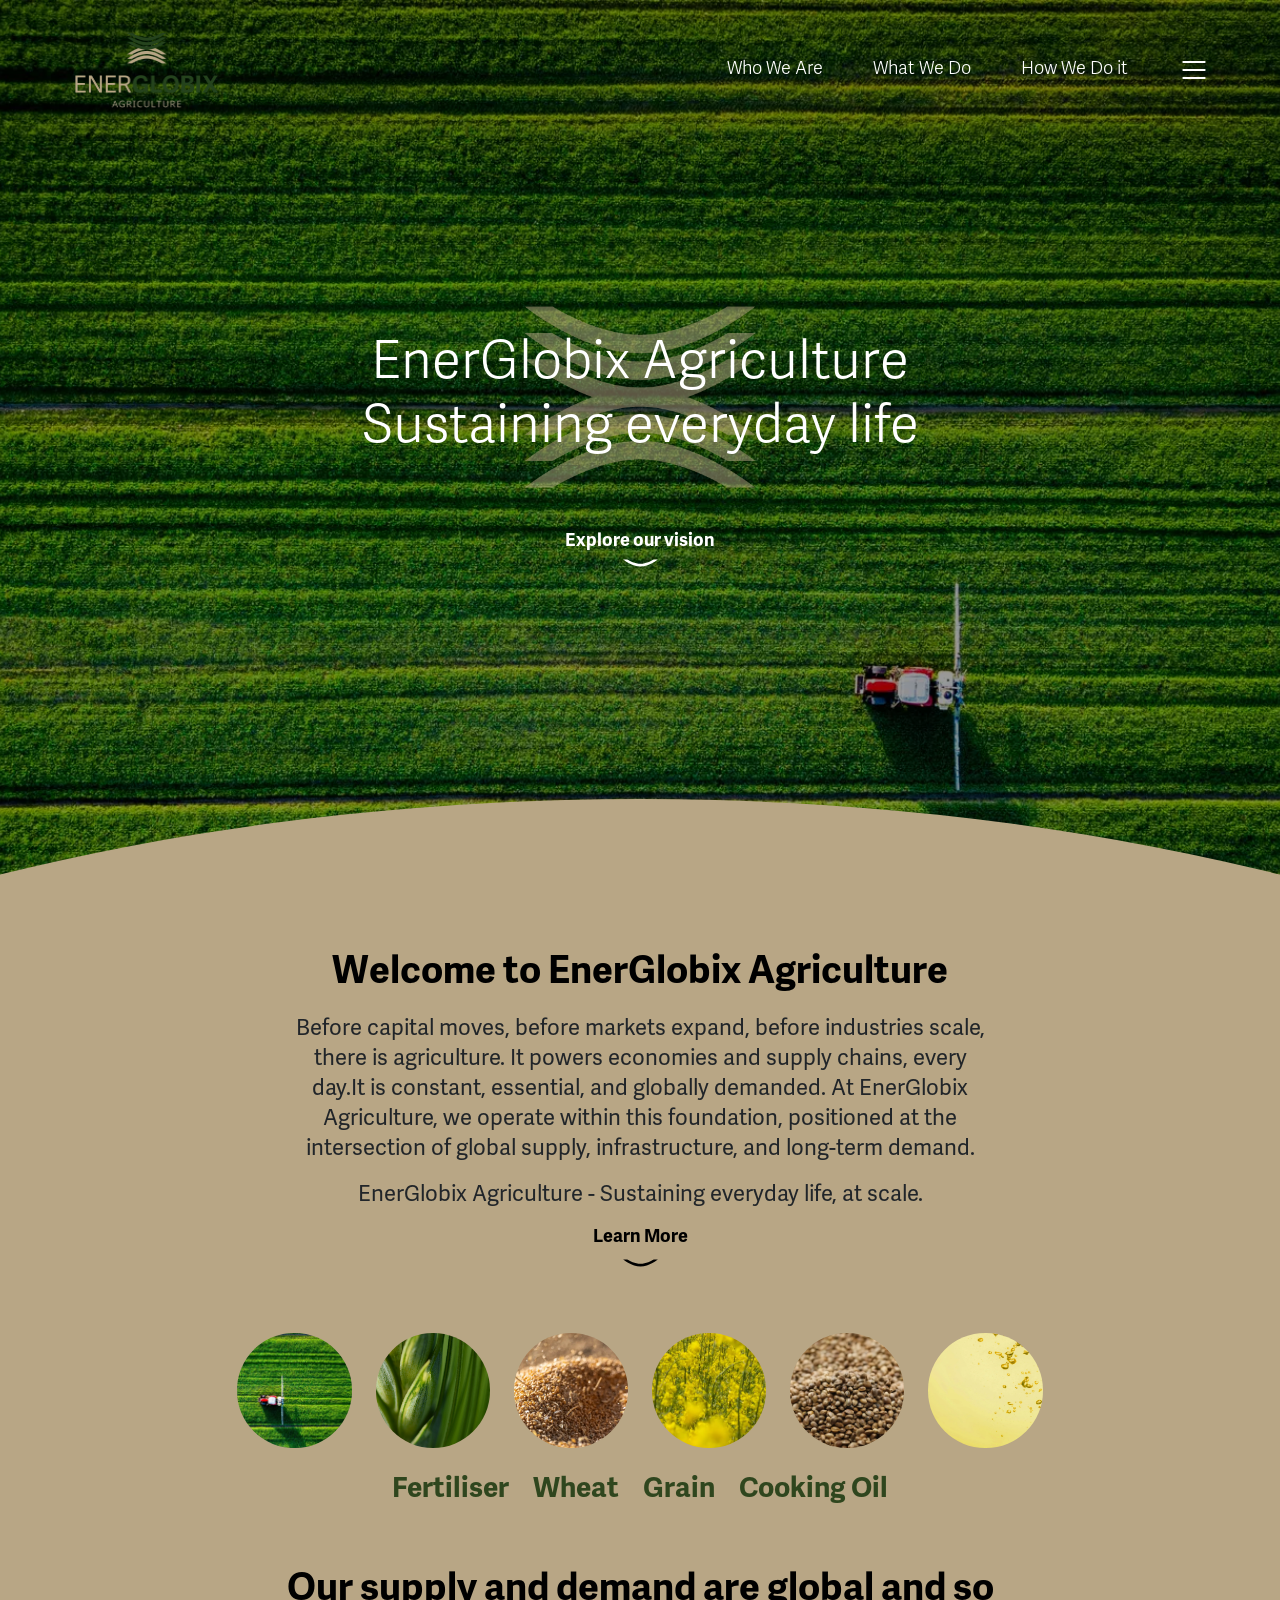
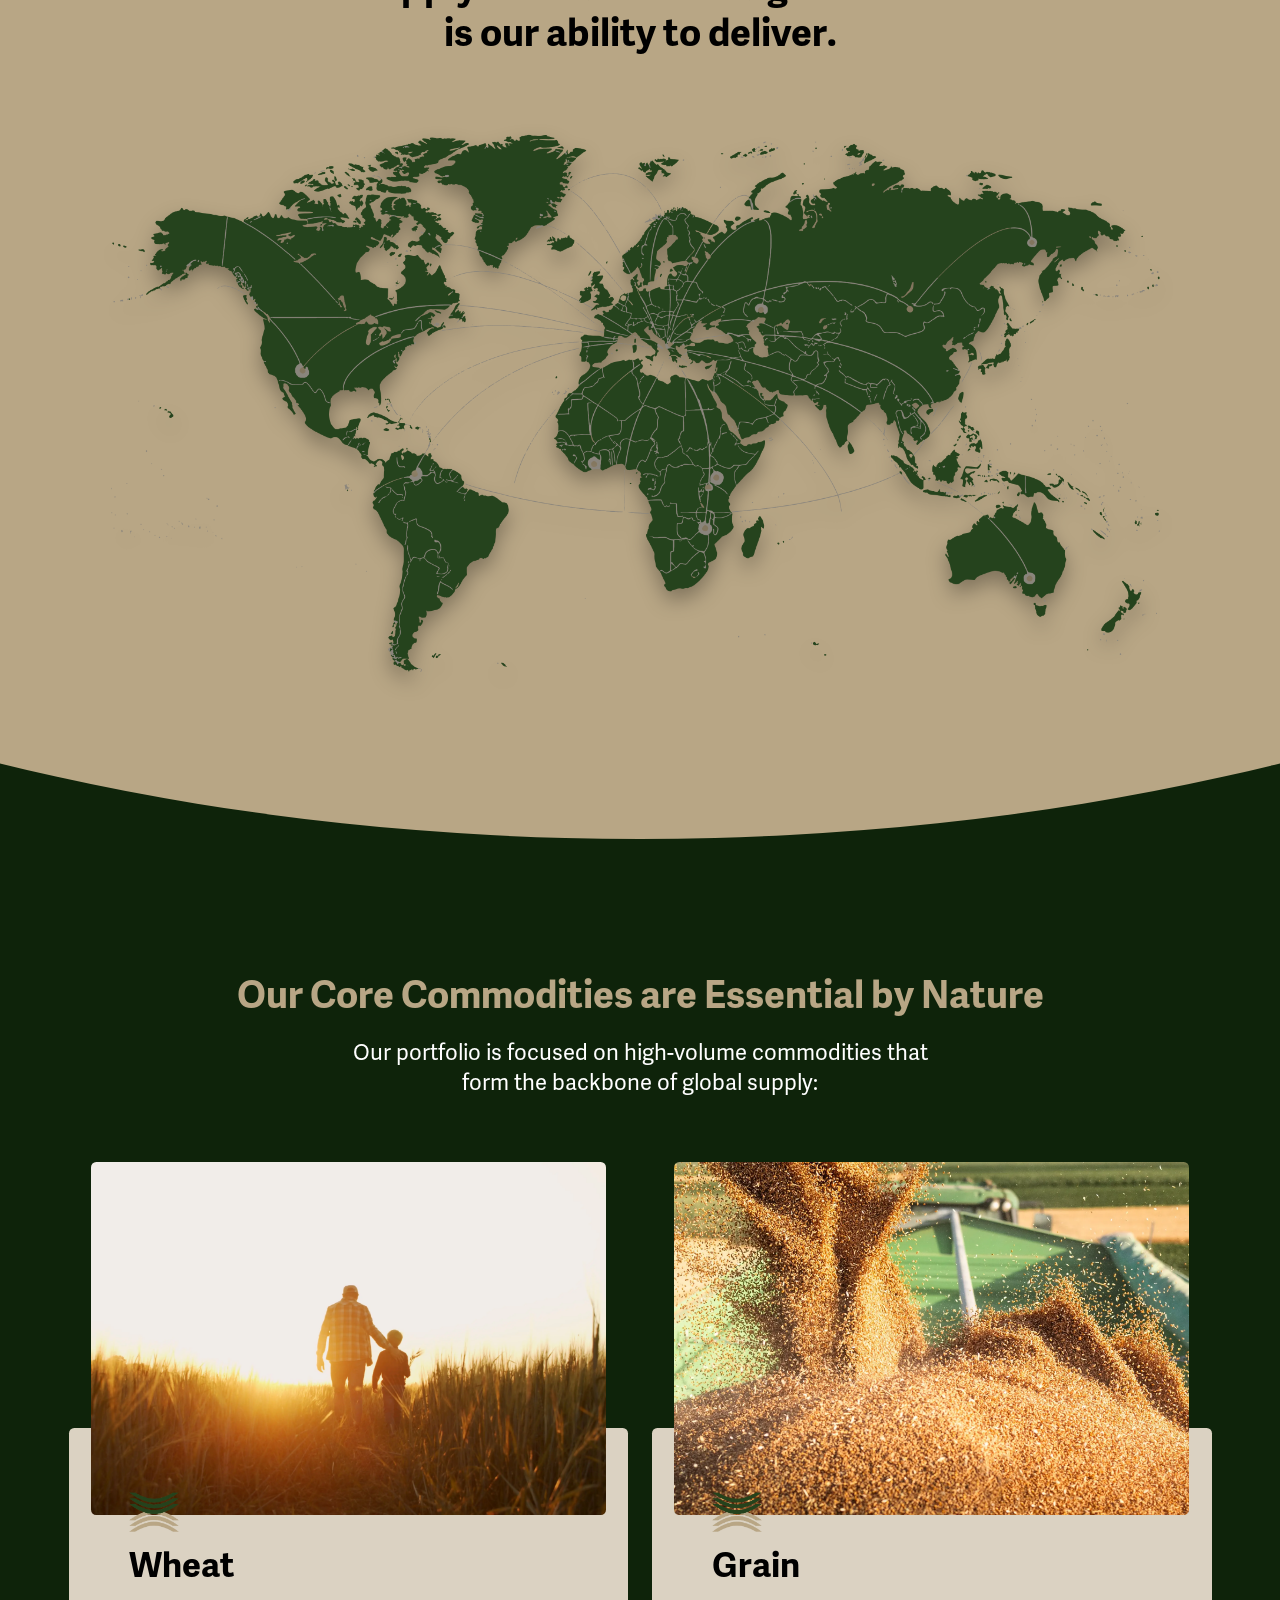
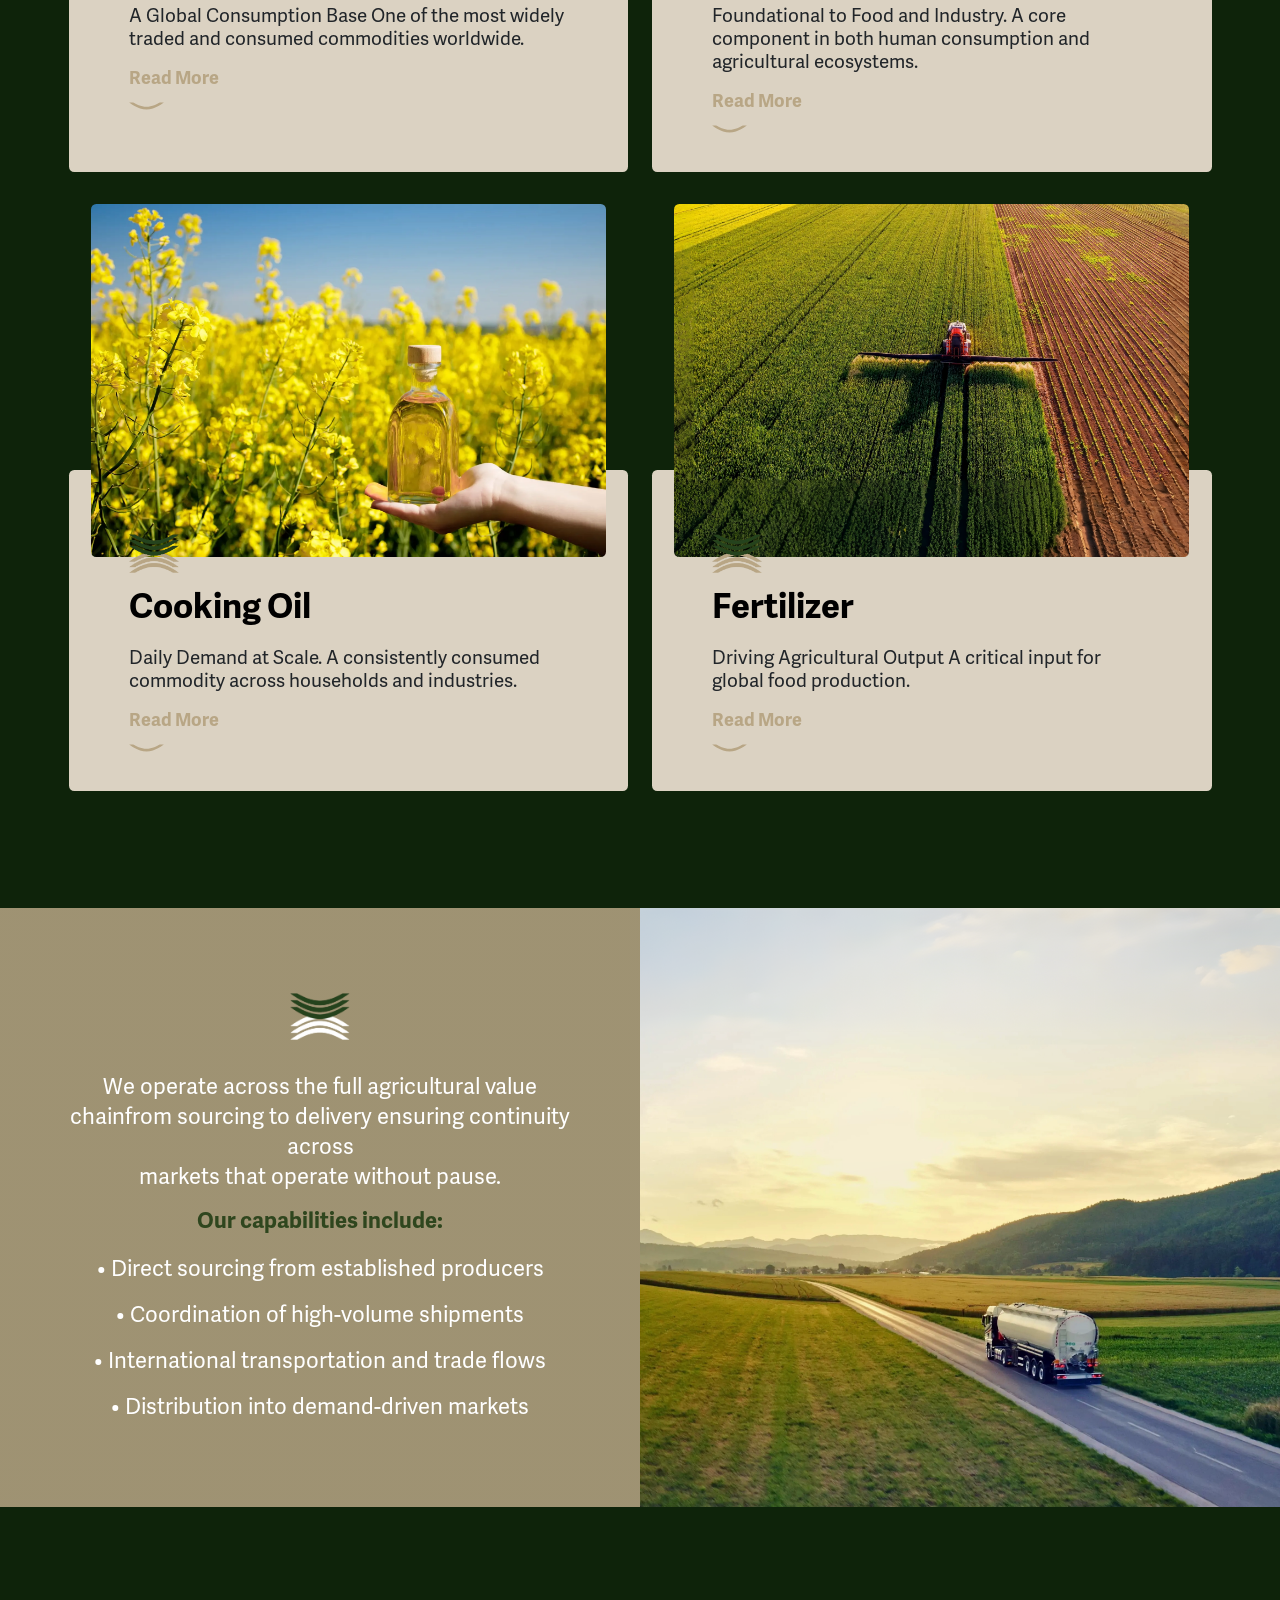
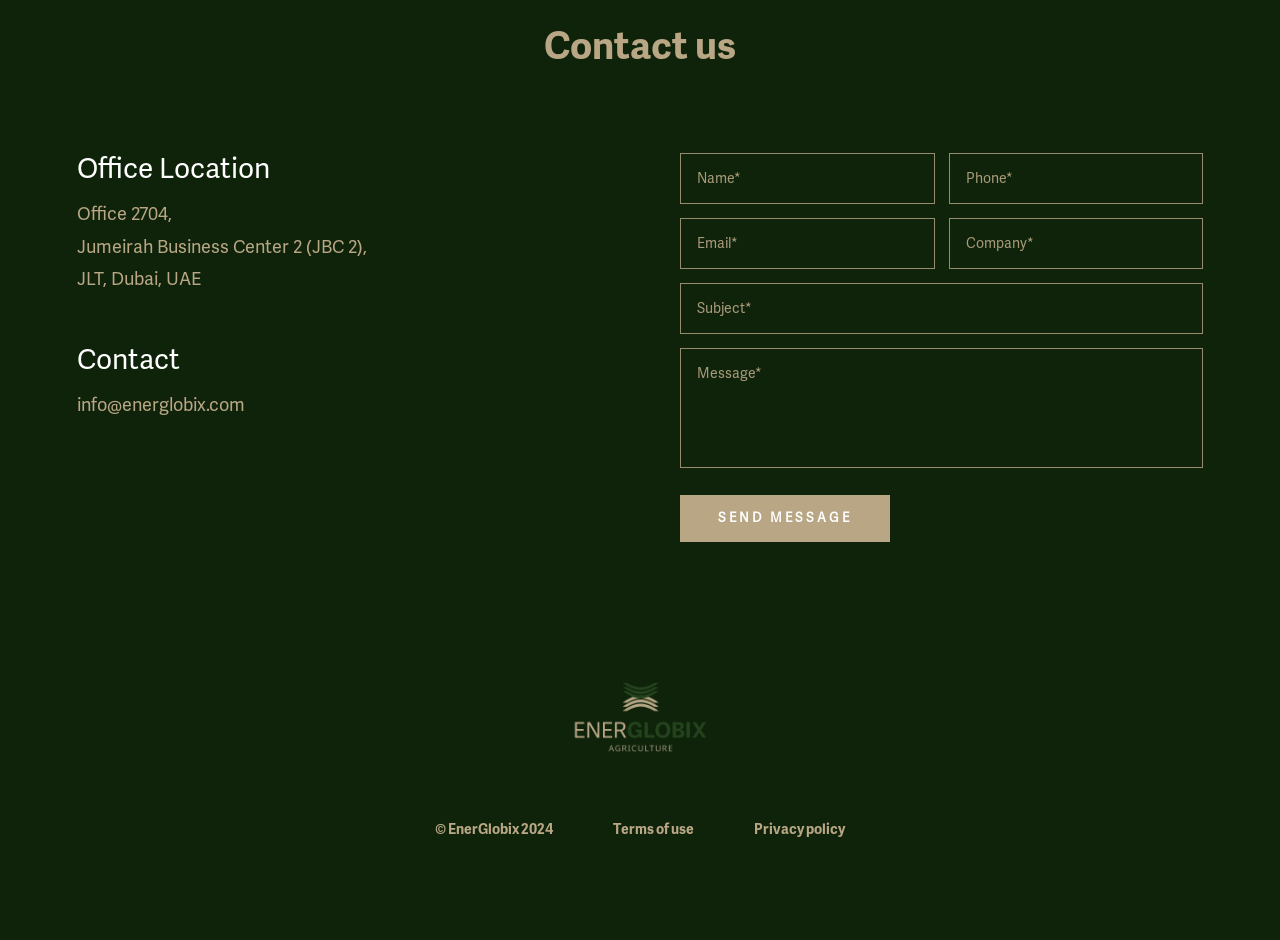
==== commit 2428159e: "adding  all the changes" ====
--- a/index.html
+++ b/index.html
@@ -75,13 +75,24 @@
                 </button>
 
                 <ul class="nav-menu-list">
-                  <li class="nav-menu-item">
-                    <a
-                      href="https://energlobixholding.kasehub.com/"
-                      class="nav-menu-link"
-                      >Holding</a
-                    >
+
+                  <li class="nav-menu-item has-submenu">
+                    <a href="#" class="nav-menu-link toggle-submenu">
+                      Agriculture
+                      <svg class="submenu-arrow" fill="none" stroke="currentColor" viewBox="0 0 24 24" width="12" height="12">
+                        <path stroke-linecap="round" stroke-linejoin="round" stroke-width="2" d="M19 9l-7 7-7-7"></path>
+                      </svg>
+                    </a>
+                    <ul class="nav-submenu">
+                      <li><a href="https://energlobixagriculture.kasehub.com/" class="submenu-link">Home</a></li>
+                      <li><a href="https://energlobixagriculture.kasehub.com/who-we-are.html" class="submenu-link">Who We Are</a></li>
+                      <li><a href="https://energlobixagriculture.kasehub.com/what-we-do.html" class="submenu-link">What We Do</a></li>
+                      <li><a href="https://energlobixagriculture.kasehub.com/how-we-do-it.html" class="submenu-link">How We Do It</a></li>
+                    </ul>
                   </li>
+
+                  
+                  
                   <li class="nav-menu-item has-submenu">
                     <a href="#" class="nav-menu-link toggle-submenu">
                       Energy
@@ -98,20 +109,23 @@
                       <li><a href="https://energlobix.com/contact" class="submenu-link">Contact</a></li>
                     </ul>
                   </li>
-                  <li class="nav-menu-item has-submenu">
-                    <a href="#" class="nav-menu-link toggle-submenu">
-                      Agriculture
-                      <svg class="submenu-arrow" fill="none" stroke="currentColor" viewBox="0 0 24 24" width="12" height="12">
-                        <path stroke-linecap="round" stroke-linejoin="round" stroke-width="2" d="M19 9l-7 7-7-7"></path>
-                      </svg>
-                    </a>
-                    <ul class="nav-submenu">
-                      <li><a href="https://energlobixagriculture.kasehub.com/" class="submenu-link">Home</a></li>
-                      <li><a href="https://energlobixagriculture.kasehub.com/who-we-are.html" class="submenu-link">Who We Are</a></li>
-                      <li><a href="https://energlobixagriculture.kasehub.com/what-we-do.html" class="submenu-link">What We Do</a></li>
-                      <li><a href="https://energlobixagriculture.kasehub.com/how-we-do-it.html" class="submenu-link">How We Do It</a></li>
-                    </ul>
+
+                  <li class="nav-menu-item">
+                    <a
+                      href="https://energlobixholding.kasehub.com/"
+                      class="nav-menu-link"
+                      >Holding</a
+                    >
                   </li>
+
+                   <li class="nav-menu-item">
+                  <a
+                    href="https://energlobix.kasehub.com/"
+                    class="nav-menu-link"
+                    >Main Site</a
+                  >
+                </li>
+                  
                 </ul>
               </div>
             </div>
@@ -234,7 +248,7 @@
               <span>Fertiliser</span>
               <span>Wheat</span>
               <span>Grain</span>
-              <span>Cooking Oil</span>
+              <span>Cooking Oil</span>  
             </div>
 
             <div
@@ -251,7 +265,7 @@
                 class="w-100 img-fluid"
                 src="assets/Links/compressed-img/Agriculture Map.png"
                 alt=""
-                style="filter: drop-shadow(0px 15px 30px rgba(0, 0, 0, 0.35));"
+                style="filter: drop-shadow(0px 10px 10px rgba(0, 0, 0, 0.3));"
               />
             </div>
           </div>
@@ -262,13 +276,13 @@
       <div class="green-section">
         <div id="commodities" class="commodities-section">
           <div
-            class="energlobix__title font-adelle-sans-bold text-center text-gold"
+            class="energlobix__title padding-x font-adelle-sans-bold text-center text-gold"
           >
             Our Core Commodities are Essential by Nature
           </div>
 
           <div
-            class="container energlobix__text px-0 font-adelle-sans-regular mt-3 text-center text-white"
+            class="container energlobix__text font-adelle-sans-regular mt-3 text-center text-white"
           >
             Our portfolio is focused on high-volume commodities that
             <br class="hide-on-mobile" />
@@ -373,7 +387,7 @@
             </div>
           </div>
 
-          <div class="row mt-3">
+          <div class="row mt-lg-3">
             <div
               id="Purpose-and-Values"
               class="col-lg-6 col-md-6 col-sm-12 mt-3"
@@ -429,7 +443,8 @@
               <div class="about-us-card">
                 <div class="card-image-container text-center">
                   <img
-                    class="card-image-2"
+                  style="object-position: bottom center;"
+                    class="card-image-2 "
                     src="assets/Links/compressed-img/agri-card-4.webp"
                     alt=""
                   />
@@ -633,9 +648,6 @@
           <div class="contact-footer">
             <img src="./assets/Links/logo.png" class="footer-logo" alt="" />
 
-            <h3 class="footer-subtitle">
-              Explore Our Businesses
-            </h3>
 
             <div class="footer-links-wrapper">
               <h4 class="footer-link-text">
@@ -764,24 +776,21 @@
           toggle.dataset.bound = "true";
 
           toggle.addEventListener("click", (e) => {
-            // Only execute on mobile/tablet (below 992px)
-            if (window.innerWidth < 992) {
-              e.preventDefault();
-              e.stopPropagation();
-              const parentLi = toggle.closest(".has-submenu");
-              const submenu = parentLi.querySelector(".nav-submenu");
-              
-              // Close other submenus first (accordion behavior)
-              document.querySelectorAll(".nav-submenu").forEach(sub => {
-                if (sub !== submenu) sub.classList.remove("open");
-              });
-              document.querySelectorAll(".has-submenu").forEach(li => {
-                if (li !== parentLi) li.classList.remove("active");
-              });
-              
-              submenu.classList.toggle("open");
-              parentLi.classList.toggle("active");
-            }
+            e.preventDefault();
+            e.stopPropagation();
+            const parentLi = toggle.closest(".has-submenu");
+            const submenu = parentLi.querySelector(".nav-submenu");
+            
+            // Close other submenus first (accordion behavior)
+            document.querySelectorAll(".nav-submenu").forEach(sub => {
+              if (sub !== submenu) sub.classList.remove("open");
+            });
+            document.querySelectorAll(".has-submenu").forEach(li => {
+              if (li !== parentLi) li.classList.remove("active");
+            });
+            
+            submenu.classList.toggle("open");
+            parentLi.classList.toggle("active");
           });
         });
       }
@@ -851,3 +860,4 @@
     </script>
   </body>
 </html>
+</html>
--- a/style/local.css
+++ b/style/local.css
@@ -783,7 +783,7 @@
 }
 
 .hero-lower-section {
-  margin-top: 50px;
+  margin-top: 70px;
   /* font-size: 23px; */
   /* line-height: 27.8px; */
   font-size: 15px;
@@ -845,7 +845,8 @@
 
   .hero-lower-section {
     /* margin-top: 115px; */
-    margin-top: 30px;
+    margin-top: 50px;
+    
     /* font-size: 17.25px;
         line-height: 20.85px; */
     font-size: 15px;
@@ -1469,13 +1470,19 @@
   align-items: center;
 }
 
+.padding-x{
+  padding-left: 35px !important;
+  padding-right: 35px !important;
+}
+
 @media (max-width: 576px) {
   .commodities-section {
     margin-top: 80px;
   margin-bottom: 80px;
-
-    padding-left: 35px;
-    padding-right: 35px;
+  padding: 0px 0px !important;
+
+    /* padding-left: 35px;
+    padding-right: 35px; */
   }
 }
 
@@ -2306,6 +2313,7 @@
   display: block !important;
   width: 100% !important;
   box-sizing: border-box !important;
+  text-align: left !important;
 }
 
 .submenu-arrow {
@@ -2319,8 +2327,13 @@
   .nav-submenu {
     display: none !important;
     padding-left: 1.5rem !important;
-    margin: 0.5rem 0 1rem 0 !important;
-  }
+    /* margin: 0.5rem 0 1rem 0 !important; */
+  }
+
+  .nav-submenu li {
+          padding-top: 0px !important;
+          padding-bottom: 0px !important;
+        }
 
   .nav-submenu.open {
     display: flex !important;
@@ -2343,41 +2356,42 @@
   }
 }
 
-/* Desktop flyout submenus */
+/* Desktop inline expanding submenus */
 @media (min-width: 992px) {
   .nav-menu-item {
     position: relative !important;
   }
 
   .nav-submenu {
-    position: absolute !important;
-    top: 0 !important;
-    right: 100% !important;
+    position: relative !important;
+    top: auto !important;
+    right: auto !important;
     left: auto !important;
-    margin-right: 0.5rem !important;
-    width: 220px !important;
-    background-color: rgba(0, 0, 0, 0.95) !important;
-    backdrop-filter: blur(10px) !important;
-    border: 1px solid rgba(255, 255, 255, 0.1) !important;
-    border-radius: 0.5rem !important;
-    padding: 0.5rem 0 !important;
+    margin: 0 !important;
+    width: 100% !important;
+    background-color: transparent !important;
+    backdrop-filter: none !important;
+    border: none !important;
+    border-radius: 0 !important;
+    padding: 0 !important;
+    max-height: 0 !important;
+    overflow: hidden !important;
     opacity: 0 !important;
     visibility: hidden !important;
-    transform: translateX(10px) !important;
-    transition: all 0.3s cubic-bezier(0.4, 0, 0.2, 1) !important;
-  }
-
-  .nav-menu-item.has-submenu:hover > .nav-submenu {
+    transition: max-height 0.3s cubic-bezier(0.4, 0, 0.2, 1), opacity 0.3s ease, visibility 0.3s ease !important;
+  }
+
+  .nav-submenu.open {
     opacity: 1 !important;
     visibility: visible !important;
-    transform: translateX(0) !important;
+    max-height: 300px !important;
   }
 
   .submenu-link {
     font-size: 0.9rem !important;
     text-transform: uppercase !important;
     display: block !important;
-    padding: 0.75rem 1.5rem !important;
+    padding: 0.75rem 2.5rem !important;
   }
 
   .submenu-link:hover {
@@ -2386,7 +2400,12 @@
   }
 
   .submenu-arrow {
-    transform: rotate(270deg) !important; /* point right on desktop dropdown */
+    transform: none !important;
+    transition: transform 0.2s ease-in-out !important;
+  }
+
+  .has-submenu.active > .nav-menu-link .submenu-arrow {
+    transform: rotate(180deg) !important;
   }
 }
 
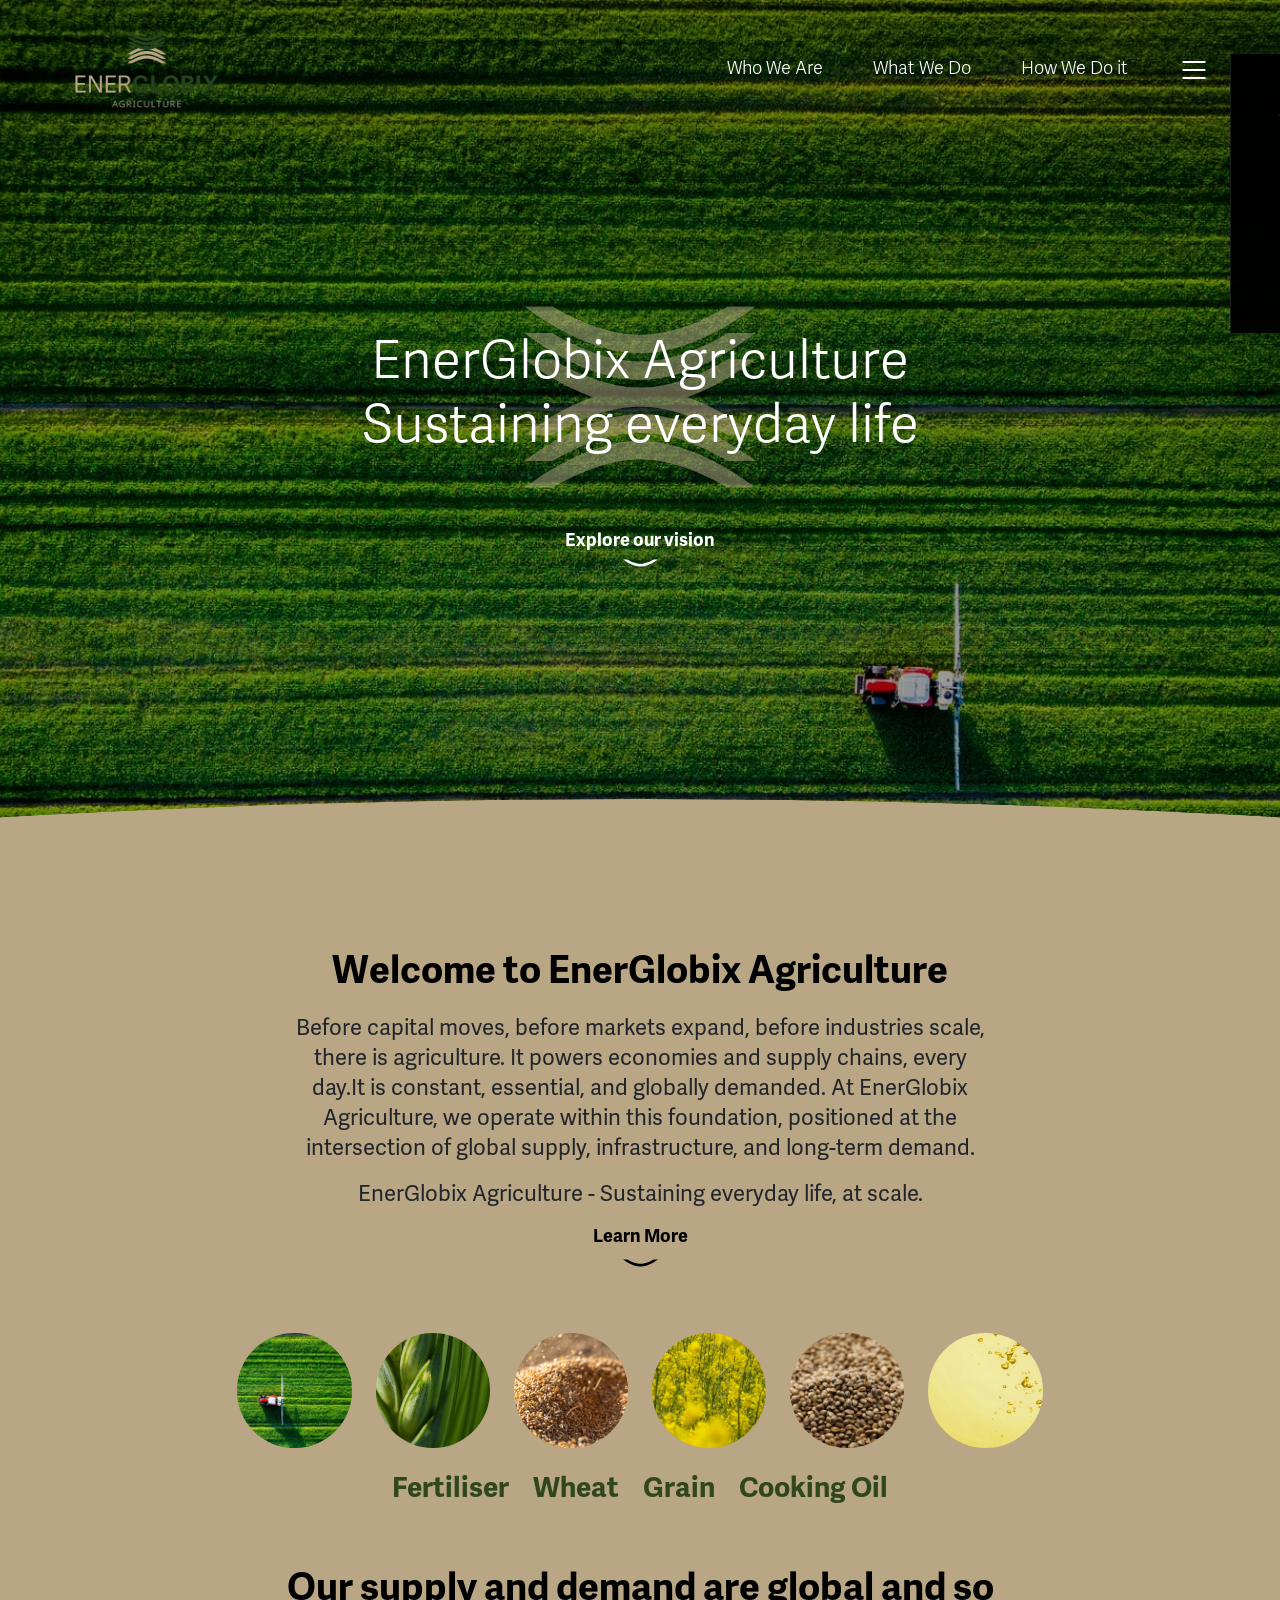
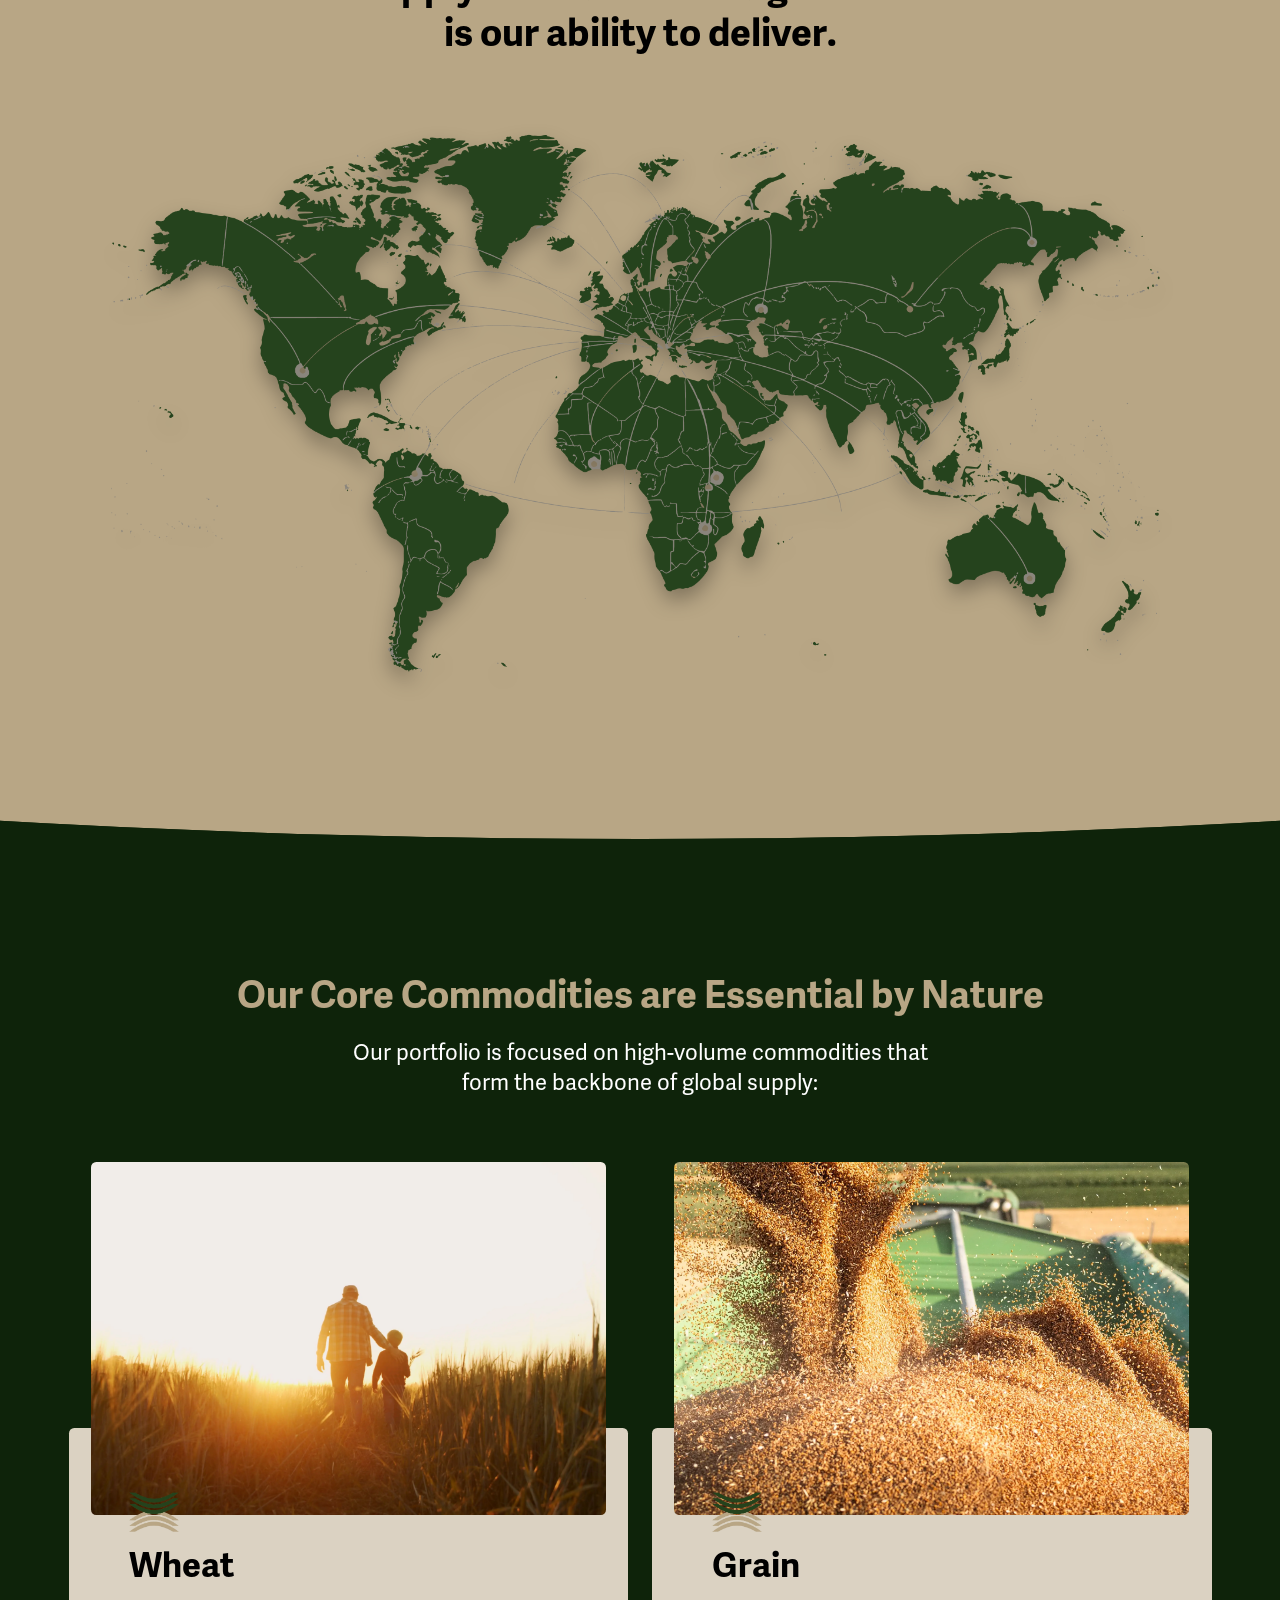
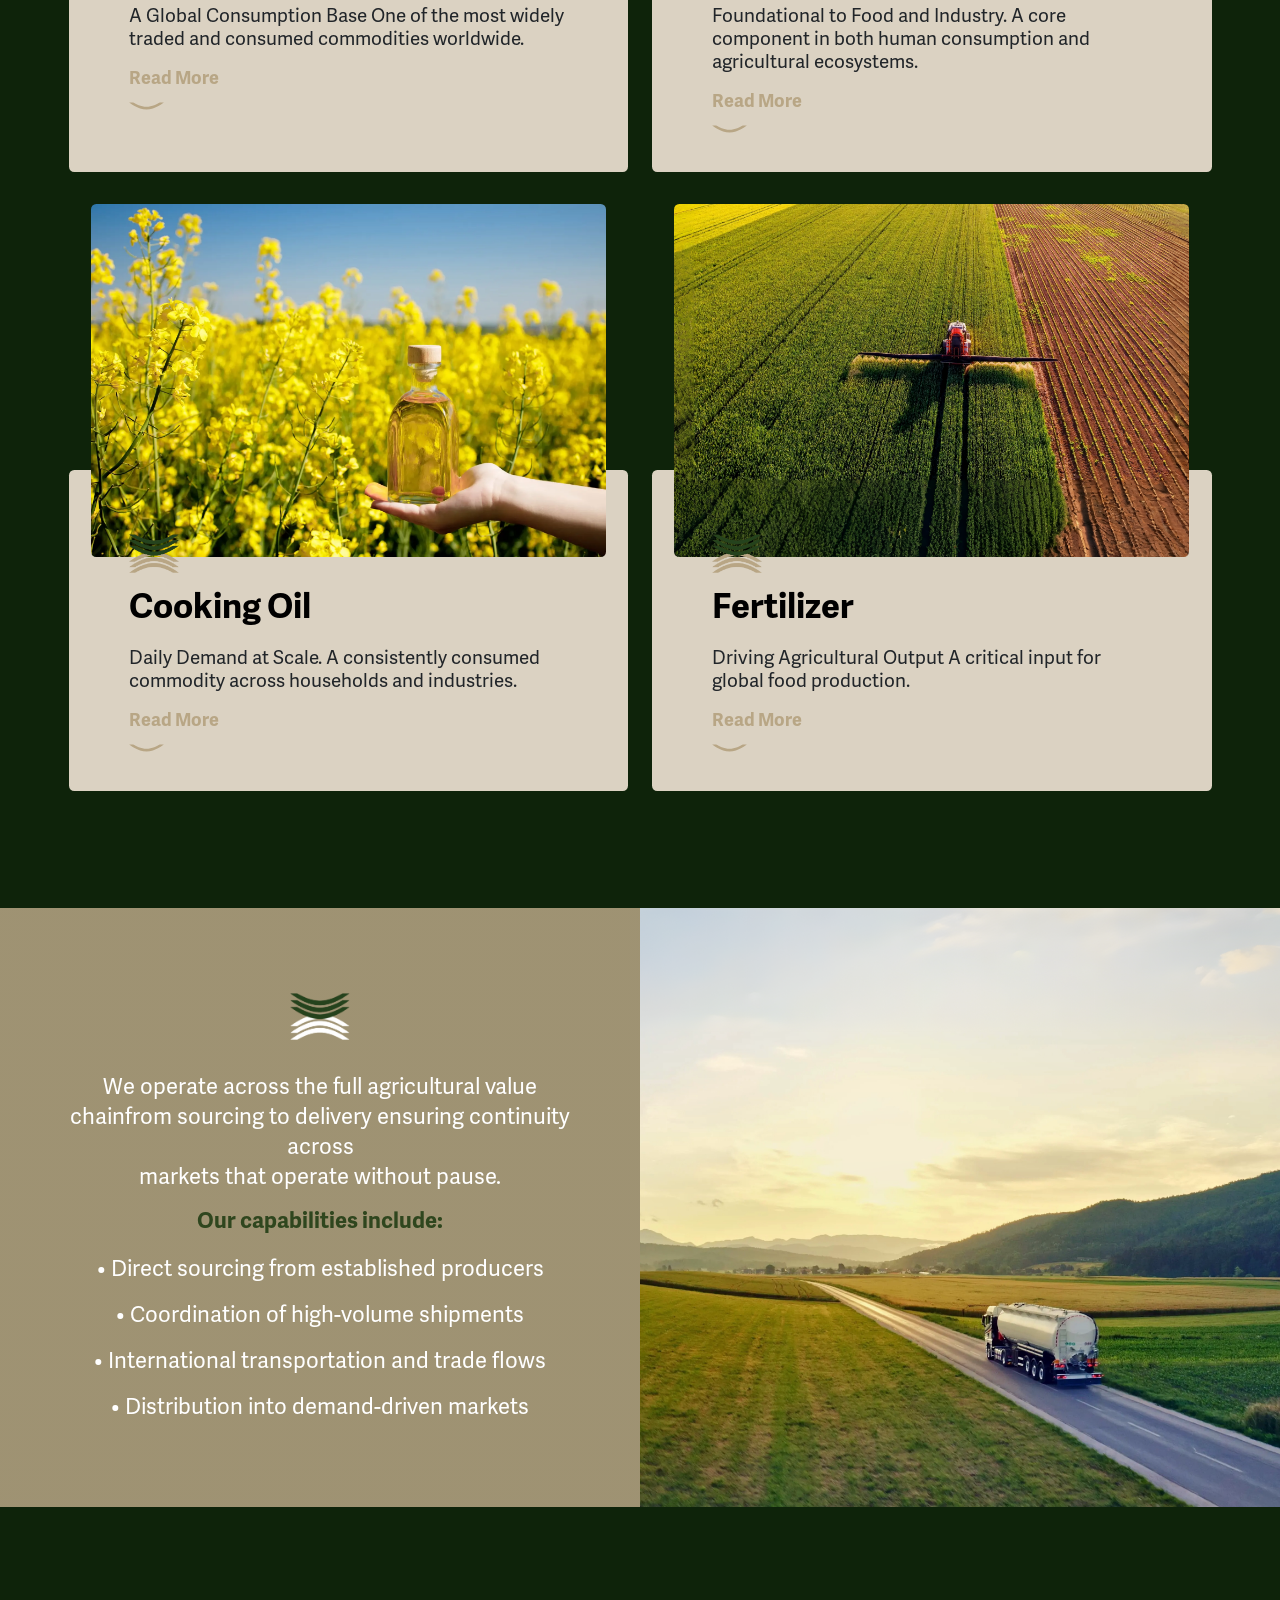
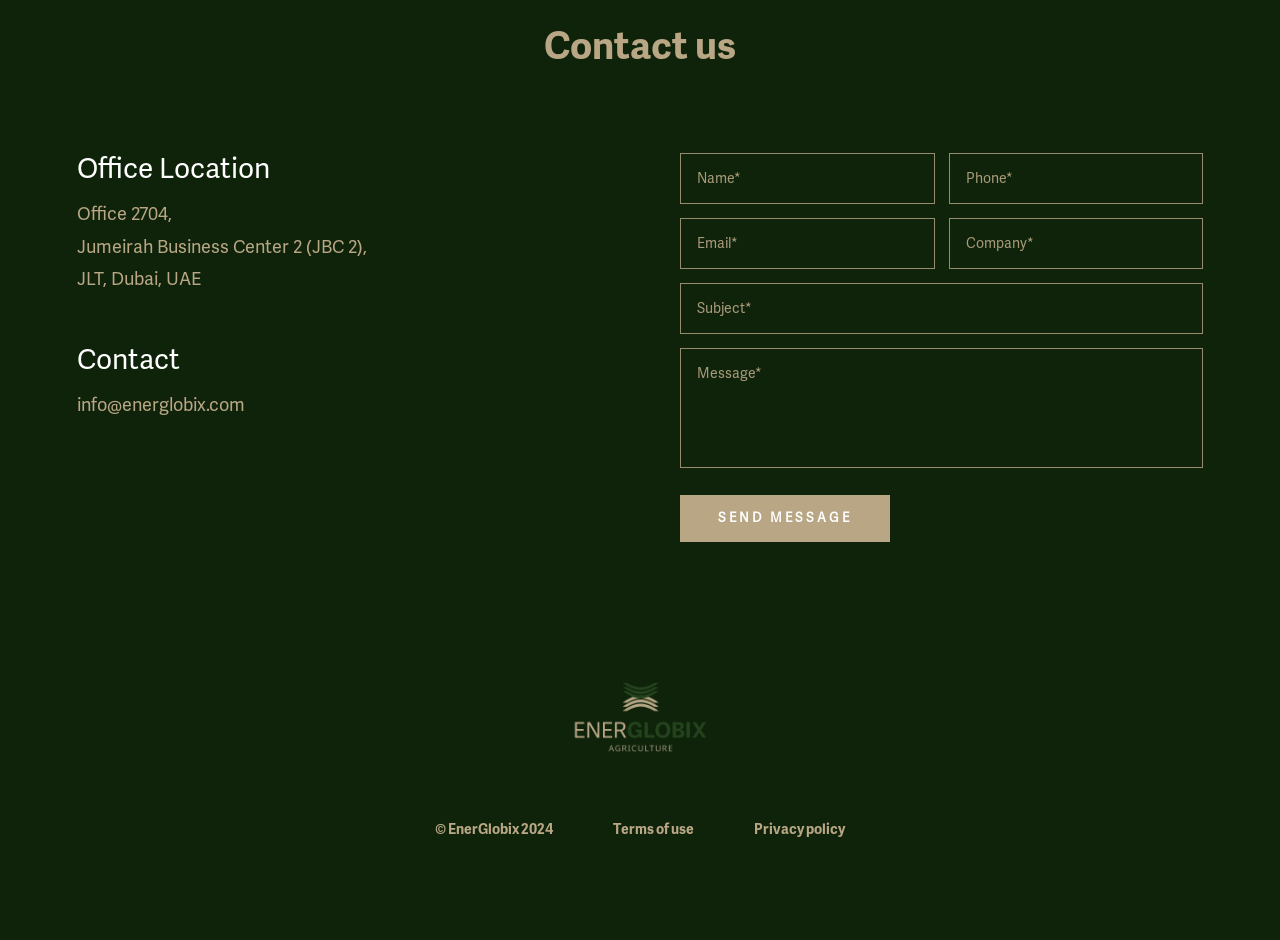
==== commit 25a9bb65: "adding all the changes" ====
--- a/index.html
+++ b/index.html
@@ -187,7 +187,7 @@
       </div>
 
       <!-- About Section -->
-      <div class="about-section" style="background-position: top;">
+      <div class="about-section">
         <div id="about-us" class="oval-container">
           <div
             class="energlobix__title font-adelle-sans-bold text-center text-black"
--- a/style/local.css
+++ b/style/local.css
@@ -863,11 +863,19 @@
   overflow: hidden;
   margin-top: -335px;
   /* background: red; */
-  background-image: url("data:image/svg+xml;charset=utf-8,%3Csvg%20width%3D%221920%22%20height%3D%221874%22%20viewBox%3D%220%200%201920%201874%22%20fill%3D%22none%22%20xmlns%3D%22http%3A//www.w3.org/2000/svg%22%3E%20%3Cg%20clip-path%3D%22url%28%23clip0_1320_17%29%22%3E%20%3Cellipse%20cx%3D%22960%22%20cy%3D%22937%22%20rx%3D%221744%22%20ry%3D%22937%22%20fill%3D%22%23B8A685%22/%3E%20%3C/g%3E%20%3Cdefs%3E%20%3CclipPath%20id%3D%22clip0_1320_17%22%3E%20%3Crect%20width%3D%221920%22%20height%3D%221874%22%20fill%3D%22white%22/%3E%20%3C/clipPath%3E%20%3C/defs%3E%20%3C/svg%3E");
+  background-image: url("data:image/svg+xml;charset=utf-8,%3Csvg%20width%3D%223840%22%20height%3D%221874%22%20viewBox%3D%220%200%203840%201874%22%20fill%3D%22none%22%20xmlns%3D%22http%3A//www.w3.org/2000/svg%22%20xmlns%3Axlink%3D%22http%3A//www.w3.org/1999/xlink%22%3E%20%3Cg%20clip-path%3D%22url%28%23clip0_1320_17%29%22%3E%20%3Cellipse%20cx%3D%221920%22%20cy%3D%22937%22%20rx%3D%223488%22%20ry%3D%22937%22%20fill%3D%22%23B8A685%22/%3E%20%3C/g%3E%20%3Cdefs%3E%20%3CclipPath%20id%3D%22clip0_1320_17%22%3E%20%3Crect%20width%3D%223840%22%20height%3D%221874%22%20fill%3D%22white%22/%3E%20%3C/clipPath%3E%20%3C/defs%3E%20%3C/svg%3E");
   background-size: cover;
-  background-position: top center;
+  background-position: center;
   z-index: 2;
   background-repeat: no-repeat;
+  -webkit-mask-image: url("data:image/svg+xml;charset=utf-8,%3Csvg%20width%3D%223840%22%20height%3D%221874%22%20viewBox%3D%220%200%203840%201874%22%20fill%3D%22none%22%20xmlns%3D%22http%3A//www.w3.org/2000/svg%22%3E%20%3Cellipse%20cx%3D%221920%22%20cy%3D%22937%22%20rx%3D%223488%22%20ry%3D%22937%22%20fill%3D%22black%22/%3E%20%3C/svg%3E");
+  mask-image: url("data:image/svg+xml;charset=utf-8,%3Csvg%20width%3D%223840%22%20height%3D%221874%22%20viewBox%3D%220%200%203840%201874%22%20fill%3D%22none%22%20xmlns%3D%22http%3A//www.w3.org/2000/svg%22%3E%20%3Cellipse%20cx%3D%221920%22%20cy%3D%22937%22%20rx%3D%223488%22%20ry%3D%22937%22%20fill%3D%22black%22/%3E%20%3C/svg%3E");
+  -webkit-mask-size: cover;
+  mask-size: cover;
+  -webkit-mask-position: 50% 50%;
+  mask-position: 50% 50%;
+  -webkit-mask-repeat: no-repeat;
+  mask-repeat: no-repeat;
 }
 
 .index-bg {
@@ -909,21 +917,37 @@
 .what-we-do-about-section {
   position: relative;
   margin-top: -335px;
-  background-image: url("../assets/Links/compressed-img/bg-images/map-what.svg"), url("data:image/svg+xml;charset=utf-8,%3Csvg%20width%3D%221920%22%20height%3D%221874%22%20viewBox%3D%220%200%201920%201874%22%20fill%3D%22none%22%20xmlns%3D%22http%3A//www.w3.org/2000/svg%22%20xmlns%3Axlink%3D%22http%3A//www.w3.org/1999/xlink%22%3E%20%3Cg%20clip-path%3D%22url%28%23clip0_1331_14%29%22%3E%20%3Cellipse%20cx%3D%22960%22%20cy%3D%22937%22%20rx%3D%221744%22%20ry%3D%22937%22%20fill%3D%22%232F461E%22/%3E%20%3C/g%3E%20%3Cdefs%3E%20%3CclipPath%20id%3D%22clip0_1331_14%22%3E%20%3Crect%20width%3D%221920%22%20height%3D%221874%22%20fill%3D%22white%22/%3E%20%3C/clipPath%3E%20%3C/defs%3E%20%3C/svg%3E");
+  background-image: url("../assets/Links/compressed-img/bg-images/map-what.svg"), url("data:image/svg+xml;charset=utf-8,%3Csvg%20width%3D%223840%22%20height%3D%221874%22%20viewBox%3D%220%200%203840%201874%22%20fill%3D%22none%22%20xmlns%3D%22http%3A//www.w3.org/2000/svg%22%20xmlns%3Axlink%3D%22http%3A//www.w3.org/1999/xlink%22%3E%20%3Cg%20clip-path%3D%22url%28%23clip0_1331_14%29%22%3E%20%3Cellipse%20cx%3D%221920%22%20cy%3D%22937%22%20rx%3D%223488%22%20ry%3D%22937%22%20fill%3D%22%232F461E%22/%3E%20%3C/g%3E%20%3Cdefs%3E%20%3CclipPath%20id%3D%22clip0_1331_14%22%3E%20%3Crect%20width%3D%223840%22%20height%3D%221874%22%20fill%3D%22white%22/%3E%20%3C/clipPath%3E%20%3C/defs%3E%20%3C/svg%3E");
   background-size: cover, cover;
   background-position: 50% 50%, 50% 50%;
   background-repeat: no-repeat, no-repeat;
   z-index: 2;
+  -webkit-mask-image: url("data:image/svg+xml;charset=utf-8,%3Csvg%20width%3D%223840%22%20height%3D%221874%22%20viewBox%3D%220%200%203840%201874%22%20fill%3D%22none%22%20xmlns%3D%22http%3A//www.w3.org/2000/svg%22%3E%20%3Cellipse%20cx%3D%221920%22%20cy%3D%22937%22%20rx%3D%223488%22%20ry%3D%22937%22%20fill%3D%22black%22/%3E%20%3C/svg%3E");
+  mask-image: url("data:image/svg+xml;charset=utf-8,%3Csvg%20width%3D%223840%22%20height%3D%221874%22%20viewBox%3D%220%200%203840%201874%22%20fill%3D%22none%22%20xmlns%3D%22http%3A//www.w3.org/2000/svg%22%3E%20%3Cellipse%20cx%3D%221920%22%20cy%3D%22937%22%20rx%3D%223488%22%20ry%3D%22937%22%20fill%3D%22black%22/%3E%20%3C/svg%3E");
+  -webkit-mask-size: cover;
+  mask-size: cover;
+  -webkit-mask-position: 50% 50%;
+  mask-position: 50% 50%;
+  -webkit-mask-repeat: no-repeat;
+  mask-repeat: no-repeat;
 }
 
 .how-we-do-it-about-section {
   position: relative;
   margin-top: -335px;
-  background-image: url("../assets/Links/compressed-img/bg-images/map-how.svg"), url("data:image/svg+xml;charset=utf-8,%3Csvg%20width%3D%221920%22%20height%3D%221874%22%20viewBox%3D%220%200%201920%201874%22%20fill%3D%22none%22%20xmlns%3D%22http%3A//www.w3.org/2000/svg%22%3E%20%3Cellipse%20cx%3D%22960%22%20cy%3D%22937%22%20rx%3D%221744%22%20ry%3D%22937%22%20fill%3D%22%23DBC49D%22/%3E%20%3C/svg%3E");
+  background-image: url("../assets/Links/compressed-img/bg-images/map-how.svg"), url("data:image/svg+xml;charset=utf-8,%3Csvg%20width%3D%223840%22%20height%3D%221874%22%20viewBox%3D%220%200%203840%201874%22%20fill%3D%22none%22%20xmlns%3D%22http%3A//www.w3.org/2000/svg%22%3E%20%3Cellipse%20cx%3D%221920%22%20cy%3D%22937%22%20rx%3D%223488%22%20ry%3D%22937%22%20fill%3D%22%23DBC49D%22/%3E%20%3C/svg%3E");
   background-size: cover, cover;
   background-position: 50% 50%, 50% 50%;
   background-repeat: no-repeat, no-repeat;
   z-index: 2;
+  -webkit-mask-image: url("data:image/svg+xml;charset=utf-8,%3Csvg%20width%3D%223840%22%20height%3D%221874%22%20viewBox%3D%220%200%203840%201874%22%20fill%3D%22none%22%20xmlns%3D%22http%3A//www.w3.org/2000/svg%22%3E%20%3Cellipse%20cx%3D%221920%22%20cy%3D%22937%22%20rx%3D%223488%22%20ry%3D%22937%22%20fill%3D%22black%22/%3E%20%3C/svg%3E");
+  mask-image: url("data:image/svg+xml;charset=utf-8,%3Csvg%20width%3D%223840%22%20height%3D%221874%22%20viewBox%3D%220%200%203840%201874%22%20fill%3D%22none%22%20xmlns%3D%22http%3A//www.w3.org/2000/svg%22%3E%20%3Cellipse%20cx%3D%221920%22%20cy%3D%22937%22%20rx%3D%223488%22%20ry%3D%22937%22%20fill%3D%22black%22/%3E%20%3C/svg%3E");
+  -webkit-mask-size: cover;
+  mask-size: cover;
+  -webkit-mask-position: 50% 50%;
+  mask-position: 50% 50%;
+  -webkit-mask-repeat: no-repeat;
+  mask-repeat: no-repeat;
 }
 
 .insights-about-section {
@@ -2062,7 +2086,7 @@
 }
 
 .approach-accordion-text {
-  color: #9ca3af; /* text-gray-400 */
+  color: #fff;
   margin-top: 16px;
   margin-bottom: 0;
   margin-left: 40px;
@@ -2126,30 +2150,59 @@
 .empty-green-map-section {
   z-index: -1;
   margin-top: -280px;
-  padding-top: 300px;
+  padding-top: 420px; /* Generous top padding to prevent curve overlap and match green-section content spacing */
+  padding-bottom: 120px;
   background-color: var(--dark-green-color);
-  background-image: url("../assets/Links/compressed-img/worldmap-empty-light.png");
-  background-size: min(1300px, 115%);
-  background-position: center calc(50% + 140px);
-  background-repeat: no-repeat;
-  min-height: calc(100vh + 280px);
-  display: flex;
-  flex-direction: column;
-  justify-content: center;
-  align-items: center;
 }
 
 .empty-green-map-section .approach-accordion-card {
+  position: relative;
   background-color: rgba(255, 255, 255, 0.05);
   box-shadow: none;
   margin-top: 0;
 }
 
+.empty-green-map-section .approach-accordion-card::before {
+  content: "";
+  position: absolute;
+  top: 50%;
+  left: 50%;
+  transform: translate(-50%, -50%);
+  width: 100%;
+  height: 140%;
+  background-image: url("../assets/Links/compressed-img/worldmap-empty-light.png");
+  background-size: contain;
+  background-position: center;
+  background-repeat: no-repeat;
+  pointer-events: none;
+  z-index: 1;
+}
+
+.empty-green-map-section .approach-accordion-card > * {
+  position: relative;
+  z-index: 2;
+}
+
 .ship-agri-slide {
   background-size: cover !important;
   background-position: center bottom !important;
 }
 
+/* Tablet & Laptop Viewports (769px to 1140px) */
+@media (min-width: 769px) and (max-width: 1140px) {
+  .empty-green-map-section {
+    min-height: 100vh;
+    min-height: 100svh;
+    display: flex;
+    flex-direction: column;
+    justify-content: center;
+    align-items: center;
+    padding-top: 300px;
+    padding-bottom: 40px;
+  }
+}
+
+/* Mobile Viewports (<= 768px) */
 @media (max-width: 768px) {
   .empty-green-map-section {
     min-height: fit-content;
